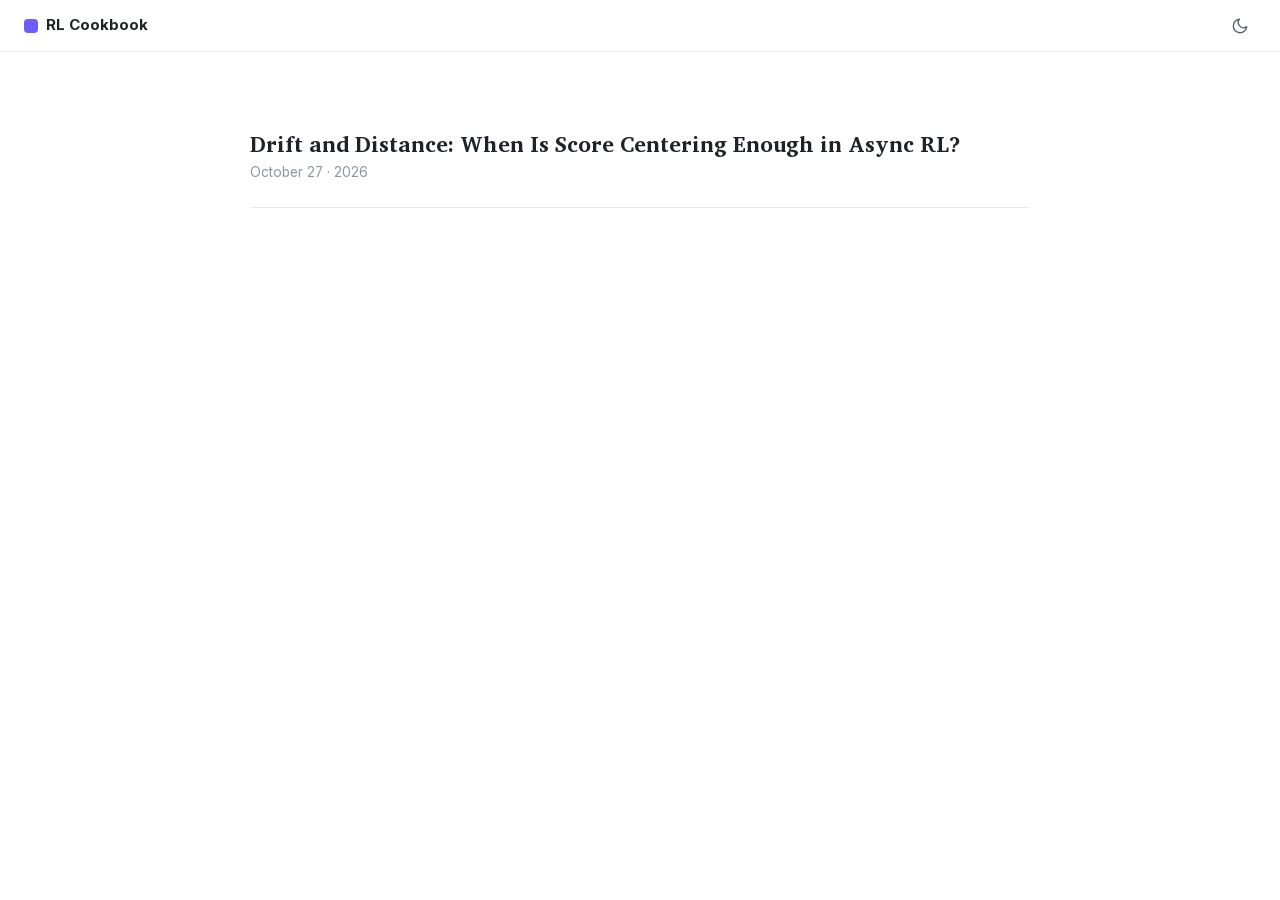
==== index.html @ 4eaaf707 "x" ====
<!doctype html><html lang="en"><head><meta charset="utf-8"><script>try{var t=localStorage.getItem("theme")||(matchMedia("(prefers-color-scheme: dark)").matches?"dark":"light");document.documentElement.dataset.theme=t}catch(e){}</script><meta name="viewport" content="width=device-width,initial-scale=1">
<title>RL Cookbook</title>
<link rel="stylesheet" href="assets/fonts.css">
<style>
:root{--ink:#1f2328;--ink2:#57606a;--ink3:#8c959f;--rule:#e6e8eb;--accent:#1f2328;
--serif:"Iowan Old Style","Iowan Old Style BT","Charis SIL",Charter,Georgia,serif;
--sans:Inter,-apple-system,BlinkMacSystemFont,"Segoe UI",Roboto,"Helvetica Neue",Arial,sans-serif;
--mono:SFMono-Regular,"SF Mono",ui-monospace,Menlo,Consolas,monospace}
html[lang=zh]{--serif:"Iowan Old Style","Charis SIL",Charter,"Noto Serif SC","Songti SC",serif;
--sans:Inter,"PingFang SC","Noto Sans SC","Hiragino Sans GB","Microsoft YaHei",sans-serif}
*{box-sizing:border-box}
html{scroll-padding-top:72px}
body{margin:0;background:#fff;color:var(--ink);font-family:var(--sans);font-size:16.5px;line-height:1.75;
-webkit-font-smoothing:antialiased}
.body{font-family:var(--serif);font-size:17.5px;line-height:1.65;font-kerning:normal}
html[lang=zh] body{line-height:1.85}
.top{position:sticky;top:0;z-index:5;background:#fff;border-bottom:1px solid var(--rule);display:flex;align-items:center;
justify-content:space-between;height:52px;padding:0 24px}
.top .mark{font-weight:650;font-size:15px;color:var(--ink);text-decoration:none;display:flex;align-items:center;gap:8px}
.top .mark i{width:14px;height:14px;border-radius:4px;background:#6d5efc;display:inline-block}
.top nav a{margin-left:22px;font-size:14px;color:var(--ink2);text-decoration:none}
.top nav a:hover{color:var(--ink)}
.top nav a.on{color:var(--ink);font-weight:600}
.page{max-width:828px;margin:0 auto;padding:0 24px 140px}
.toc{position:fixed;left:18px;top:50%;transform:translateY(-50%);z-index:20;max-height:80vh;overflow:hidden auto;padding:12px 14px;border-radius:10px;font-size:14px;line-height:1.45;transition:background .2s,box-shadow .2s}
.toc .lbl{font-size:12px;font-weight:600;letter-spacing:.06em;text-transform:uppercase;color:var(--ink3);margin:0;max-height:0;opacity:0;overflow:hidden;transition:opacity .2s,max-height .2s,margin .2s}
.toc a{display:flex;align-items:baseline;gap:10px;color:#3d444d;text-decoration:none;padding:4px 0}
.toc a::before{content:"";flex:none;align-self:center;width:14px;height:2px;border-radius:1px;background:#d3d7dc;transition:width .2s,background .2s}
.toc a.on::before{width:22px;background:var(--ink)}
.toc a span{display:block;max-width:0;opacity:0;overflow:hidden;white-space:nowrap;transition:opacity .2s,max-width .25s}
.toc:hover{background:rgba(255,255,255,.97);box-shadow:0 6px 28px rgba(15,20,25,.10)}
.toc:hover .lbl{max-height:2em;opacity:1;margin:0 0 8px}
.toc:hover a span{max-width:clamp(170px,calc(50vw - 500px),250px);opacity:1;white-space:normal}
.toc a:hover{color:var(--ink)}
.toc a.on span{color:var(--ink);font-weight:600}
.body{min-width:0}
.head{padding:56px 0 8px;margin-bottom:36px;border-bottom:1px solid var(--rule)}
.head h1{font-size:34px;line-height:1.28;font-weight:600;margin:0 0 12px;text-wrap:balance}
.head .sub{font-size:19.5px;line-height:1.5;color:var(--ink2);font-style:italic;margin:0 0 18px}
html[lang=zh] .head .sub{font-style:normal}
html[lang=zh] .head h1{word-break:keep-all}
.head .meta{font-family:var(--sans);font-size:13.5px;color:var(--ink3);margin:0 0 6px}
.head .note{font-family:var(--sans);font-size:14px;line-height:1.6;color:var(--ink2);margin:0 0 22px}
.body p{margin:0 0 1.15em}
.body h2{font-size:26px;line-height:1.35;font-weight:600;margin:2.2em 0 .7em}
.body h3{font-size:20px;line-height:1.4;font-weight:600;font-style:normal;margin:2em 0 .5em}
.body b,.body strong{font-weight:600}
.body a{color:inherit;text-decoration:underline;text-decoration-color:rgba(31,35,40,.3);text-underline-offset:2px}
.body a:hover{text-decoration-color:rgba(31,35,40,.7)}
.body ul,.body ol{padding-left:1.3em;margin:0 0 1.15em}
.body li{margin:0 0 .35em}
.body code{font-family:var(--mono);font-size:.85em;background:#f3f4f6;border-radius:4px;padding:1px 4px}
.body hr{border:0;border-top:1px solid var(--rule);margin:44px 0}
.body figure{margin:40px 0 44px}
.body figure img{display:block;width:100%;height:auto}
.body figcaption{font-family:var(--sans);font-size:14px;line-height:1.55;color:var(--ink2);margin-top:12px}
.body figcaption b{color:var(--ink);font-weight:600}
.body figcaption .setup{display:block;margin-top:5px;font-size:13px;color:var(--ink3)}
.body .callout{border-left:3px solid var(--ink);padding:2px 0 2px 18px;margin:28px 0 32px}
.body .callout p{margin:0}
.body .callout ul{margin:8px 0 0;padding-left:1.2em}
.body .callout li{margin:0 0 .35em}
.body .callout li:last-child{margin-bottom:0}
.body a.figref{color:inherit;text-decoration:underline;text-decoration-color:#c7cdd4;text-underline-offset:2px}
.body figure,.body h2,.body h3{scroll-margin-top:24px}
.body a.secref{color:inherit;text-decoration:underline;text-decoration-color:#c7cdd4;text-underline-offset:2px}
.body .callout.finding{background:#fffbea;border-left:3px solid #f0c64a;border-radius:8px;padding:16px 22px}
.body table{border-collapse:collapse;width:100%;font-family:var(--sans);font-size:14px;line-height:1.5;margin:20px 0 32px}
.body th{font-size:12.5px;font-weight:600;color:var(--ink2);text-align:left;border-bottom:1px solid #d0d7de;padding:8px 10px 8px 0}
.body td{border-bottom:1px solid #eef0f2;padding:8px 10px 8px 0;vertical-align:top}
.body table.narrow{width:auto;min-width:50%}
.body table.narrow th,.body table.narrow td{padding-right:40px}
.body details{margin:22px 0 26px}
.body summary{cursor:pointer;font-family:var(--sans);font-size:15px;line-height:1.5;font-weight:600;color:var(--ink2);list-style:none}
.body summary:hover{color:var(--ink)}
.body summary::-webkit-details-marker{display:none}
.body summary::before{content:"+";display:inline-block;width:1.1em;color:var(--ink3);font-weight:400}
.body details[open] summary::before{content:"\2212"}
.body details[open] summary{margin-bottom:12px}
.body details[open]{background:#f6f8fa;border-radius:8px;padding:14px 18px 6px}
.body a.cite{text-decoration:none;border-bottom:1px dotted rgba(31,35,40,.45)}
.body a.cite:hover{border-bottom-color:rgba(31,35,40,.85)}
.body .refs{font-size:15px;line-height:1.55;color:var(--ink2)}
.body .refs p{margin:0 0 .7em;padding-left:1.6em;text-indent:-1.6em}
.body .refs p:target{background:#fff8c5;box-shadow:-6px 0 0 #fff8c5,6px 0 0 #fff8c5}
.body .refs a{white-space:nowrap}
.katex{font-size:1.04em}
@media (max-width:760px){.toc{display:none}.page{padding:0 18px 100px}.head h1{font-size:28px}.top nav a{margin-left:14px}}
:root{--hover:#f3f4f6}
.top .theme{display:flex;align-items:center;justify-content:center;width:32px;height:32px;margin-left:16px;padding:0;border:0;border-radius:8px;background:none;color:var(--ink2);cursor:pointer}
.top .theme:hover{color:var(--ink);background:var(--hover)}
.top .theme .sun,html[data-theme=dark] .top .theme .moon{display:none}
html[data-theme=dark] .top .theme .sun{display:block}
html[data-theme=dark]{color-scheme:dark;--ink:#e6edf3;--ink2:#9da7b3;--ink3:#7d8590;--rule:#30363d;--accent:#e6edf3;--hover:#21262d}
html[data-theme=dark] body,html[data-theme=dark] .top{background:#0d1117}
html[data-theme=dark] .toc a{color:#adb5bd}
html[data-theme=dark] .toc a::before{background:#3d444d}
html[data-theme=dark] .toc:hover{background:rgba(22,27,34,.97);box-shadow:0 6px 28px rgba(0,0,0,.5)}
html[data-theme=dark] .body a{text-decoration-color:rgba(230,237,243,.3)}
html[data-theme=dark] .body a:hover{text-decoration-color:rgba(230,237,243,.7)}
html[data-theme=dark] .body a.figref,html[data-theme=dark] .body a.secref{text-decoration-color:#4d5560}
html[data-theme=dark] .body a.cite{border-bottom-color:rgba(230,237,243,.45)}
html[data-theme=dark] .body a.cite:hover{border-bottom-color:rgba(230,237,243,.85)}
html[data-theme=dark] .body code{background:#21262d}
html[data-theme=dark] .body details[open]{background:#161b22}
html[data-theme=dark] .body th{border-bottom-color:#3d444d}
html[data-theme=dark] .body td{border-bottom-color:#262c34}
html[data-theme=dark] .body .callout.finding{background:#2a2414;border-left-color:#b8902a}
html[data-theme=dark] .body .refs p:target{background:#3a3412;box-shadow:-6px 0 0 #3a3412,6px 0 0 #3a3412}
html[data-theme=dark] .body figure img{filter:invert(.92) hue-rotate(180deg)}
.posts{list-style:none;margin:56px 0 0;padding:0}
.posts li{padding:22px 0;border-bottom:1px solid var(--rule)}
.posts a{font-family:var(--serif);font-size:22px;line-height:1.35;font-weight:600;color:var(--ink);text-decoration:none}
.posts a:hover{text-decoration:underline;text-underline-offset:3px}
.posts .sub{font-family:var(--serif);font-size:16.5px;line-height:1.5;color:var(--ink2);font-style:italic;margin:6px 0 8px}
.posts .meta{font-size:13.5px;color:var(--ink3);margin:0}
</style></head><body>
<header class="top"><a class="mark" href="./"><i></i>RL Cookbook</a><nav><button class="theme" type="button" aria-label="Toggle dark mode" title="Toggle dark mode" onclick="var d=document.documentElement,t=d.dataset.theme==='dark'?'light':'dark';d.dataset.theme=t;try{localStorage.setItem('theme',t)}catch(e){}"><svg class="moon" viewBox="0 0 24 24" width="18" height="18" fill="none" stroke="currentColor" stroke-width="1.8" stroke-linecap="round" stroke-linejoin="round"><path d="M21 12.8A9 9 0 1 1 11.2 3a7 7 0 0 0 9.8 9.8z"/></svg><svg class="sun" viewBox="0 0 24 24" width="18" height="18" fill="none" stroke="currentColor" stroke-width="1.8" stroke-linecap="round"><circle cx="12" cy="12" r="4"/><path d="M12 2v2M12 20v2M4.9 4.9l1.4 1.4M17.7 17.7l1.4 1.4M2 12h2M20 12h2M4.9 19.1l1.4-1.4M17.7 6.3l1.4-1.4"/></svg></button></nav></header>
<div class="page"><ul class="posts"><li><a href="sc-drift-and-distance/">Drift and Distance: When Is Score Centering Enough in Async RL?</a><p class="meta">October 27 · 2026</p></li></ul></div>
</body></html>
---- assets/fonts.css ----
/* cyrillic-ext */
@font-face {
  font-family: 'Charis SIL';
  font-style: italic;
  font-weight: 400;
  font-display: swap;
  src: url(fonts/charissil_v2_oPWI_kV3l-s-Q8govXvKnPjcbB5ybH6eznPV.woff2) format('woff2');
  unicode-range: U+0460-052F, U+1C80-1C8A, U+20B4, U+2DE0-2DFF, U+A640-A69F, U+FE2E-FE2F;
}
/* cyrillic */
@font-face {
  font-family: 'Charis SIL';
  font-style: italic;
  font-weight: 400;
  font-display: swap;
  src: url(fonts/charissil_v2_oPWI_kV3l-s-Q8govXvKnPjcZR5ybH6eznPV.woff2) format('woff2');
  unicode-range: U+0301, U+0400-045F, U+0490-0491, U+04B0-04B1, U+2116;
}
/* vietnamese */
@font-face {
  font-family: 'Charis SIL';
  font-style: italic;
  font-weight: 400;
  font-display: swap;
  src: url(fonts/charissil_v2_oPWI_kV3l-s-Q8govXvKnPjcbh5ybH6eznPV.woff2) format('woff2');
  unicode-range: U+0102-0103, U+0110-0111, U+0128-0129, U+0168-0169, U+01A0-01A1, U+01AF-01B0, U+0300-0301, U+0303-0304, U+0308-0309, U+0323, U+0329, U+1EA0-1EF9, U+20AB;
}
/* latin-ext */
@font-face {
  font-family: 'Charis SIL';
  font-style: italic;
  font-weight: 400;
  font-display: swap;
  src: url(fonts/charissil_v2_oPWI_kV3l-s-Q8govXvKnPjcbx5ybH6eznPV.woff2) format('woff2');
  unicode-range: U+0100-02BA, U+02BD-02C5, U+02C7-02CC, U+02CE-02D7, U+02DD-02FF, U+0304, U+0308, U+0329, U+1D00-1DBF, U+1E00-1E9F, U+1EF2-1EFF, U+2020, U+20A0-20AB, U+20AD-20C4, U+2113, U+2C60-2C7F, U+A720-A7FF;
}
/* latin */
@font-face {
  font-family: 'Charis SIL';
  font-style: italic;
  font-weight: 400;
  font-display: swap;
  src: url(fonts/charissil_v2_oPWI_kV3l-s-Q8govXvKnPjcYR5ybH6ezg.woff2) format('woff2');
  unicode-range: U+0000-00FF, U+0131, U+0152-0153, U+02BB-02BC, U+02C6, U+02DA, U+02DC, U+0304, U+0308, U+0329, U+2000-206F, U+20AC, U+2122, U+2191, U+2193, U+2212, U+2215, U+FEFF, U+FFFD;
}
/* cyrillic-ext */
@font-face {
  font-family: 'Charis SIL';
  font-style: normal;
  font-weight: 400;
  font-display: swap;
  src: url(fonts/charissil_v2_oPWK_kV3l-s-Q8govXvKnPDsYxR1Tnyuzw.woff2) format('woff2');
  unicode-range: U+0460-052F, U+1C80-1C8A, U+20B4, U+2DE0-2DFF, U+A640-A69F, U+FE2E-FE2F;
}
/* cyrillic */
@font-face {
  font-family: 'Charis SIL';
  font-style: normal;
  font-weight: 400;
  font-display: swap;
  src: url(fonts/charissil_v2_oPWK_kV3l-s-Q8govXvKnPnsYxR1Tnyuzw.woff2) format('woff2');
  unicode-range: U+0301, U+0400-045F, U+0490-0491, U+04B0-04B1, U+2116;
}
/* vietnamese */
@font-face {
  font-family: 'Charis SIL';
  font-style: normal;
  font-weight: 400;
  font-display: swap;
  src: url(fonts/charissil_v2_oPWK_kV3l-s-Q8govXvKnPLsYxR1Tnyuzw.woff2) format('woff2');
  unicode-range: U+0102-0103, U+0110-0111, U+0128-0129, U+0168-0169, U+01A0-01A1, U+01AF-01B0, U+0300-0301, U+0303-0304, U+0308-0309, U+0323, U+0329, U+1EA0-1EF9, U+20AB;
}
/* latin-ext */
@font-face {
  font-family: 'Charis SIL';
  font-style: normal;
  font-weight: 400;
  font-display: swap;
  src: url(fonts/charissil_v2_oPWK_kV3l-s-Q8govXvKnPPsYxR1Tnyuzw.woff2) format('woff2');
  unicode-range: U+0100-02BA, U+02BD-02C5, U+02C7-02CC, U+02CE-02D7, U+02DD-02FF, U+0304, U+0308, U+0329, U+1D00-1DBF, U+1E00-1E9F, U+1EF2-1EFF, U+2020, U+20A0-20AB, U+20AD-20C4, U+2113, U+2C60-2C7F, U+A720-A7FF;
}
/* latin */
@font-face {
  font-family: 'Charis SIL';
  font-style: normal;
  font-weight: 400;
  font-display: swap;
  src: url(fonts/charissil_v2_oPWK_kV3l-s-Q8govXvKnP3sYxR1Tnw.woff2) format('woff2');
  unicode-range: U+0000-00FF, U+0131, U+0152-0153, U+02BB-02BC, U+02C6, U+02DA, U+02DC, U+0304, U+0308, U+0329, U+2000-206F, U+20AC, U+2122, U+2191, U+2193, U+2212, U+2215, U+FEFF, U+FFFD;
}
/* cyrillic-ext */
@font-face {
  font-family: 'Charis SIL';
  font-style: normal;
  font-weight: 700;
  font-display: swap;
  src: url(fonts/charissil_v2_oPWJ_kV3l-s-Q8govXvKlEbJdjRXQ1aUxkvsCQ.woff2) format('woff2');
  unicode-range: U+0460-052F, U+1C80-1C8A, U+20B4, U+2DE0-2DFF, U+A640-A69F, U+FE2E-FE2F;
}
/* cyrillic */
@font-face {
  font-family: 'Charis SIL';
  font-style: normal;
  font-weight: 700;
  font-display: swap;
  src: url(fonts/charissil_v2_oPWJ_kV3l-s-Q8govXvKlEbJdj1XQ1aUxkvsCQ.woff2) format('woff2');
  unicode-range: U+0301, U+0400-045F, U+0490-0491, U+04B0-04B1, U+2116;
}
/* vietnamese */
@font-face {
  font-family: 'Charis SIL';
  font-style: normal;
  font-weight: 700;
  font-display: swap;
  src: url(fonts/charissil_v2_oPWJ_kV3l-s-Q8govXvKlEbJdjZXQ1aUxkvsCQ.woff2) format('woff2');
  unicode-range: U+0102-0103, U+0110-0111, U+0128-0129, U+0168-0169, U+01A0-01A1, U+01AF-01B0, U+0300-0301, U+0303-0304, U+0308-0309, U+0323, U+0329, U+1EA0-1EF9, U+20AB;
}
/* latin-ext */
@font-face {
  font-family: 'Charis SIL';
  font-style: normal;
  font-weight: 700;
  font-display: swap;
  src: url(fonts/charissil_v2_oPWJ_kV3l-s-Q8govXvKlEbJdjdXQ1aUxkvsCQ.woff2) format('woff2');
  unicode-range: U+0100-02BA, U+02BD-02C5, U+02C7-02CC, U+02CE-02D7, U+02DD-02FF, U+0304, U+0308, U+0329, U+1D00-1DBF, U+1E00-1E9F, U+1EF2-1EFF, U+2020, U+20A0-20AB, U+20AD-20C4, U+2113, U+2C60-2C7F, U+A720-A7FF;
}
/* latin */
@font-face {
  font-family: 'Charis SIL';
  font-style: normal;
  font-weight: 700;
  font-display: swap;
  src: url(fonts/charissil_v2_oPWJ_kV3l-s-Q8govXvKlEbJdjlXQ1aUxks.woff2) format('woff2');
  unicode-range: U+0000-00FF, U+0131, U+0152-0153, U+02BB-02BC, U+02C6, U+02DA, U+02DC, U+0304, U+0308, U+0329, U+2000-206F, U+20AC, U+2122, U+2191, U+2193, U+2212, U+2215, U+FEFF, U+FFFD;
}
/* cyrillic-ext */
@font-face {
  font-family: 'Inter';
  font-style: normal;
  font-weight: 400;
  font-display: swap;
  src: url(fonts/inter_v20_UcC73FwrK3iLTeHuS_nVMrMxCp50SjIa2JL7W0Q5n-wU.woff2) format('woff2');
  unicode-range: U+0460-052F, U+1C80-1C8A, U+20B4, U+2DE0-2DFF, U+A640-A69F, U+FE2E-FE2F;
}
/* cyrillic */
@font-face {
  font-family: 'Inter';
  font-style: normal;
  font-weight: 400;
  font-display: swap;
  src: url(fonts/inter_v20_UcC73FwrK3iLTeHuS_nVMrMxCp50SjIa0ZL7W0Q5n-wU.woff2) format('woff2');
  unicode-range: U+0301, U+0400-045F, U+0490-0491, U+04B0-04B1, U+2116;
}
/* greek-ext */
@font-face {
  font-family: 'Inter';
  font-style: normal;
  font-weight: 400;
  font-display: swap;
  src: url(fonts/inter_v20_UcC73FwrK3iLTeHuS_nVMrMxCp50SjIa2ZL7W0Q5n-wU.woff2) format('woff2');
  unicode-range: U+1F00-1FFF;
}
/* greek */
@font-face {
  font-family: 'Inter';
  font-style: normal;
  font-weight: 400;
  font-display: swap;
  src: url(fonts/inter_v20_UcC73FwrK3iLTeHuS_nVMrMxCp50SjIa1pL7W0Q5n-wU.woff2) format('woff2');
  unicode-range: U+0370-0377, U+037A-037F, U+0384-038A, U+038C, U+038E-03A1, U+03A3-03FF;
}
/* vietnamese */
@font-face {
  font-family: 'Inter';
  font-style: normal;
  font-weight: 400;
  font-display: swap;
  src: url(fonts/inter_v20_UcC73FwrK3iLTeHuS_nVMrMxCp50SjIa2pL7W0Q5n-wU.woff2) format('woff2');
  unicode-range: U+0102-0103, U+0110-0111, U+0128-0129, U+0168-0169, U+01A0-01A1, U+01AF-01B0, U+0300-0301, U+0303-0304, U+0308-0309, U+0323, U+0329, U+1EA0-1EF9, U+20AB;
}
/* latin-ext */
@font-face {
  font-family: 'Inter';
  font-style: normal;
  font-weight: 400;
  font-display: swap;
  src: url(fonts/inter_v20_UcC73FwrK3iLTeHuS_nVMrMxCp50SjIa25L7W0Q5n-wU.woff2) format('woff2');
  unicode-range: U+0100-02BA, U+02BD-02C5, U+02C7-02CC, U+02CE-02D7, U+02DD-02FF, U+0304, U+0308, U+0329, U+1D00-1DBF, U+1E00-1E9F, U+1EF2-1EFF, U+2020, U+20A0-20AB, U+20AD-20C4, U+2113, U+2C60-2C7F, U+A720-A7FF;
}
/* latin */
@font-face {
  font-family: 'Inter';
  font-style: normal;
  font-weight: 400;
  font-display: swap;
  src: url(fonts/inter_v20_UcC73FwrK3iLTeHuS_nVMrMxCp50SjIa1ZL7W0Q5nw.woff2) format('woff2');
  unicode-range: U+0000-00FF, U+0131, U+0152-0153, U+02BB-02BC, U+02C6, U+02DA, U+02DC, U+0304, U+0308, U+0329, U+2000-206F, U+20AC, U+2122, U+2191, U+2193, U+2212, U+2215, U+FEFF, U+FFFD;
}
/* cyrillic-ext */
@font-face {
  font-family: 'Inter';
  font-style: normal;
  font-weight: 500;
  font-display: swap;
  src: url(fonts/inter_v20_UcC73FwrK3iLTeHuS_nVMrMxCp50SjIa2JL7W0Q5n-wU.woff2) format('woff2');
  unicode-range: U+0460-052F, U+1C80-1C8A, U+20B4, U+2DE0-2DFF, U+A640-A69F, U+FE2E-FE2F;
}
/* cyrillic */
@font-face {
  font-family: 'Inter';
  font-style: normal;
  font-weight: 500;
  font-display: swap;
  src: url(fonts/inter_v20_UcC73FwrK3iLTeHuS_nVMrMxCp50SjIa0ZL7W0Q5n-wU.woff2) format('woff2');
  unicode-range: U+0301, U+0400-045F, U+0490-0491, U+04B0-04B1, U+2116;
}
/* greek-ext */
@font-face {
  font-family: 'Inter';
  font-style: normal;
  font-weight: 500;
  font-display: swap;
  src: url(fonts/inter_v20_UcC73FwrK3iLTeHuS_nVMrMxCp50SjIa2ZL7W0Q5n-wU.woff2) format('woff2');
  unicode-range: U+1F00-1FFF;
}
/* greek */
@font-face {
  font-family: 'Inter';
  font-style: normal;
  font-weight: 500;
  font-display: swap;
  src: url(fonts/inter_v20_UcC73FwrK3iLTeHuS_nVMrMxCp50SjIa1pL7W0Q5n-wU.woff2) format('woff2');
  unicode-range: U+0370-0377, U+037A-037F, U+0384-038A, U+038C, U+038E-03A1, U+03A3-03FF;
}
/* vietnamese */
@font-face {
  font-family: 'Inter';
  font-style: normal;
  font-weight: 500;
  font-display: swap;
  src: url(fonts/inter_v20_UcC73FwrK3iLTeHuS_nVMrMxCp50SjIa2pL7W0Q5n-wU.woff2) format('woff2');
  unicode-range: U+0102-0103, U+0110-0111, U+0128-0129, U+0168-0169, U+01A0-01A1, U+01AF-01B0, U+0300-0301, U+0303-0304, U+0308-0309, U+0323, U+0329, U+1EA0-1EF9, U+20AB;
}
/* latin-ext */
@font-face {
  font-family: 'Inter';
  font-style: normal;
  font-weight: 500;
  font-display: swap;
  src: url(fonts/inter_v20_UcC73FwrK3iLTeHuS_nVMrMxCp50SjIa25L7W0Q5n-wU.woff2) format('woff2');
  unicode-range: U+0100-02BA, U+02BD-02C5, U+02C7-02CC, U+02CE-02D7, U+02DD-02FF, U+0304, U+0308, U+0329, U+1D00-1DBF, U+1E00-1E9F, U+1EF2-1EFF, U+2020, U+20A0-20AB, U+20AD-20C4, U+2113, U+2C60-2C7F, U+A720-A7FF;
}
/* latin */
@font-face {
  font-family: 'Inter';
  font-style: normal;
  font-weight: 500;
  font-display: swap;
  src: url(fonts/inter_v20_UcC73FwrK3iLTeHuS_nVMrMxCp50SjIa1ZL7W0Q5nw.woff2) format('woff2');
  unicode-range: U+0000-00FF, U+0131, U+0152-0153, U+02BB-02BC, U+02C6, U+02DA, U+02DC, U+0304, U+0308, U+0329, U+2000-206F, U+20AC, U+2122, U+2191, U+2193, U+2212, U+2215, U+FEFF, U+FFFD;
}
/* cyrillic-ext */
@font-face {
  font-family: 'Inter';
  font-style: normal;
  font-weight: 600;
  font-display: swap;
  src: url(fonts/inter_v20_UcC73FwrK3iLTeHuS_nVMrMxCp50SjIa2JL7W0Q5n-wU.woff2) format('woff2');
  unicode-range: U+0460-052F, U+1C80-1C8A, U+20B4, U+2DE0-2DFF, U+A640-A69F, U+FE2E-FE2F;
}
/* cyrillic */
@font-face {
  font-family: 'Inter';
  font-style: normal;
  font-weight: 600;
  font-display: swap;
  src: url(fonts/inter_v20_UcC73FwrK3iLTeHuS_nVMrMxCp50SjIa0ZL7W0Q5n-wU.woff2) format('woff2');
  unicode-range: U+0301, U+0400-045F, U+0490-0491, U+04B0-04B1, U+2116;
}
/* greek-ext */
@font-face {
  font-family: 'Inter';
  font-style: normal;
  font-weight: 600;
  font-display: swap;
  src: url(fonts/inter_v20_UcC73FwrK3iLTeHuS_nVMrMxCp50SjIa2ZL7W0Q5n-wU.woff2) format('woff2');
  unicode-range: U+1F00-1FFF;
}
/* greek */
@font-face {
  font-family: 'Inter';
  font-style: normal;
  font-weight: 600;
  font-display: swap;
  src: url(fonts/inter_v20_UcC73FwrK3iLTeHuS_nVMrMxCp50SjIa1pL7W0Q5n-wU.woff2) format('woff2');
  unicode-range: U+0370-0377, U+037A-037F, U+0384-038A, U+038C, U+038E-03A1, U+03A3-03FF;
}
/* vietnamese */
@font-face {
  font-family: 'Inter';
  font-style: normal;
  font-weight: 600;
  font-display: swap;
  src: url(fonts/inter_v20_UcC73FwrK3iLTeHuS_nVMrMxCp50SjIa2pL7W0Q5n-wU.woff2) format('woff2');
  unicode-range: U+0102-0103, U+0110-0111, U+0128-0129, U+0168-0169, U+01A0-01A1, U+01AF-01B0, U+0300-0301, U+0303-0304, U+0308-0309, U+0323, U+0329, U+1EA0-1EF9, U+20AB;
}
/* latin-ext */
@font-face {
  font-family: 'Inter';
  font-style: normal;
  font-weight: 600;
  font-display: swap;
  src: url(fonts/inter_v20_UcC73FwrK3iLTeHuS_nVMrMxCp50SjIa25L7W0Q5n-wU.woff2) format('woff2');
  unicode-range: U+0100-02BA, U+02BD-02C5, U+02C7-02CC, U+02CE-02D7, U+02DD-02FF, U+0304, U+0308, U+0329, U+1D00-1DBF, U+1E00-1E9F, U+1EF2-1EFF, U+2020, U+20A0-20AB, U+20AD-20C4, U+2113, U+2C60-2C7F, U+A720-A7FF;
}
/* latin */
@font-face {
  font-family: 'Inter';
  font-style: normal;
  font-weight: 600;
  font-display: swap;
  src: url(fonts/inter_v20_UcC73FwrK3iLTeHuS_nVMrMxCp50SjIa1ZL7W0Q5nw.woff2) format('woff2');
  unicode-range: U+0000-00FF, U+0131, U+0152-0153, U+02BB-02BC, U+02C6, U+02DA, U+02DC, U+0304, U+0308, U+0329, U+2000-206F, U+20AC, U+2122, U+2191, U+2193, U+2212, U+2215, U+FEFF, U+FFFD;
}
/* cyrillic-ext */
@font-face {
  font-family: 'Inter';
  font-style: normal;
  font-weight: 700;
  font-display: swap;
  src: url(fonts/inter_v20_UcC73FwrK3iLTeHuS_nVMrMxCp50SjIa2JL7W0Q5n-wU.woff2) format('woff2');
  unicode-range: U+0460-052F, U+1C80-1C8A, U+20B4, U+2DE0-2DFF, U+A640-A69F, U+FE2E-FE2F;
}
/* cyrillic */
@font-face {
  font-family: 'Inter';
  font-style: normal;
  font-weight: 700;
  font-display: swap;
  src: url(fonts/inter_v20_UcC73FwrK3iLTeHuS_nVMrMxCp50SjIa0ZL7W0Q5n-wU.woff2) format('woff2');
  unicode-range: U+0301, U+0400-045F, U+0490-0491, U+04B0-04B1, U+2116;
}
/* greek-ext */
@font-face {
  font-family: 'Inter';
  font-style: normal;
  font-weight: 700;
  font-display: swap;
  src: url(fonts/inter_v20_UcC73FwrK3iLTeHuS_nVMrMxCp50SjIa2ZL7W0Q5n-wU.woff2) format('woff2');
  unicode-range: U+1F00-1FFF;
}
/* greek */
@font-face {
  font-family: 'Inter';
  font-style: normal;
  font-weight: 700;
  font-display: swap;
  src: url(fonts/inter_v20_UcC73FwrK3iLTeHuS_nVMrMxCp50SjIa1pL7W0Q5n-wU.woff2) format('woff2');
  unicode-range: U+0370-0377, U+037A-037F, U+0384-038A, U+038C, U+038E-03A1, U+03A3-03FF;
}
/* vietnamese */
@font-face {
  font-family: 'Inter';
  font-style: normal;
  font-weight: 700;
  font-display: swap;
  src: url(fonts/inter_v20_UcC73FwrK3iLTeHuS_nVMrMxCp50SjIa2pL7W0Q5n-wU.woff2) format('woff2');
  unicode-range: U+0102-0103, U+0110-0111, U+0128-0129, U+0168-0169, U+01A0-01A1, U+01AF-01B0, U+0300-0301, U+0303-0304, U+0308-0309, U+0323, U+0329, U+1EA0-1EF9, U+20AB;
}
/* latin-ext */
@font-face {
  font-family: 'Inter';
  font-style: normal;
  font-weight: 700;
  font-display: swap;
  src: url(fonts/inter_v20_UcC73FwrK3iLTeHuS_nVMrMxCp50SjIa25L7W0Q5n-wU.woff2) format('woff2');
  unicode-range: U+0100-02BA, U+02BD-02C5, U+02C7-02CC, U+02CE-02D7, U+02DD-02FF, U+0304, U+0308, U+0329, U+1D00-1DBF, U+1E00-1E9F, U+1EF2-1EFF, U+2020, U+20A0-20AB, U+20AD-20C4, U+2113, U+2C60-2C7F, U+A720-A7FF;
}
/* latin */
@font-face {
  font-family: 'Inter';
  font-style: normal;
  font-weight: 700;
  font-display: swap;
  src: url(fonts/inter_v20_UcC73FwrK3iLTeHuS_nVMrMxCp50SjIa1ZL7W0Q5nw.woff2) format('woff2');
  unicode-range: U+0000-00FF, U+0131, U+0152-0153, U+02BB-02BC, U+02C6, U+02DA, U+02DC, U+0304, U+0308, U+0329, U+2000-206F, U+20AC, U+2122, U+2191, U+2193, U+2212, U+2215, U+FEFF, U+FFFD;
}
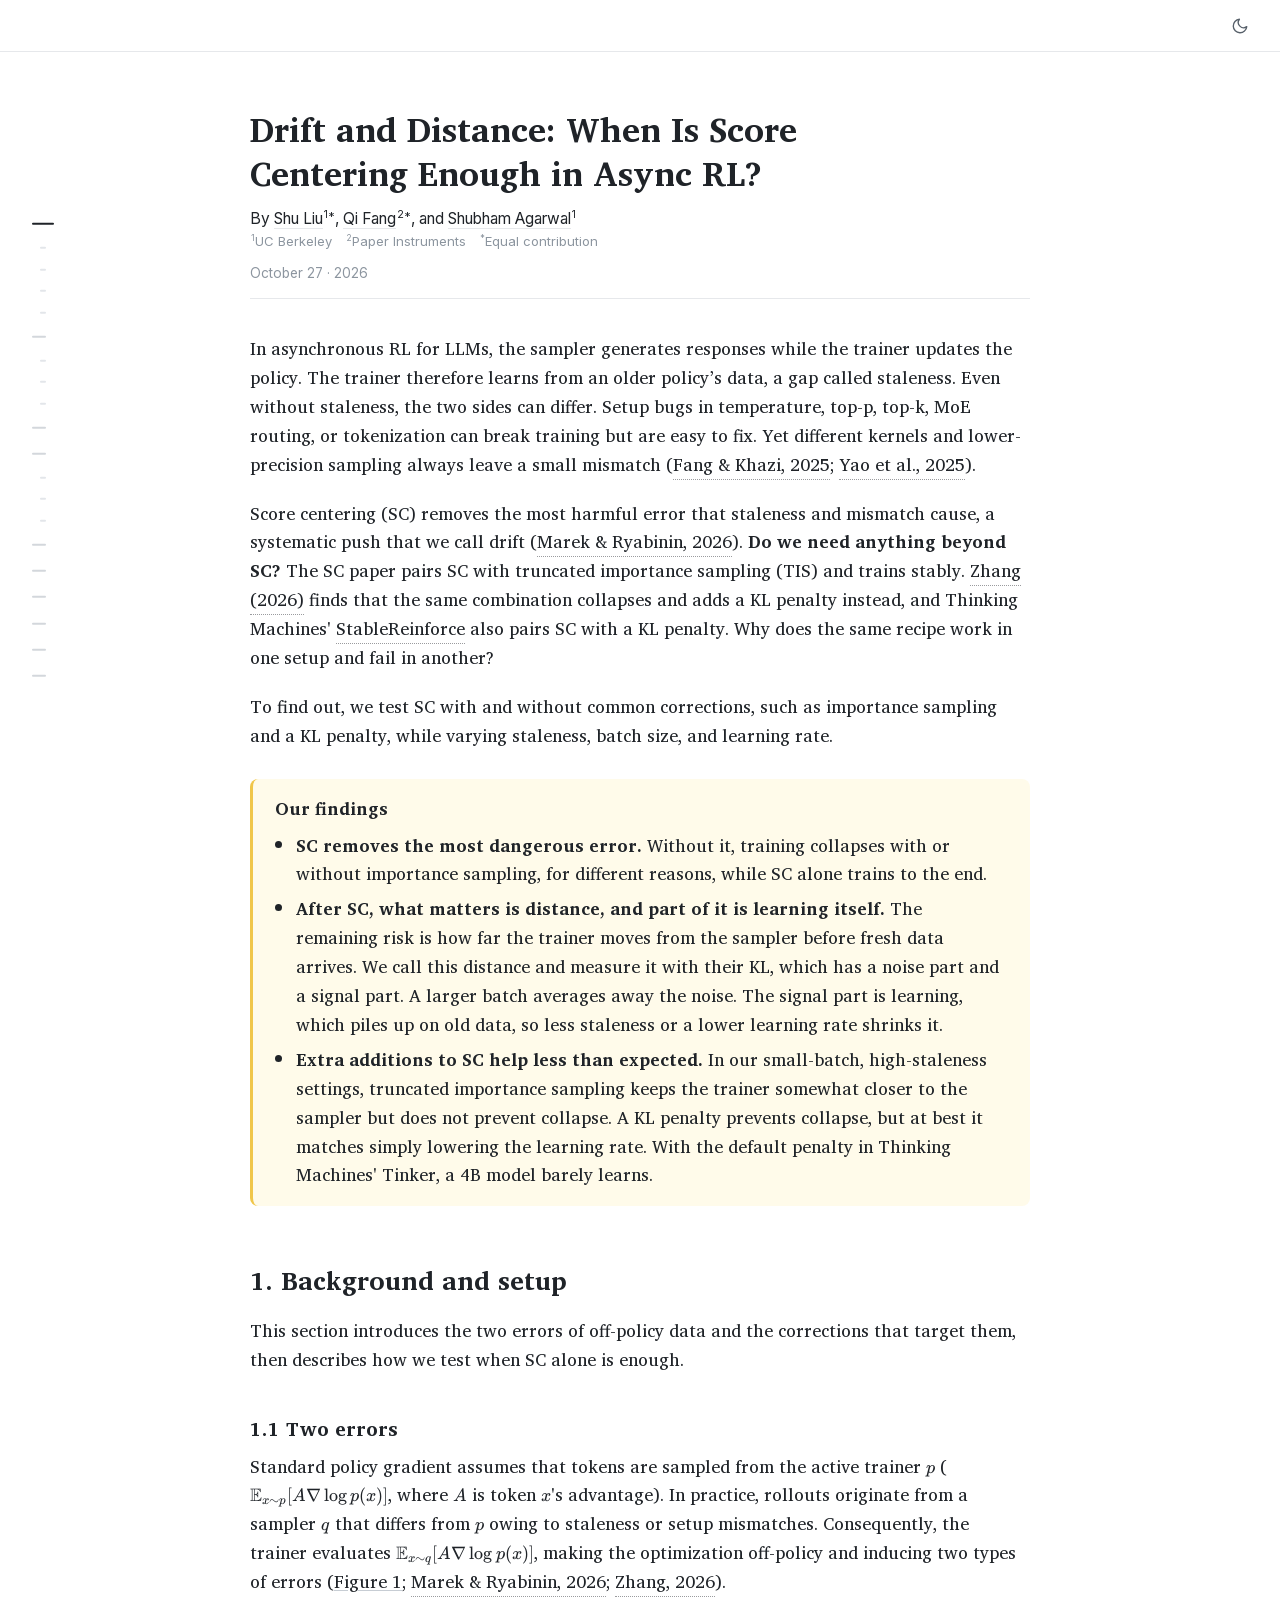
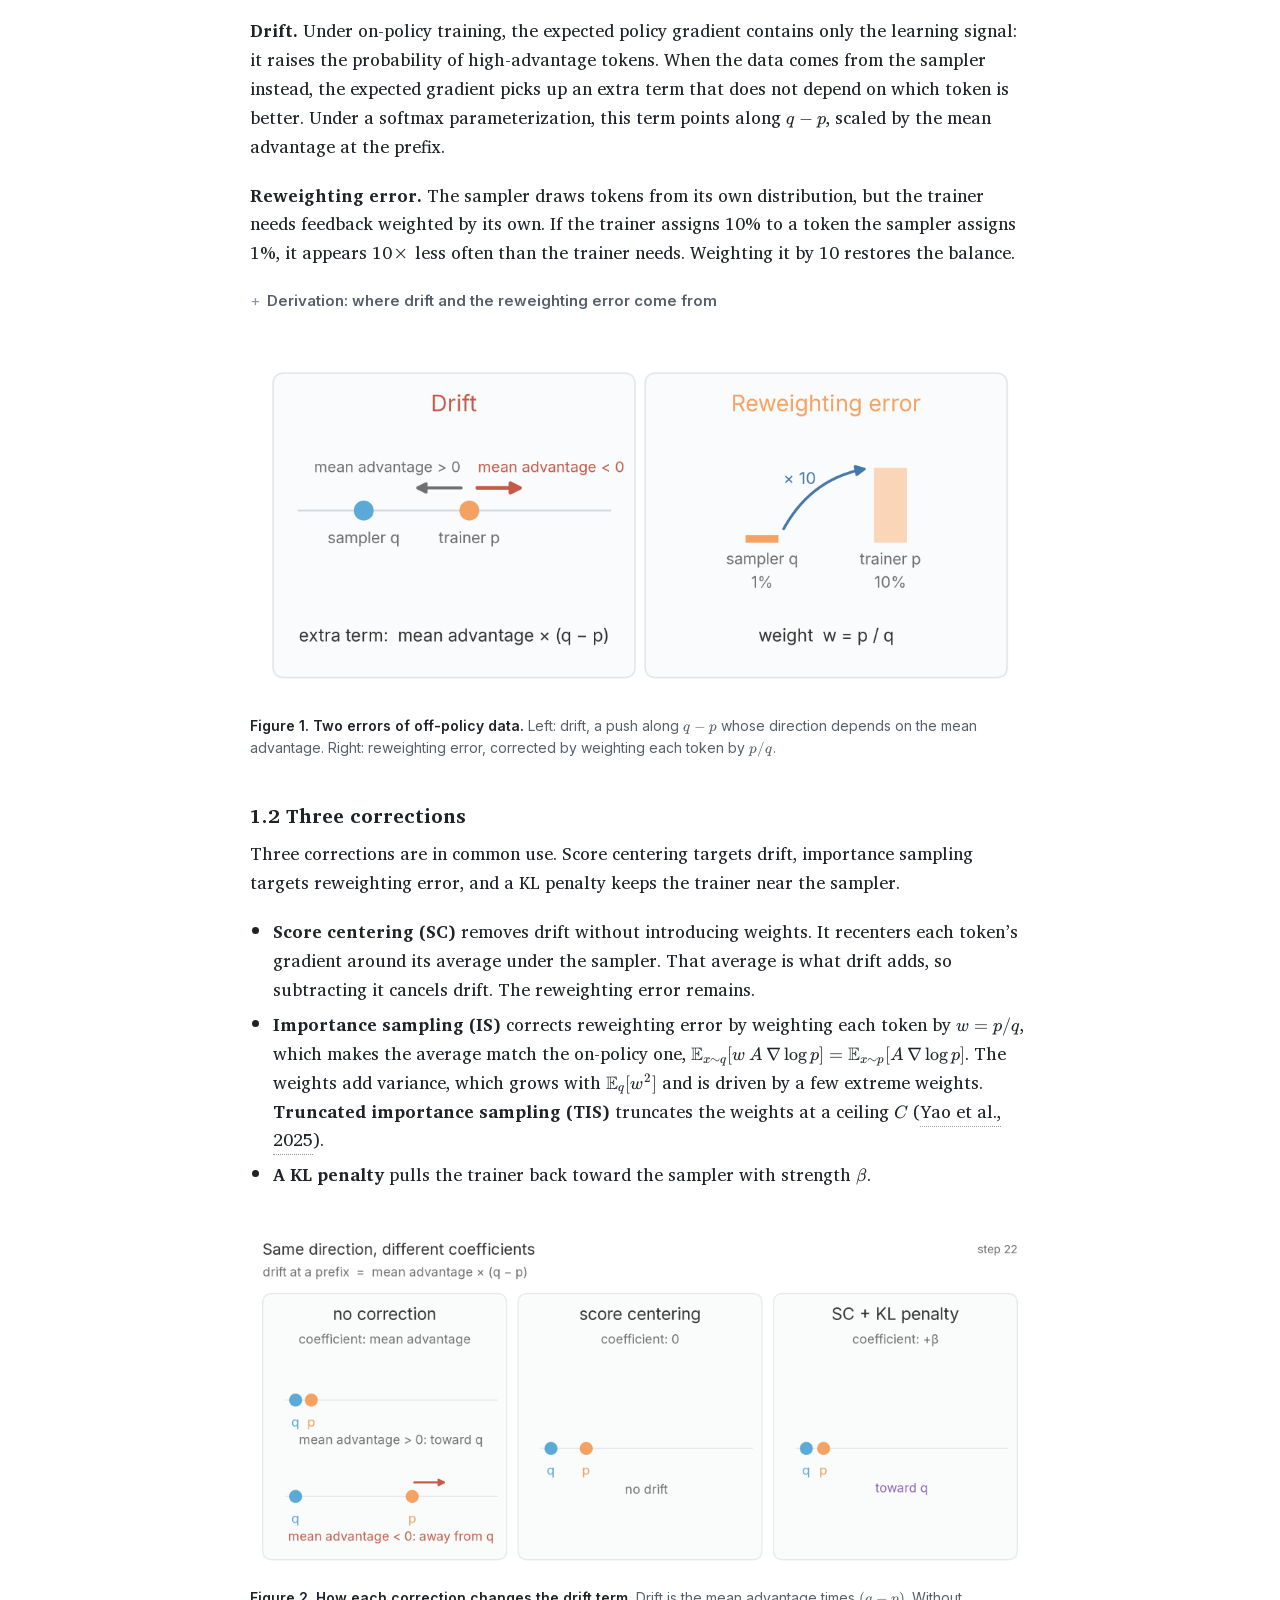
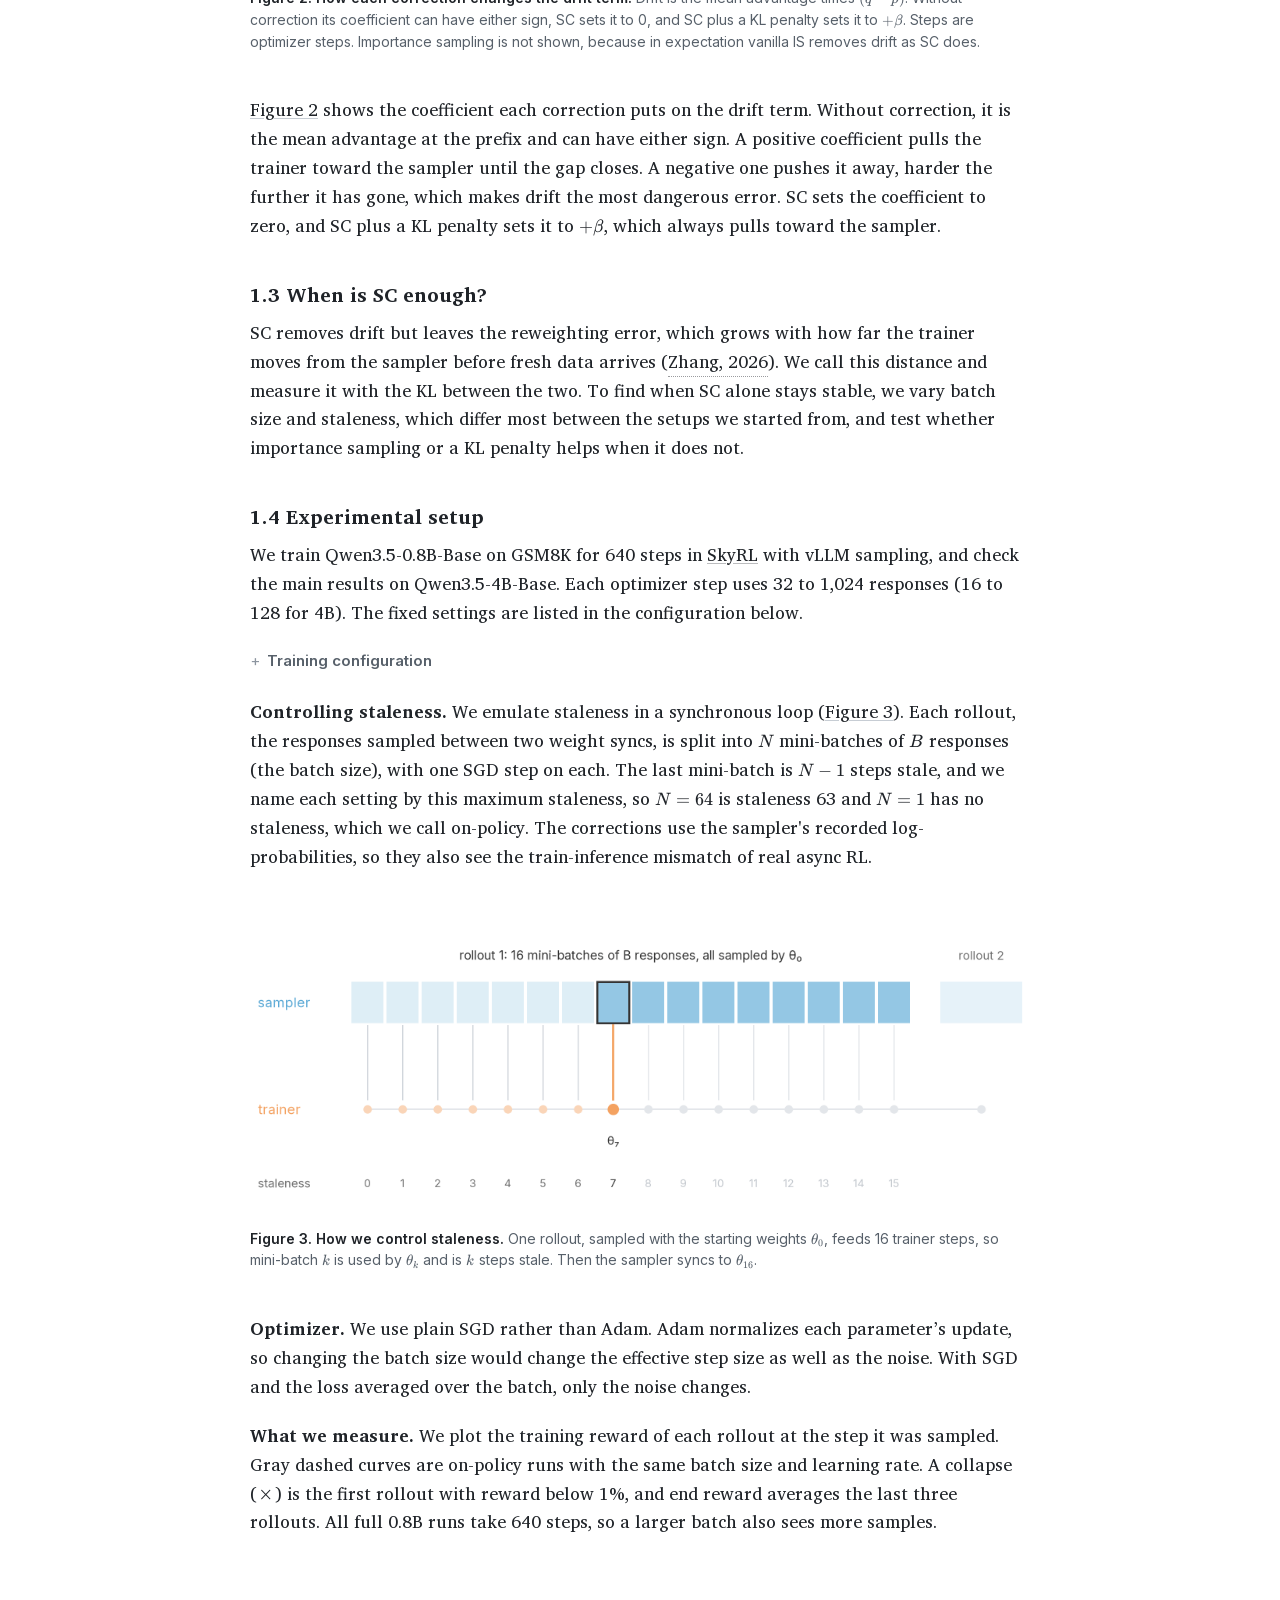
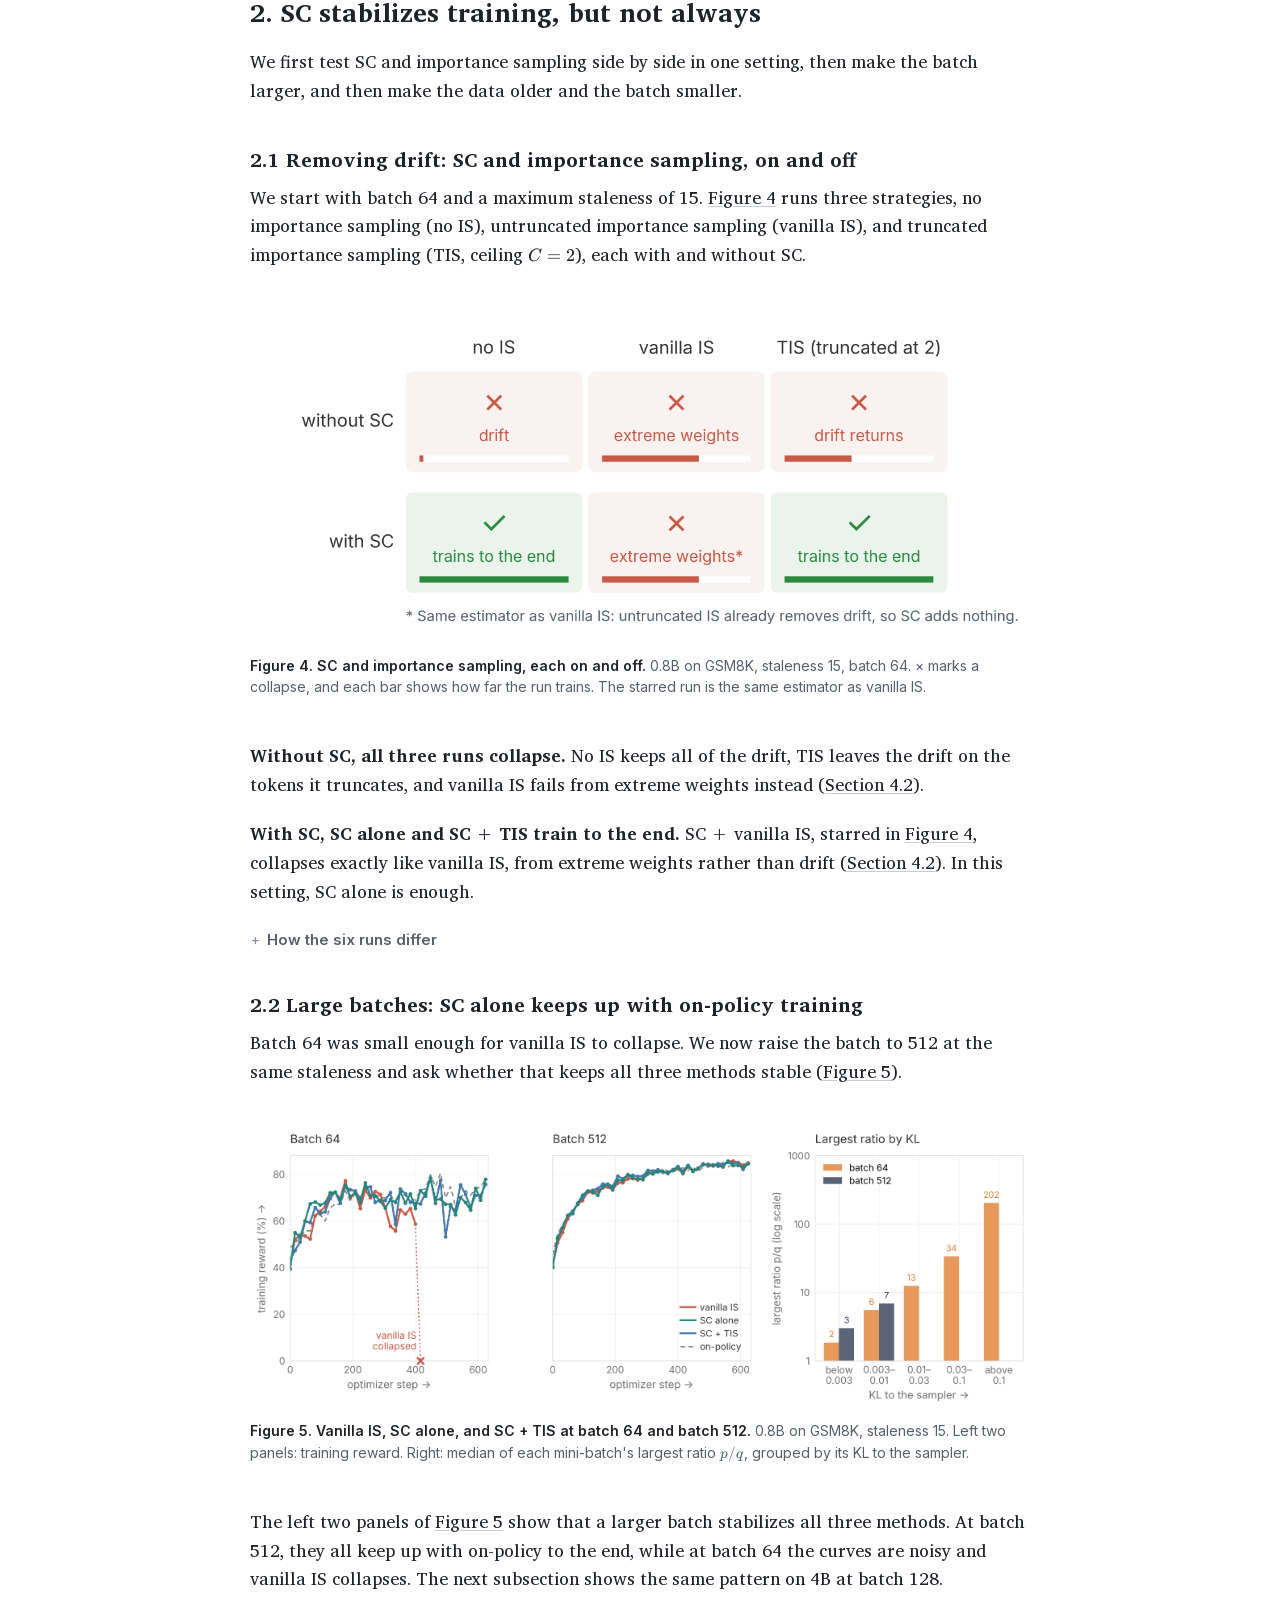
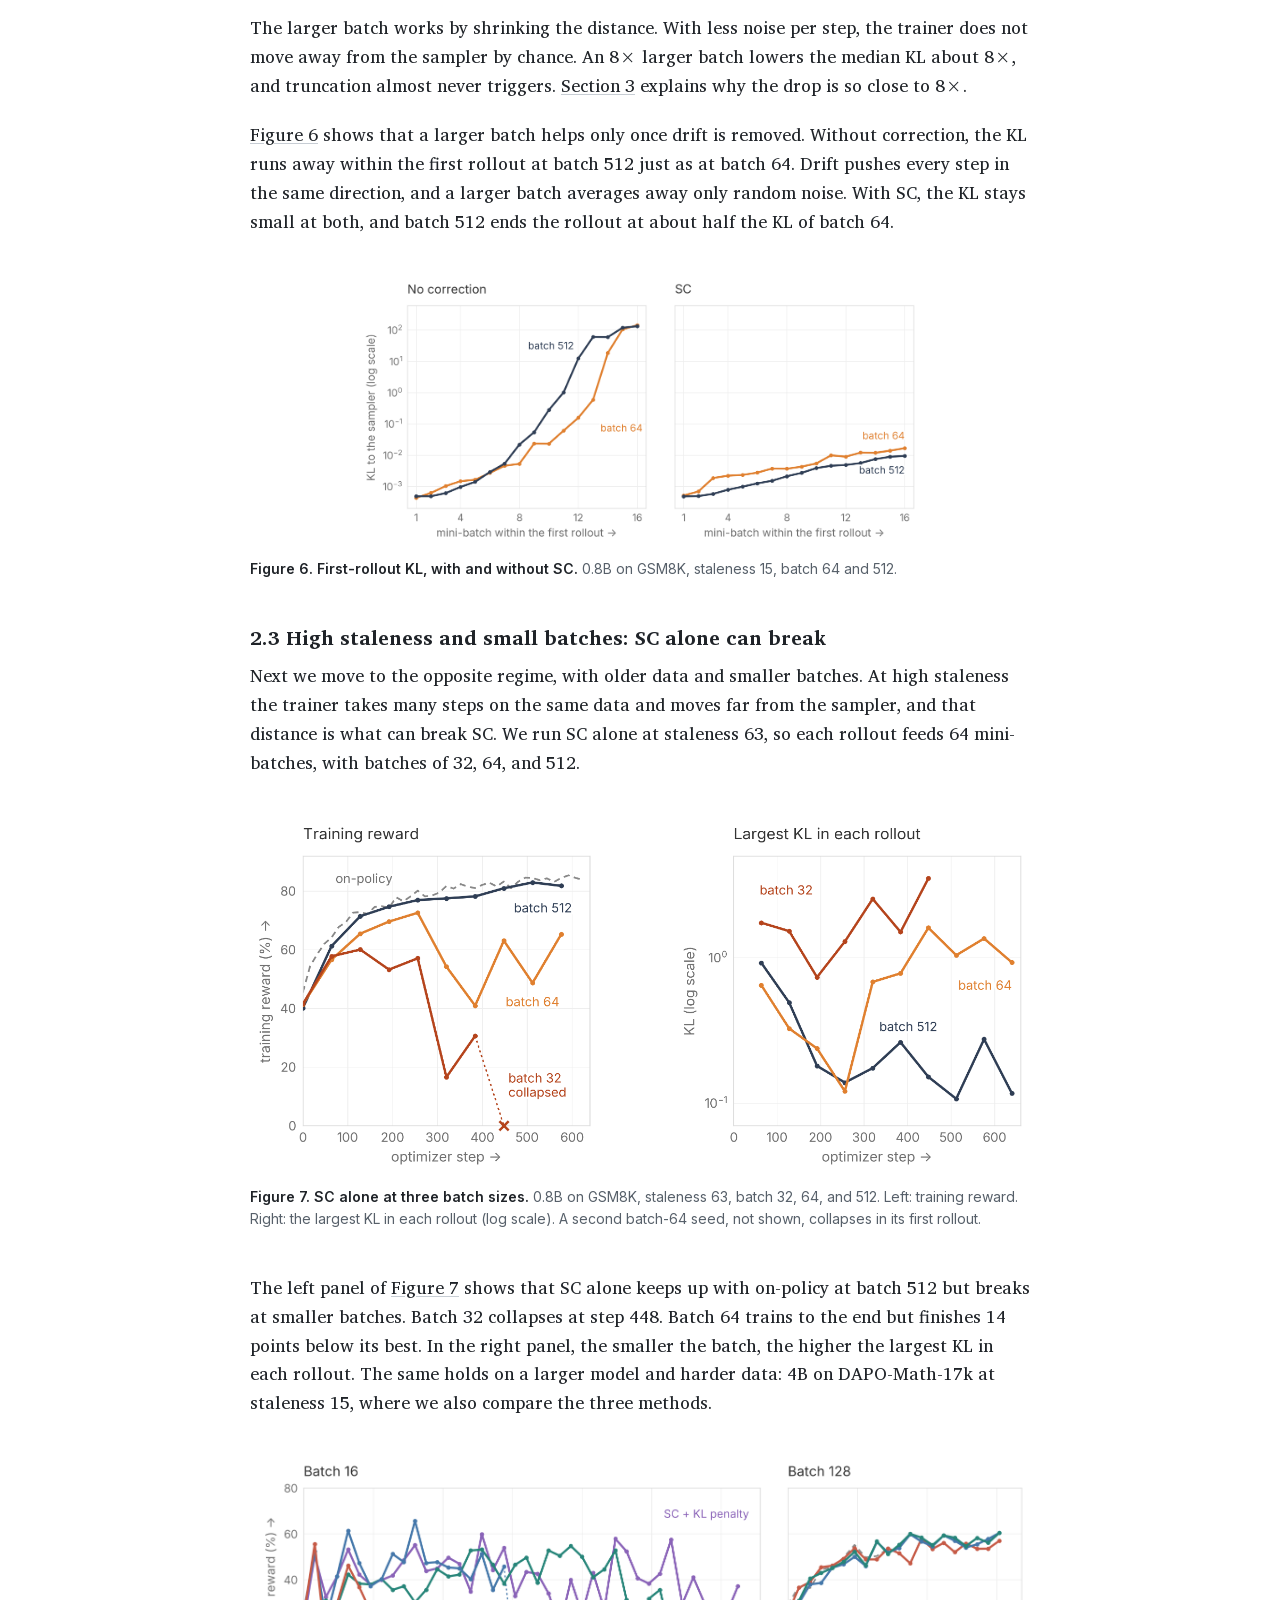
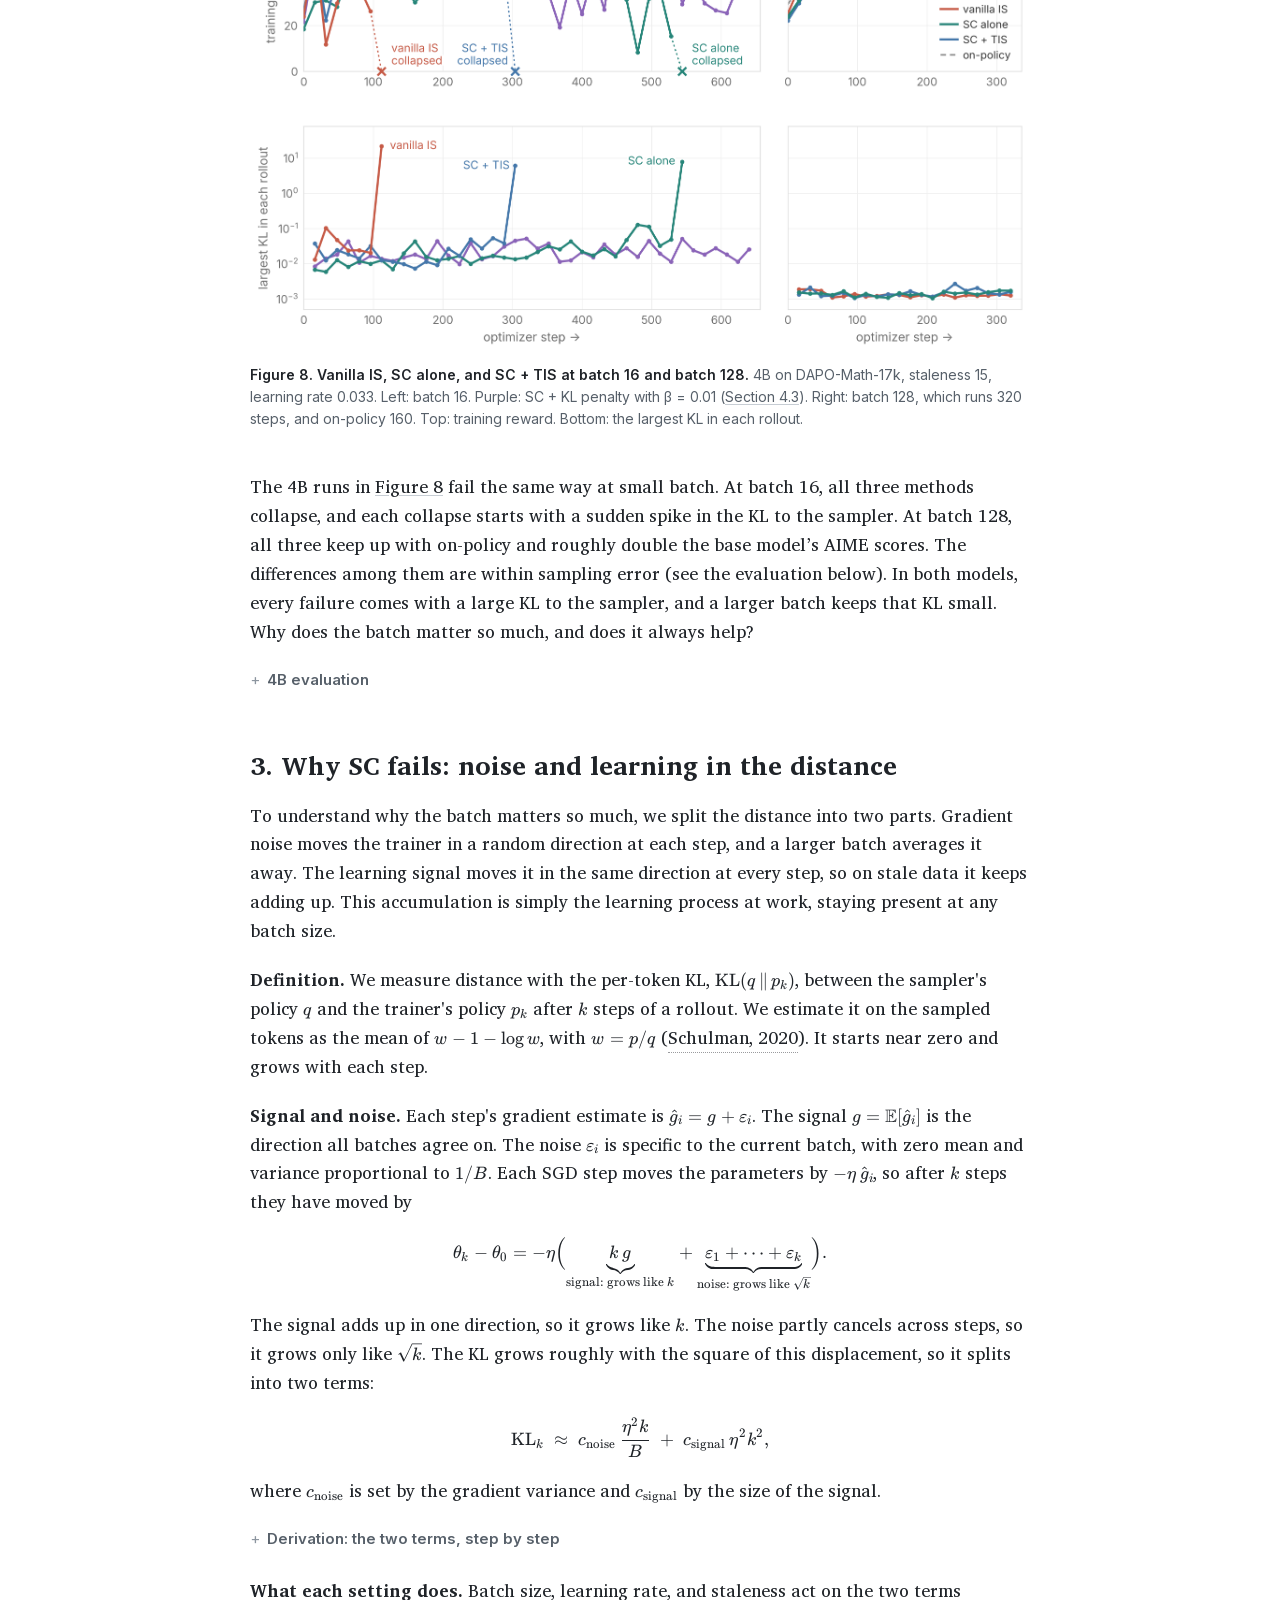
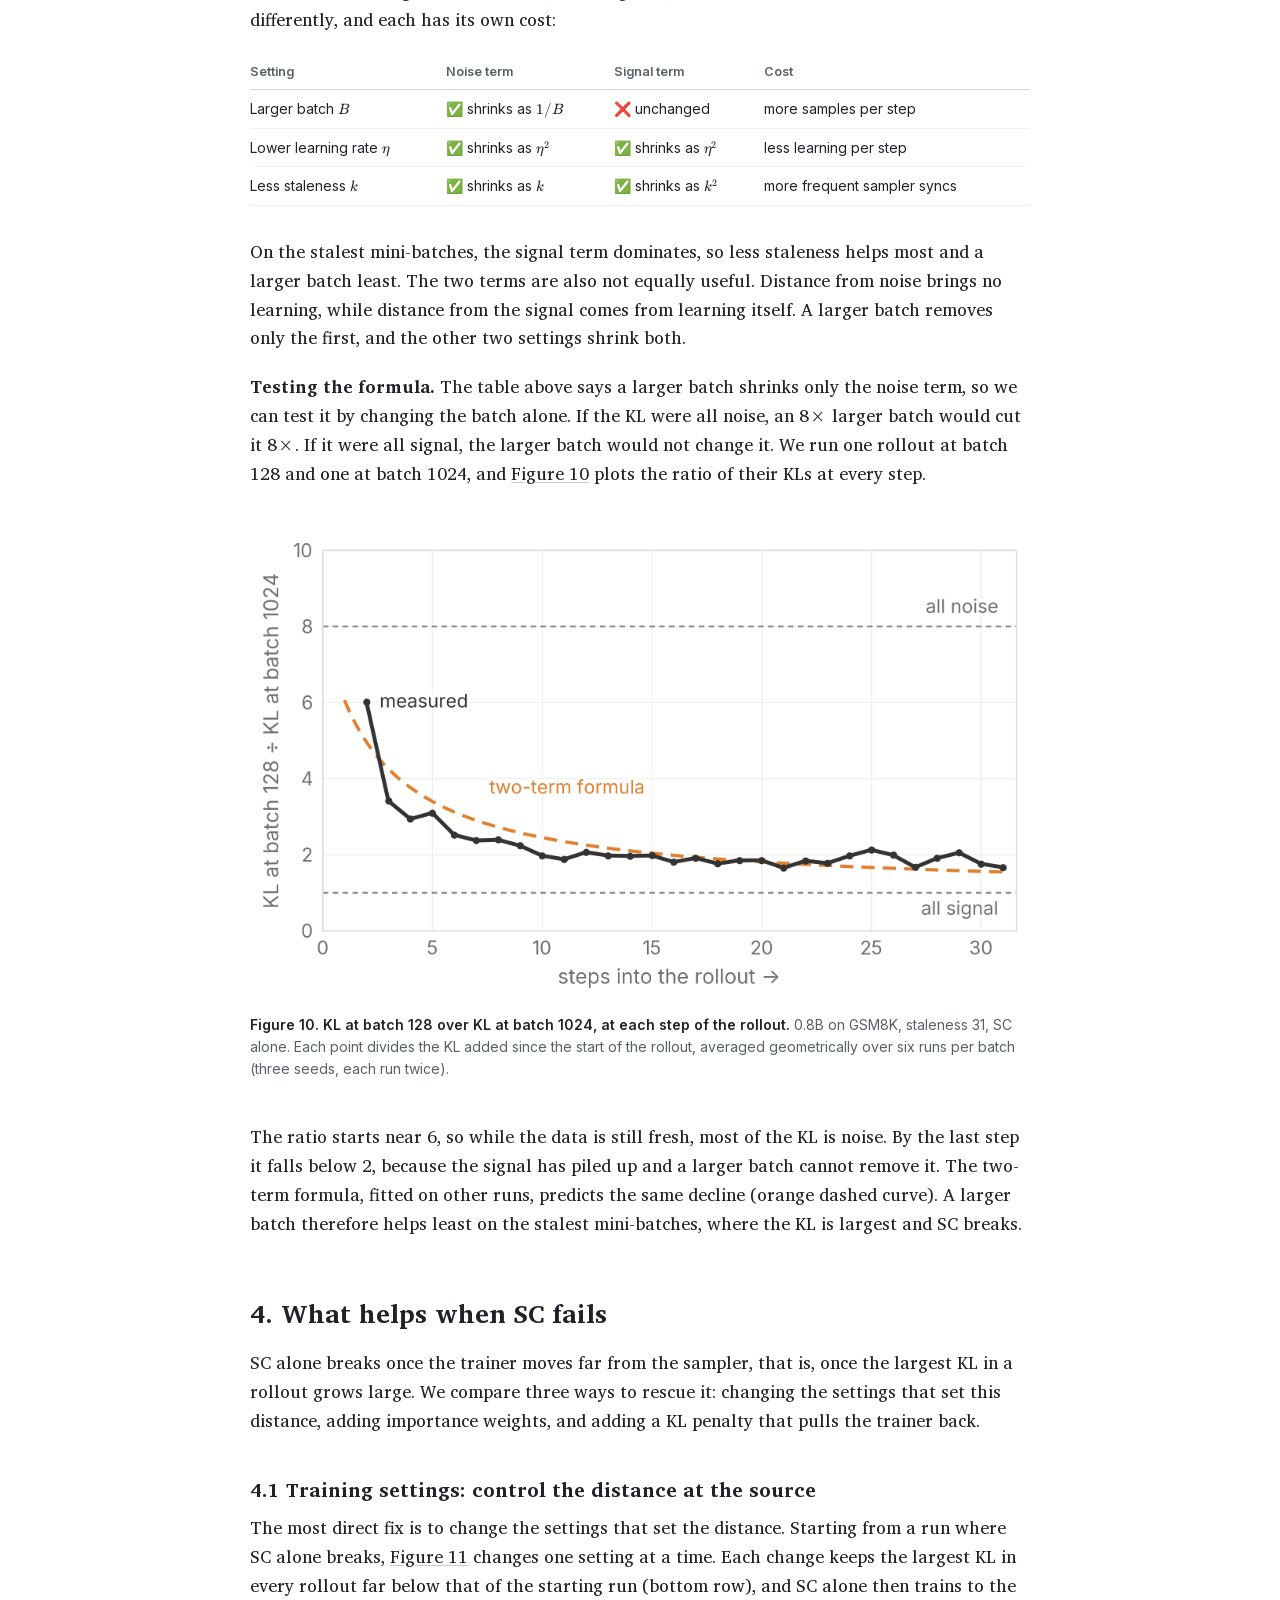
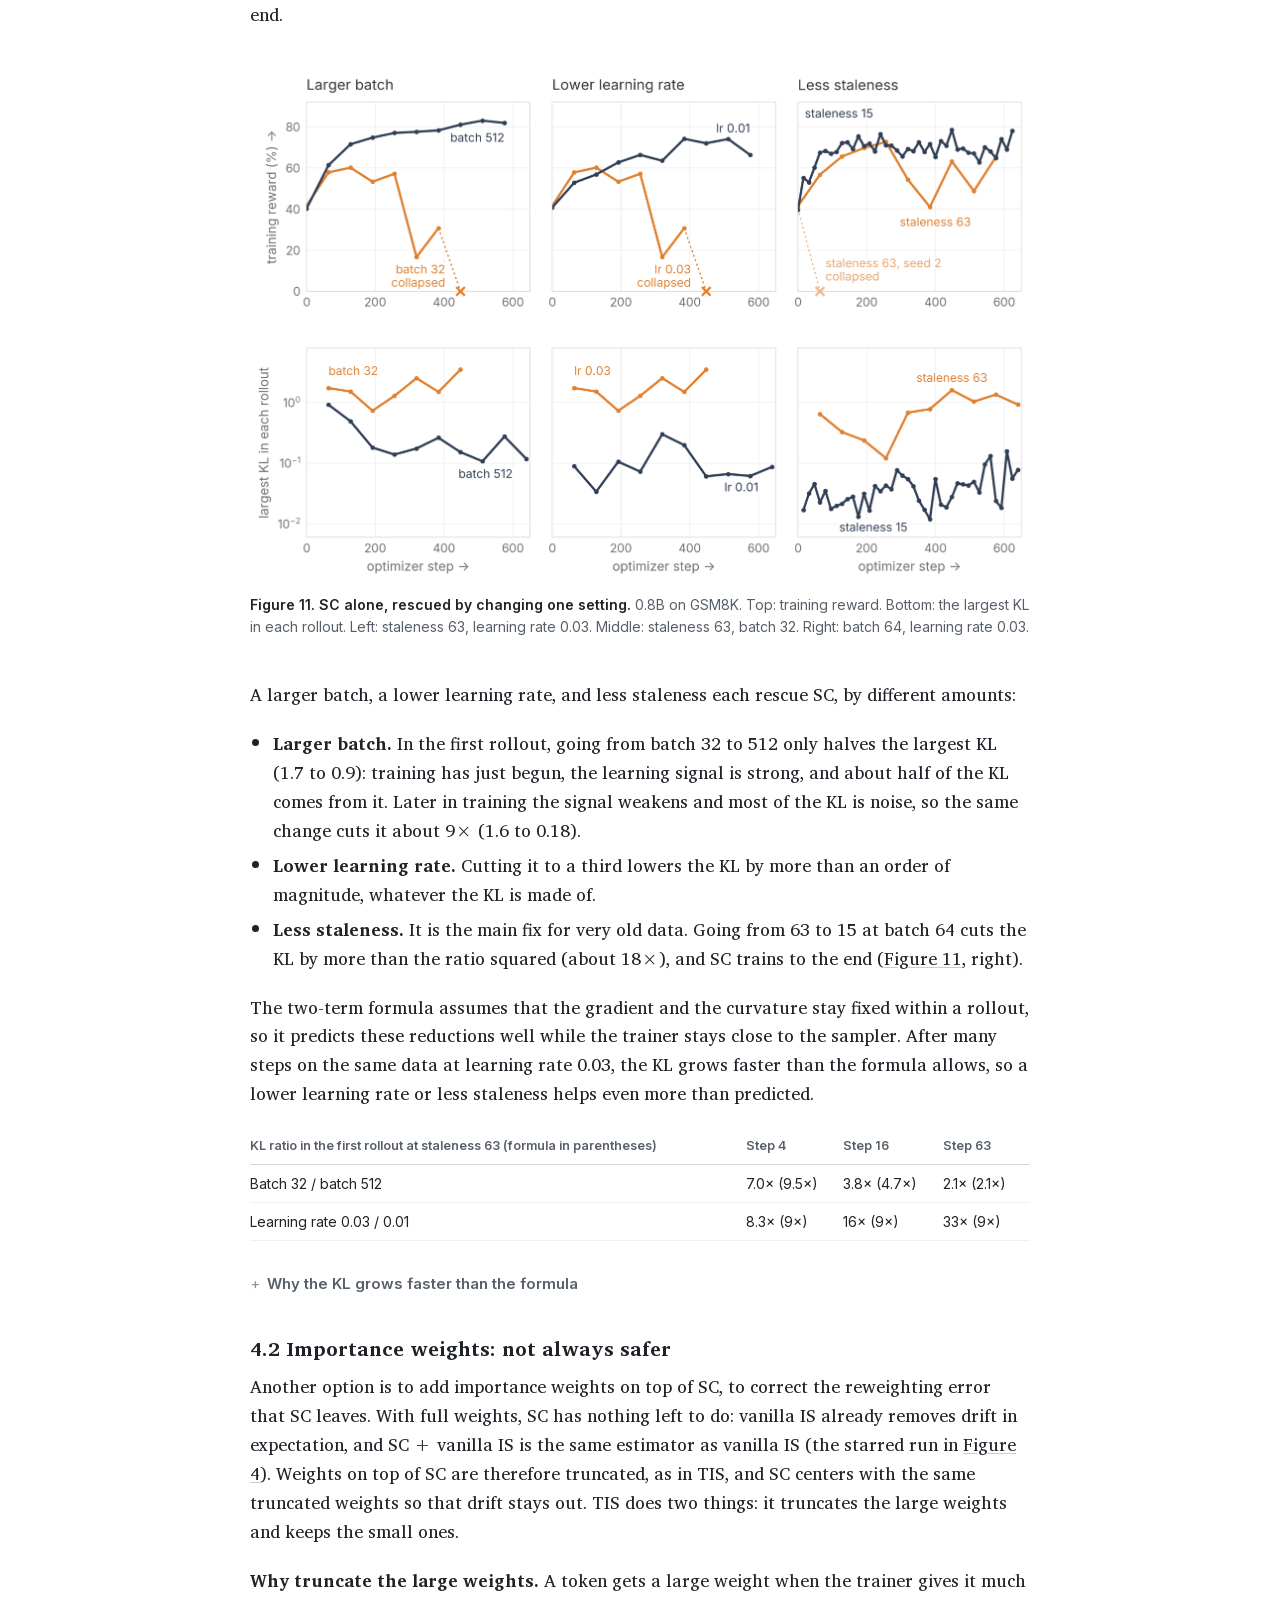
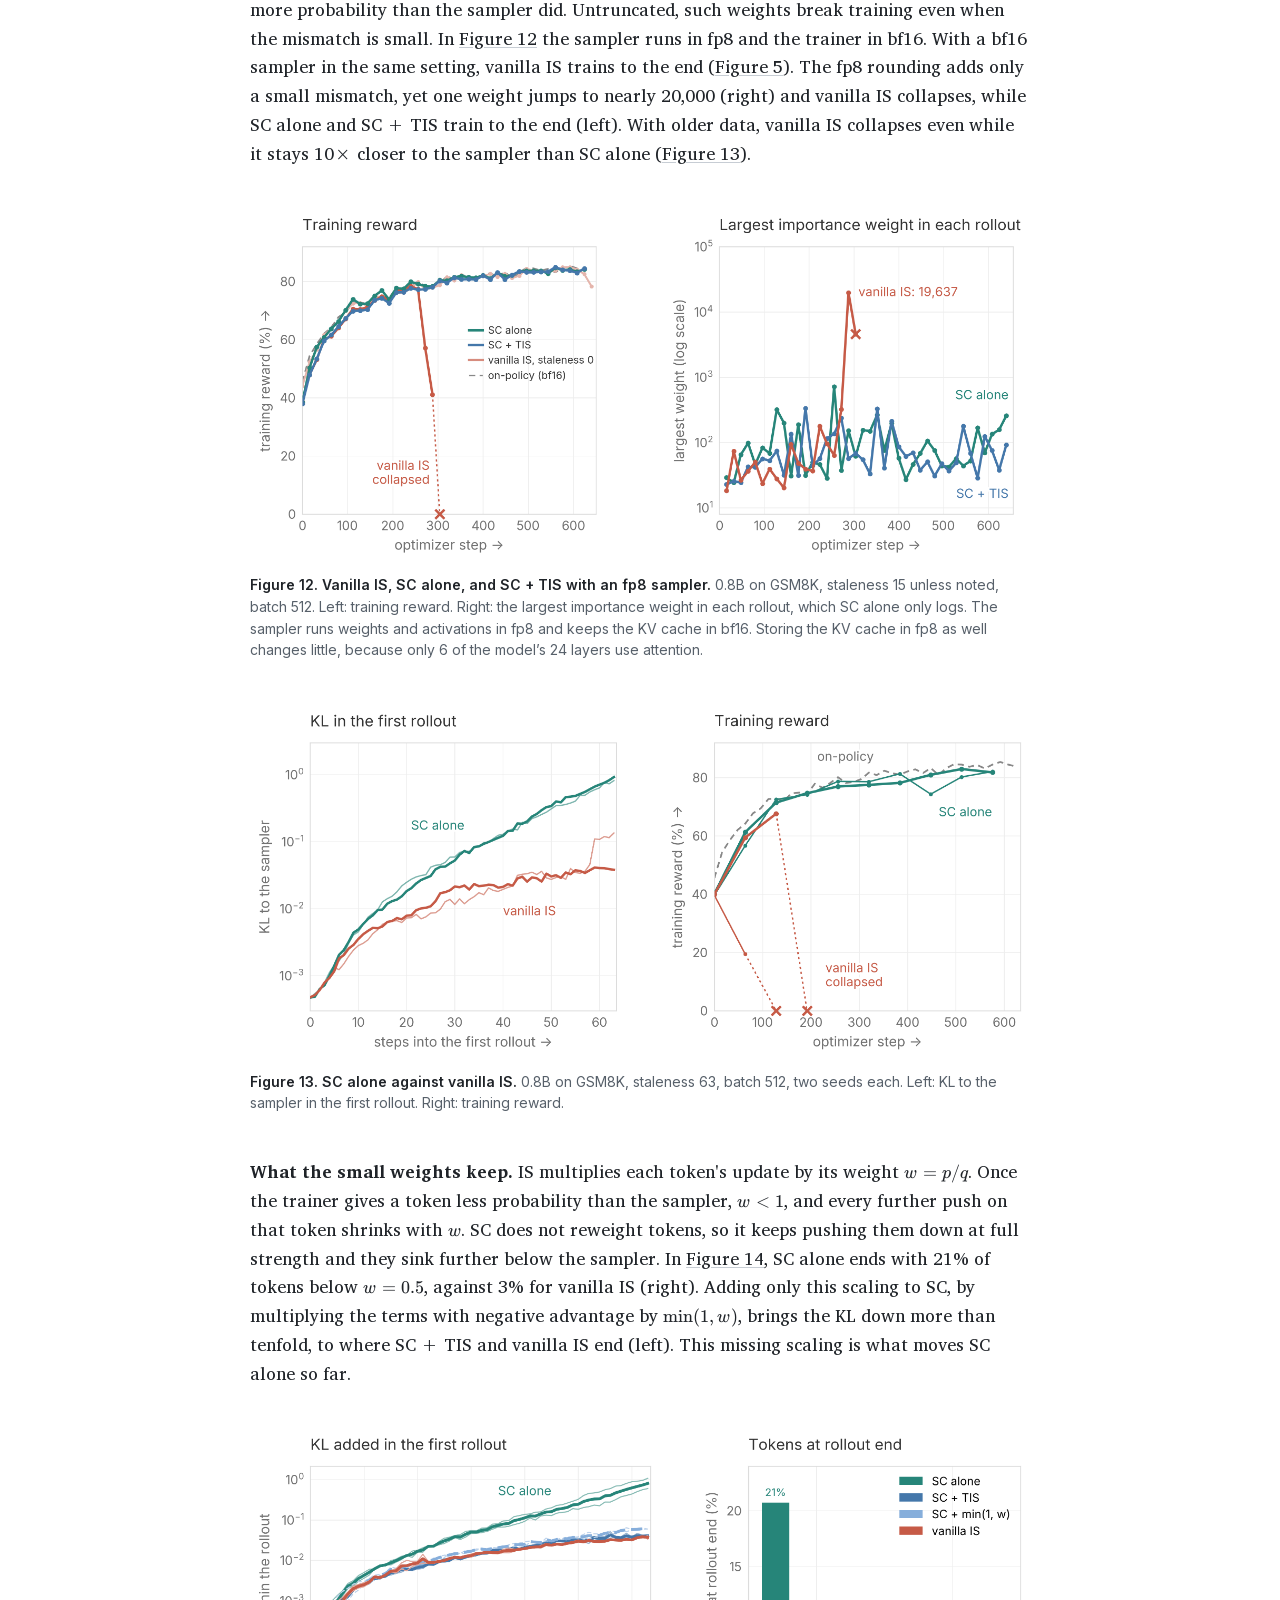
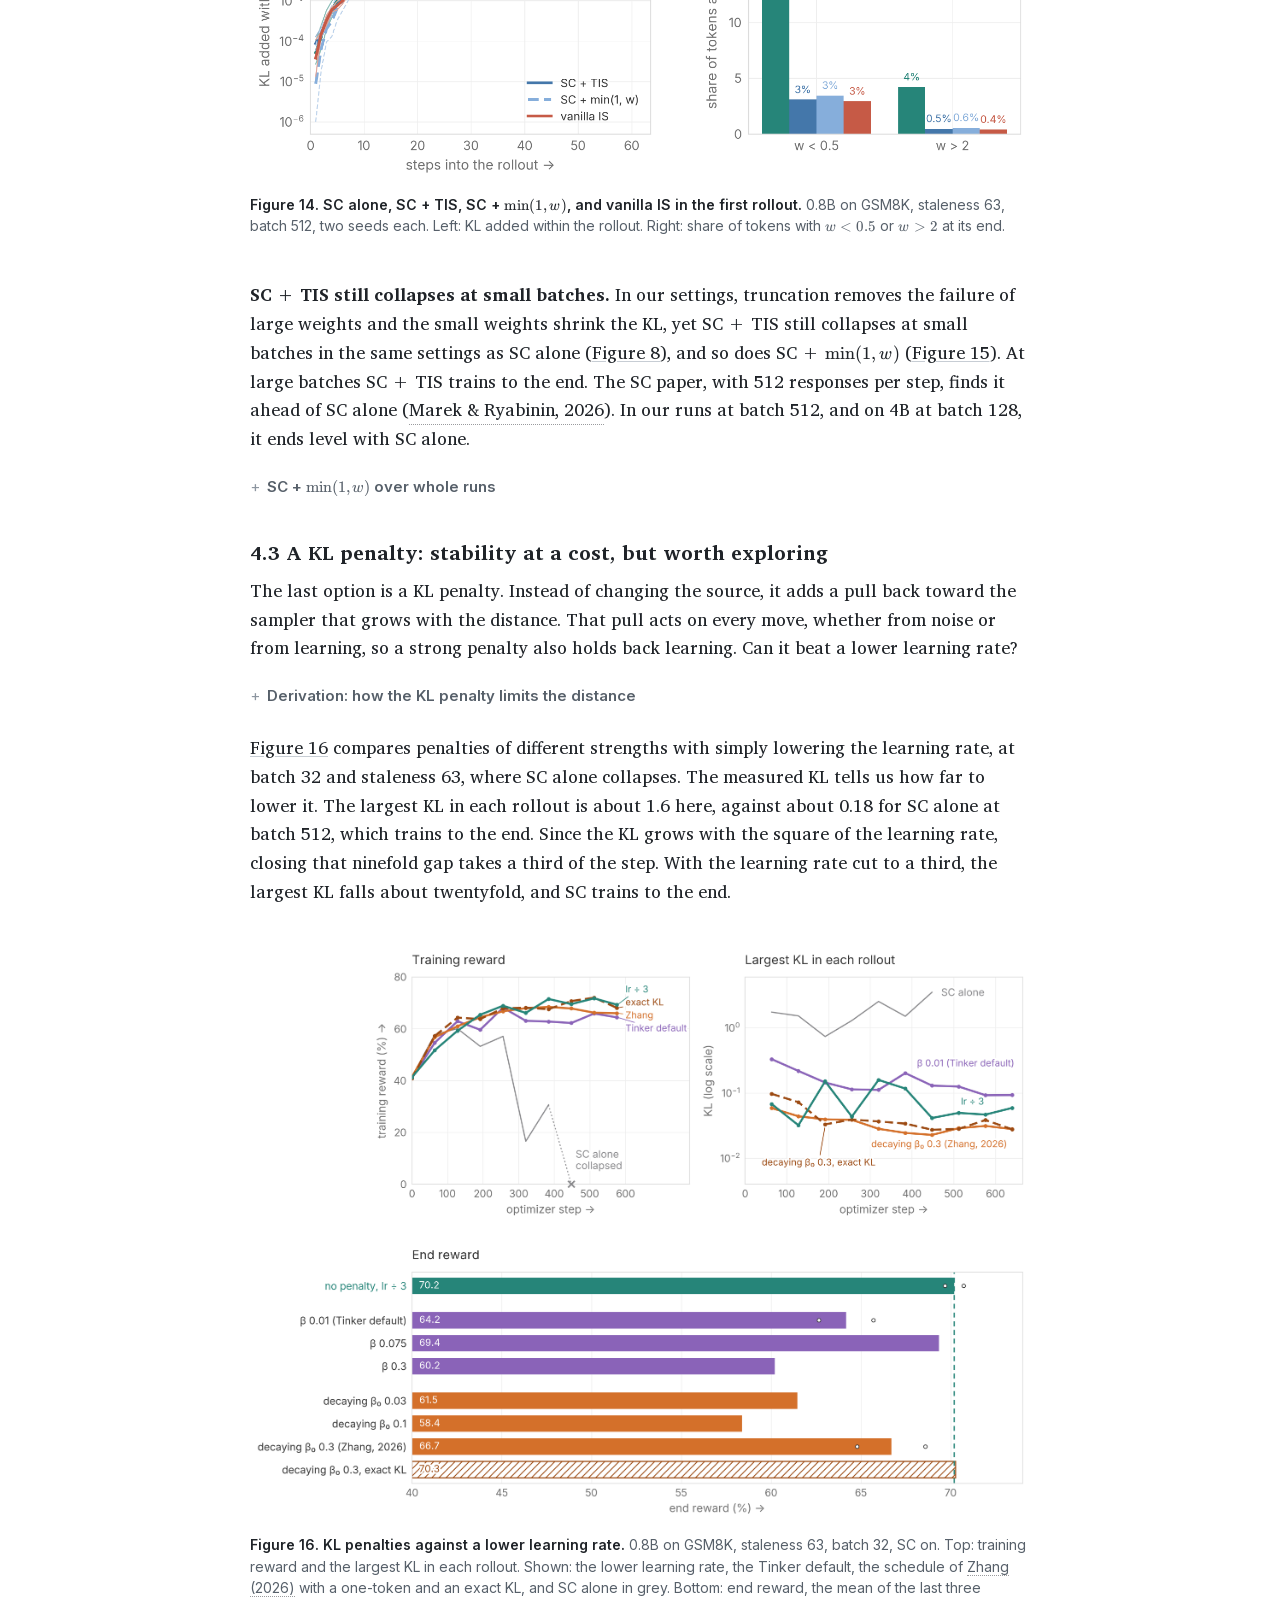
==== commit 0ad51525: "x" ====
--- a/index.html
+++ b/index.html
@@ -1,120 +1,6 @@
-<!doctype html><html lang="en"><head><meta charset="utf-8"><script>try{var t=localStorage.getItem("theme")||(matchMedia("(prefers-color-scheme: dark)").matches?"dark":"light");document.documentElement.dataset.theme=t}catch(e){}</script><meta name="viewport" content="width=device-width,initial-scale=1">
-<title>RL Cookbook</title>
-<link rel="stylesheet" href="assets/fonts.css">
-<style>
-:root{--ink:#1f2328;--ink2:#57606a;--ink3:#8c959f;--rule:#e6e8eb;--accent:#1f2328;
---serif:"Iowan Old Style","Iowan Old Style BT","Charis SIL",Charter,Georgia,serif;
---sans:Inter,-apple-system,BlinkMacSystemFont,"Segoe UI",Roboto,"Helvetica Neue",Arial,sans-serif;
---mono:SFMono-Regular,"SF Mono",ui-monospace,Menlo,Consolas,monospace}
-html[lang=zh]{--serif:"Iowan Old Style","Charis SIL",Charter,"Noto Serif SC","Songti SC",serif;
---sans:Inter,"PingFang SC","Noto Sans SC","Hiragino Sans GB","Microsoft YaHei",sans-serif}
-*{box-sizing:border-box}
-html{scroll-padding-top:72px}
-body{margin:0;background:#fff;color:var(--ink);font-family:var(--sans);font-size:16.5px;line-height:1.75;
--webkit-font-smoothing:antialiased}
-.body{font-family:var(--serif);font-size:17.5px;line-height:1.65;font-kerning:normal}
-html[lang=zh] body{line-height:1.85}
-.top{position:sticky;top:0;z-index:5;background:#fff;border-bottom:1px solid var(--rule);display:flex;align-items:center;
-justify-content:space-between;height:52px;padding:0 24px}
-.top .mark{font-weight:650;font-size:15px;color:var(--ink);text-decoration:none;display:flex;align-items:center;gap:8px}
-.top .mark i{width:14px;height:14px;border-radius:4px;background:#6d5efc;display:inline-block}
-.top nav a{margin-left:22px;font-size:14px;color:var(--ink2);text-decoration:none}
-.top nav a:hover{color:var(--ink)}
-.top nav a.on{color:var(--ink);font-weight:600}
-.page{max-width:828px;margin:0 auto;padding:0 24px 140px}
-.toc{position:fixed;left:18px;top:50%;transform:translateY(-50%);z-index:20;max-height:80vh;overflow:hidden auto;padding:12px 14px;border-radius:10px;font-size:14px;line-height:1.45;transition:background .2s,box-shadow .2s}
-.toc .lbl{font-size:12px;font-weight:600;letter-spacing:.06em;text-transform:uppercase;color:var(--ink3);margin:0;max-height:0;opacity:0;overflow:hidden;transition:opacity .2s,max-height .2s,margin .2s}
-.toc a{display:flex;align-items:baseline;gap:10px;color:#3d444d;text-decoration:none;padding:4px 0}
-.toc a::before{content:"";flex:none;align-self:center;width:14px;height:2px;border-radius:1px;background:#d3d7dc;transition:width .2s,background .2s}
-.toc a.on::before{width:22px;background:var(--ink)}
-.toc a span{display:block;max-width:0;opacity:0;overflow:hidden;white-space:nowrap;transition:opacity .2s,max-width .25s}
-.toc:hover{background:rgba(255,255,255,.97);box-shadow:0 6px 28px rgba(15,20,25,.10)}
-.toc:hover .lbl{max-height:2em;opacity:1;margin:0 0 8px}
-.toc:hover a span{max-width:clamp(170px,calc(50vw - 500px),250px);opacity:1;white-space:normal}
-.toc a:hover{color:var(--ink)}
-.toc a.on span{color:var(--ink);font-weight:600}
-.body{min-width:0}
-.head{padding:56px 0 8px;margin-bottom:36px;border-bottom:1px solid var(--rule)}
-.head h1{font-size:34px;line-height:1.28;font-weight:600;margin:0 0 12px;text-wrap:balance}
-.head .sub{font-size:19.5px;line-height:1.5;color:var(--ink2);font-style:italic;margin:0 0 18px}
-html[lang=zh] .head .sub{font-style:normal}
-html[lang=zh] .head h1{word-break:keep-all}
-.head .meta{font-family:var(--sans);font-size:13.5px;color:var(--ink3);margin:0 0 6px}
-.head .note{font-family:var(--sans);font-size:14px;line-height:1.6;color:var(--ink2);margin:0 0 22px}
-.body p{margin:0 0 1.15em}
-.body h2{font-size:26px;line-height:1.35;font-weight:600;margin:2.2em 0 .7em}
-.body h3{font-size:20px;line-height:1.4;font-weight:600;font-style:normal;margin:2em 0 .5em}
-.body b,.body strong{font-weight:600}
-.body a{color:inherit;text-decoration:underline;text-decoration-color:rgba(31,35,40,.3);text-underline-offset:2px}
-.body a:hover{text-decoration-color:rgba(31,35,40,.7)}
-.body ul,.body ol{padding-left:1.3em;margin:0 0 1.15em}
-.body li{margin:0 0 .35em}
-.body code{font-family:var(--mono);font-size:.85em;background:#f3f4f6;border-radius:4px;padding:1px 4px}
-.body hr{border:0;border-top:1px solid var(--rule);margin:44px 0}
-.body figure{margin:40px 0 44px}
-.body figure img{display:block;width:100%;height:auto}
-.body figcaption{font-family:var(--sans);font-size:14px;line-height:1.55;color:var(--ink2);margin-top:12px}
-.body figcaption b{color:var(--ink);font-weight:600}
-.body figcaption .setup{display:block;margin-top:5px;font-size:13px;color:var(--ink3)}
-.body .callout{border-left:3px solid var(--ink);padding:2px 0 2px 18px;margin:28px 0 32px}
-.body .callout p{margin:0}
-.body .callout ul{margin:8px 0 0;padding-left:1.2em}
-.body .callout li{margin:0 0 .35em}
-.body .callout li:last-child{margin-bottom:0}
-.body a.figref{color:inherit;text-decoration:underline;text-decoration-color:#c7cdd4;text-underline-offset:2px}
-.body figure,.body h2,.body h3{scroll-margin-top:24px}
-.body a.secref{color:inherit;text-decoration:underline;text-decoration-color:#c7cdd4;text-underline-offset:2px}
-.body .callout.finding{background:#fffbea;border-left:3px solid #f0c64a;border-radius:8px;padding:16px 22px}
-.body table{border-collapse:collapse;width:100%;font-family:var(--sans);font-size:14px;line-height:1.5;margin:20px 0 32px}
-.body th{font-size:12.5px;font-weight:600;color:var(--ink2);text-align:left;border-bottom:1px solid #d0d7de;padding:8px 10px 8px 0}
-.body td{border-bottom:1px solid #eef0f2;padding:8px 10px 8px 0;vertical-align:top}
-.body table.narrow{width:auto;min-width:50%}
-.body table.narrow th,.body table.narrow td{padding-right:40px}
-.body details{margin:22px 0 26px}
-.body summary{cursor:pointer;font-family:var(--sans);font-size:15px;line-height:1.5;font-weight:600;color:var(--ink2);list-style:none}
-.body summary:hover{color:var(--ink)}
-.body summary::-webkit-details-marker{display:none}
-.body summary::before{content:"+";display:inline-block;width:1.1em;color:var(--ink3);font-weight:400}
-.body details[open] summary::before{content:"\2212"}
-.body details[open] summary{margin-bottom:12px}
-.body details[open]{background:#f6f8fa;border-radius:8px;padding:14px 18px 6px}
-.body a.cite{text-decoration:none;border-bottom:1px dotted rgba(31,35,40,.45)}
-.body a.cite:hover{border-bottom-color:rgba(31,35,40,.85)}
-.body .refs{font-size:15px;line-height:1.55;color:var(--ink2)}
-.body .refs p{margin:0 0 .7em;padding-left:1.6em;text-indent:-1.6em}
-.body .refs p:target{background:#fff8c5;box-shadow:-6px 0 0 #fff8c5,6px 0 0 #fff8c5}
-.body .refs a{white-space:nowrap}
-.katex{font-size:1.04em}
-@media (max-width:760px){.toc{display:none}.page{padding:0 18px 100px}.head h1{font-size:28px}.top nav a{margin-left:14px}}
-:root{--hover:#f3f4f6}
-.top .theme{display:flex;align-items:center;justify-content:center;width:32px;height:32px;margin-left:16px;padding:0;border:0;border-radius:8px;background:none;color:var(--ink2);cursor:pointer}
-.top .theme:hover{color:var(--ink);background:var(--hover)}
-.top .theme .sun,html[data-theme=dark] .top .theme .moon{display:none}
-html[data-theme=dark] .top .theme .sun{display:block}
-html[data-theme=dark]{color-scheme:dark;--ink:#e6edf3;--ink2:#9da7b3;--ink3:#7d8590;--rule:#30363d;--accent:#e6edf3;--hover:#21262d}
-html[data-theme=dark] body,html[data-theme=dark] .top{background:#0d1117}
-html[data-theme=dark] .toc a{color:#adb5bd}
-html[data-theme=dark] .toc a::before{background:#3d444d}
-html[data-theme=dark] .toc:hover{background:rgba(22,27,34,.97);box-shadow:0 6px 28px rgba(0,0,0,.5)}
-html[data-theme=dark] .body a{text-decoration-color:rgba(230,237,243,.3)}
-html[data-theme=dark] .body a:hover{text-decoration-color:rgba(230,237,243,.7)}
-html[data-theme=dark] .body a.figref,html[data-theme=dark] .body a.secref{text-decoration-color:#4d5560}
-html[data-theme=dark] .body a.cite{border-bottom-color:rgba(230,237,243,.45)}
-html[data-theme=dark] .body a.cite:hover{border-bottom-color:rgba(230,237,243,.85)}
-html[data-theme=dark] .body code{background:#21262d}
-html[data-theme=dark] .body details[open]{background:#161b22}
-html[data-theme=dark] .body th{border-bottom-color:#3d444d}
-html[data-theme=dark] .body td{border-bottom-color:#262c34}
-html[data-theme=dark] .body .callout.finding{background:#2a2414;border-left-color:#b8902a}
-html[data-theme=dark] .body .refs p:target{background:#3a3412;box-shadow:-6px 0 0 #3a3412,6px 0 0 #3a3412}
-html[data-theme=dark] .body figure img{filter:invert(.92) hue-rotate(180deg)}
-.posts{list-style:none;margin:56px 0 0;padding:0}
-.posts li{padding:22px 0;border-bottom:1px solid var(--rule)}
-.posts a{font-family:var(--serif);font-size:22px;line-height:1.35;font-weight:600;color:var(--ink);text-decoration:none}
-.posts a:hover{text-decoration:underline;text-underline-offset:3px}
-.posts .sub{font-family:var(--serif);font-size:16.5px;line-height:1.5;color:var(--ink2);font-style:italic;margin:6px 0 8px}
-.posts .meta{font-size:13.5px;color:var(--ink3);margin:0}
-</style></head><body>
-<header class="top"><a class="mark" href="./"><i></i>RL Cookbook</a><nav><button class="theme" type="button" aria-label="Toggle dark mode" title="Toggle dark mode" onclick="var d=document.documentElement,t=d.dataset.theme==='dark'?'light':'dark';d.dataset.theme=t;try{localStorage.setItem('theme',t)}catch(e){}"><svg class="moon" viewBox="0 0 24 24" width="18" height="18" fill="none" stroke="currentColor" stroke-width="1.8" stroke-linecap="round" stroke-linejoin="round"><path d="M21 12.8A9 9 0 1 1 11.2 3a7 7 0 0 0 9.8 9.8z"/></svg><svg class="sun" viewBox="0 0 24 24" width="18" height="18" fill="none" stroke="currentColor" stroke-width="1.8" stroke-linecap="round"><circle cx="12" cy="12" r="4"/><path d="M12 2v2M12 20v2M4.9 4.9l1.4 1.4M17.7 17.7l1.4 1.4M2 12h2M20 12h2M4.9 19.1l1.4-1.4M17.7 6.3l1.4-1.4"/></svg></button></nav></header>
-<div class="page"><ul class="posts"><li><a href="sc-drift-and-distance/">Drift and Distance: When Is Score Centering Enough in Async RL?</a><p class="meta">October 27 · 2026</p></li></ul></div>
-</body></html>
+<!doctype html><html lang="en"><head><meta charset="utf-8">
+<title>Drift and Distance: When Is Score Centering Enough in Async RL?</title>
+<meta http-equiv="refresh" content="0; url=sc-drift-and-distance/">
+<link rel="canonical" href="https://rl-cookbook.github.io/sc-drift-and-distance/">
+<script>location.replace("sc-drift-and-distance/" + location.search + location.hash)</script>
+</head><body><p><a href="sc-drift-and-distance/">Drift and Distance: When Is Score Centering Enough in Async RL?</a></p></body></html>
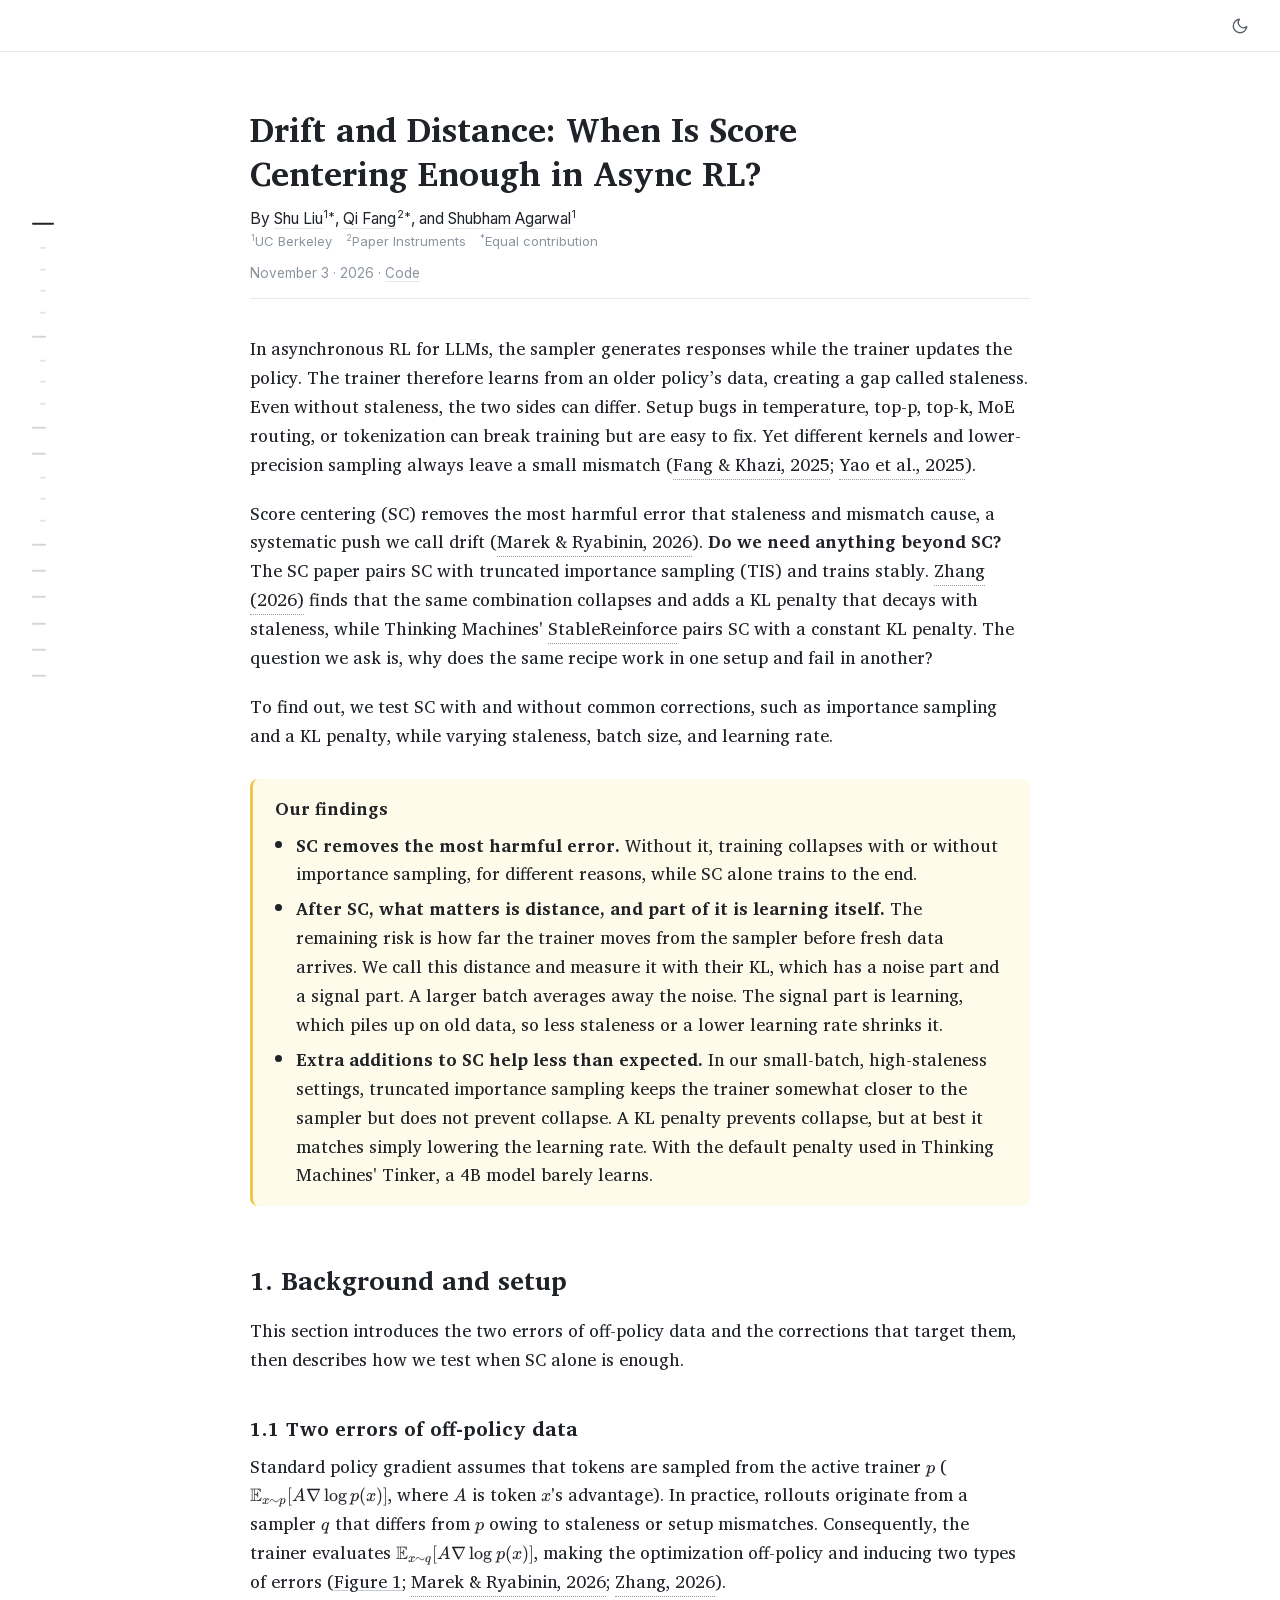
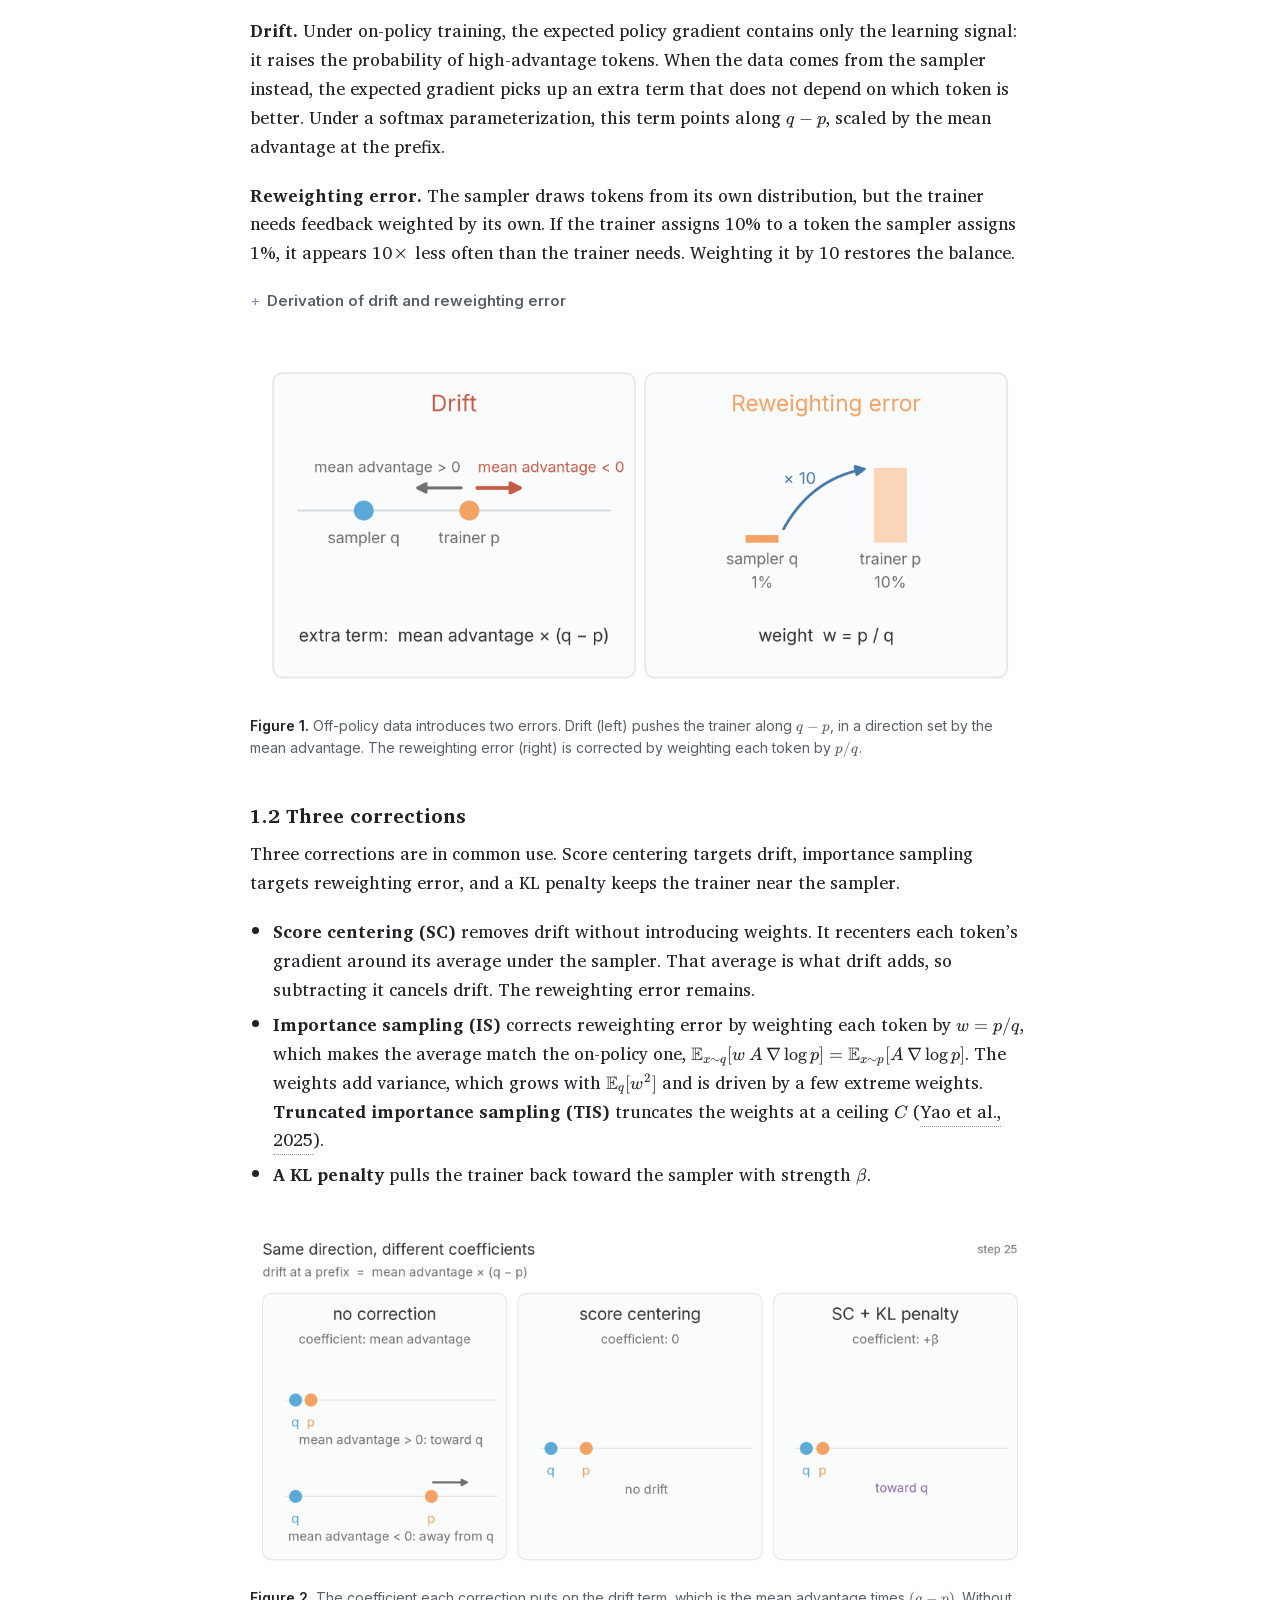
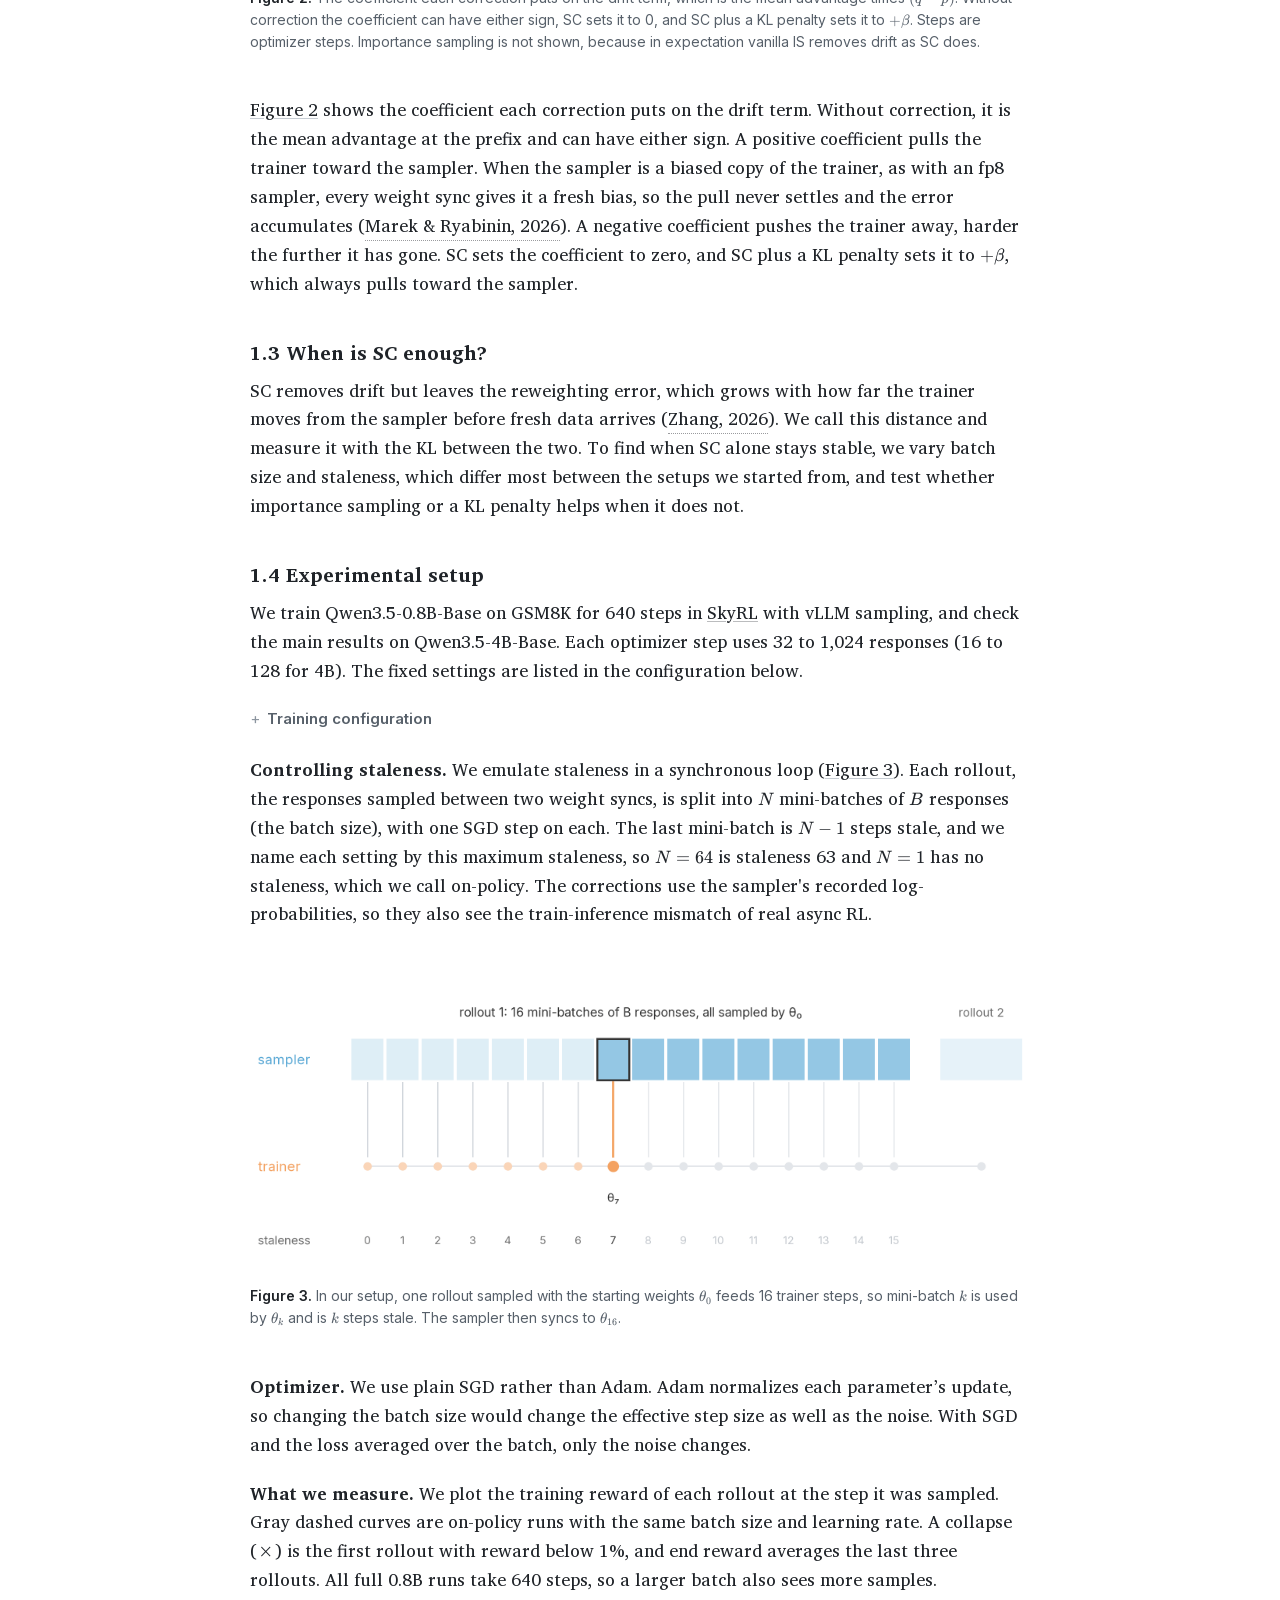
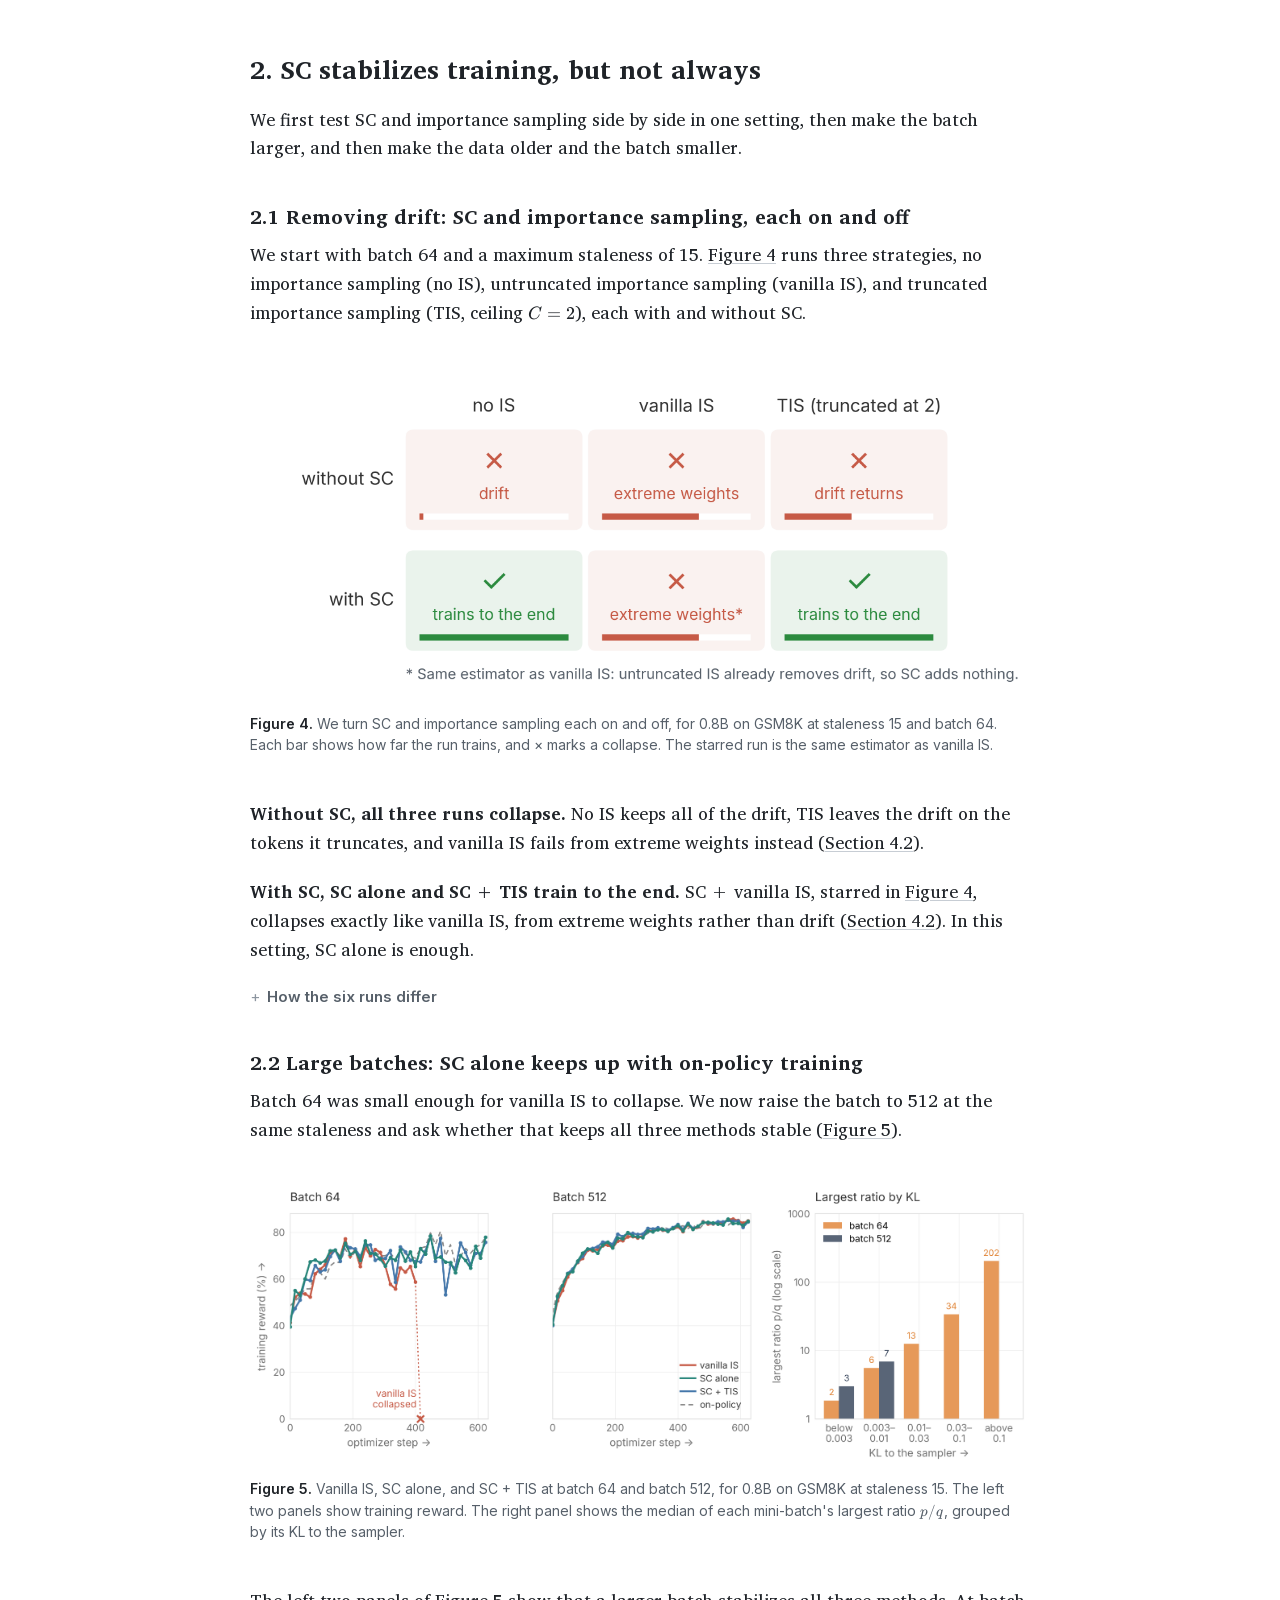
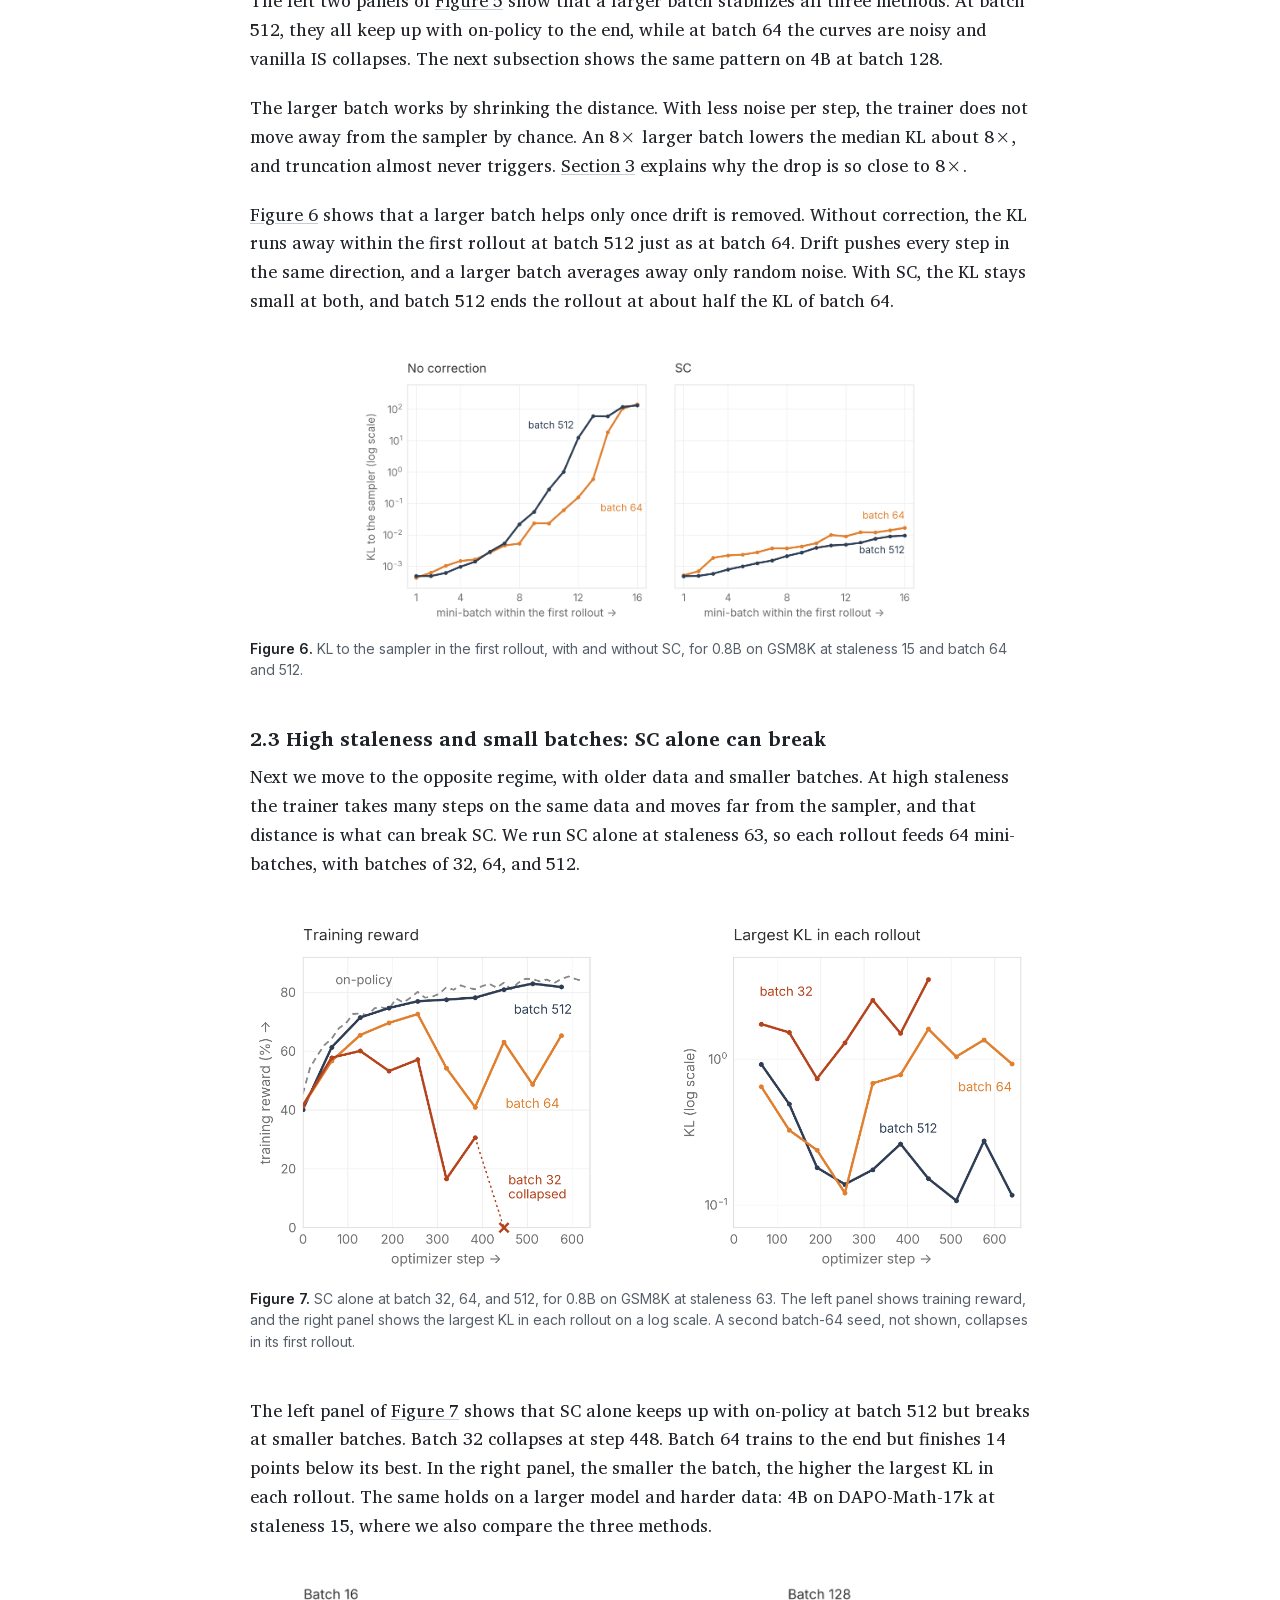
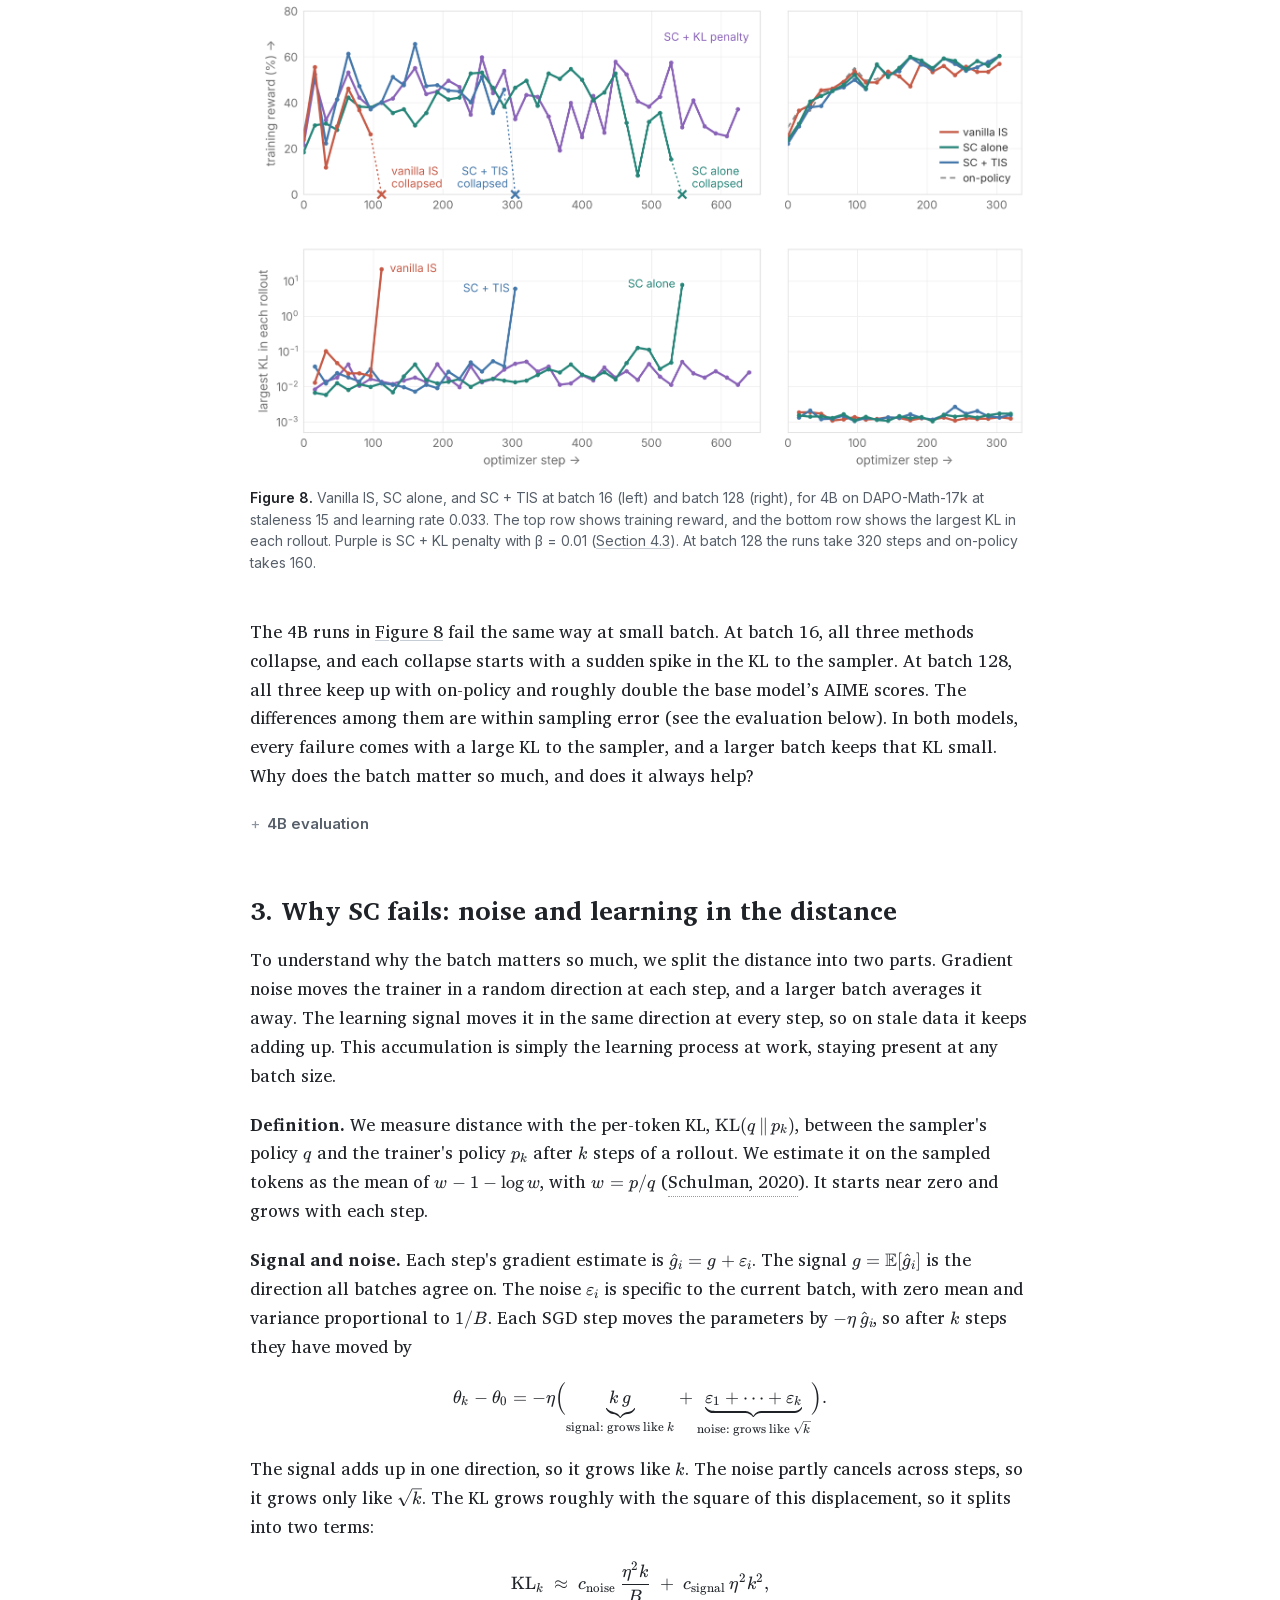
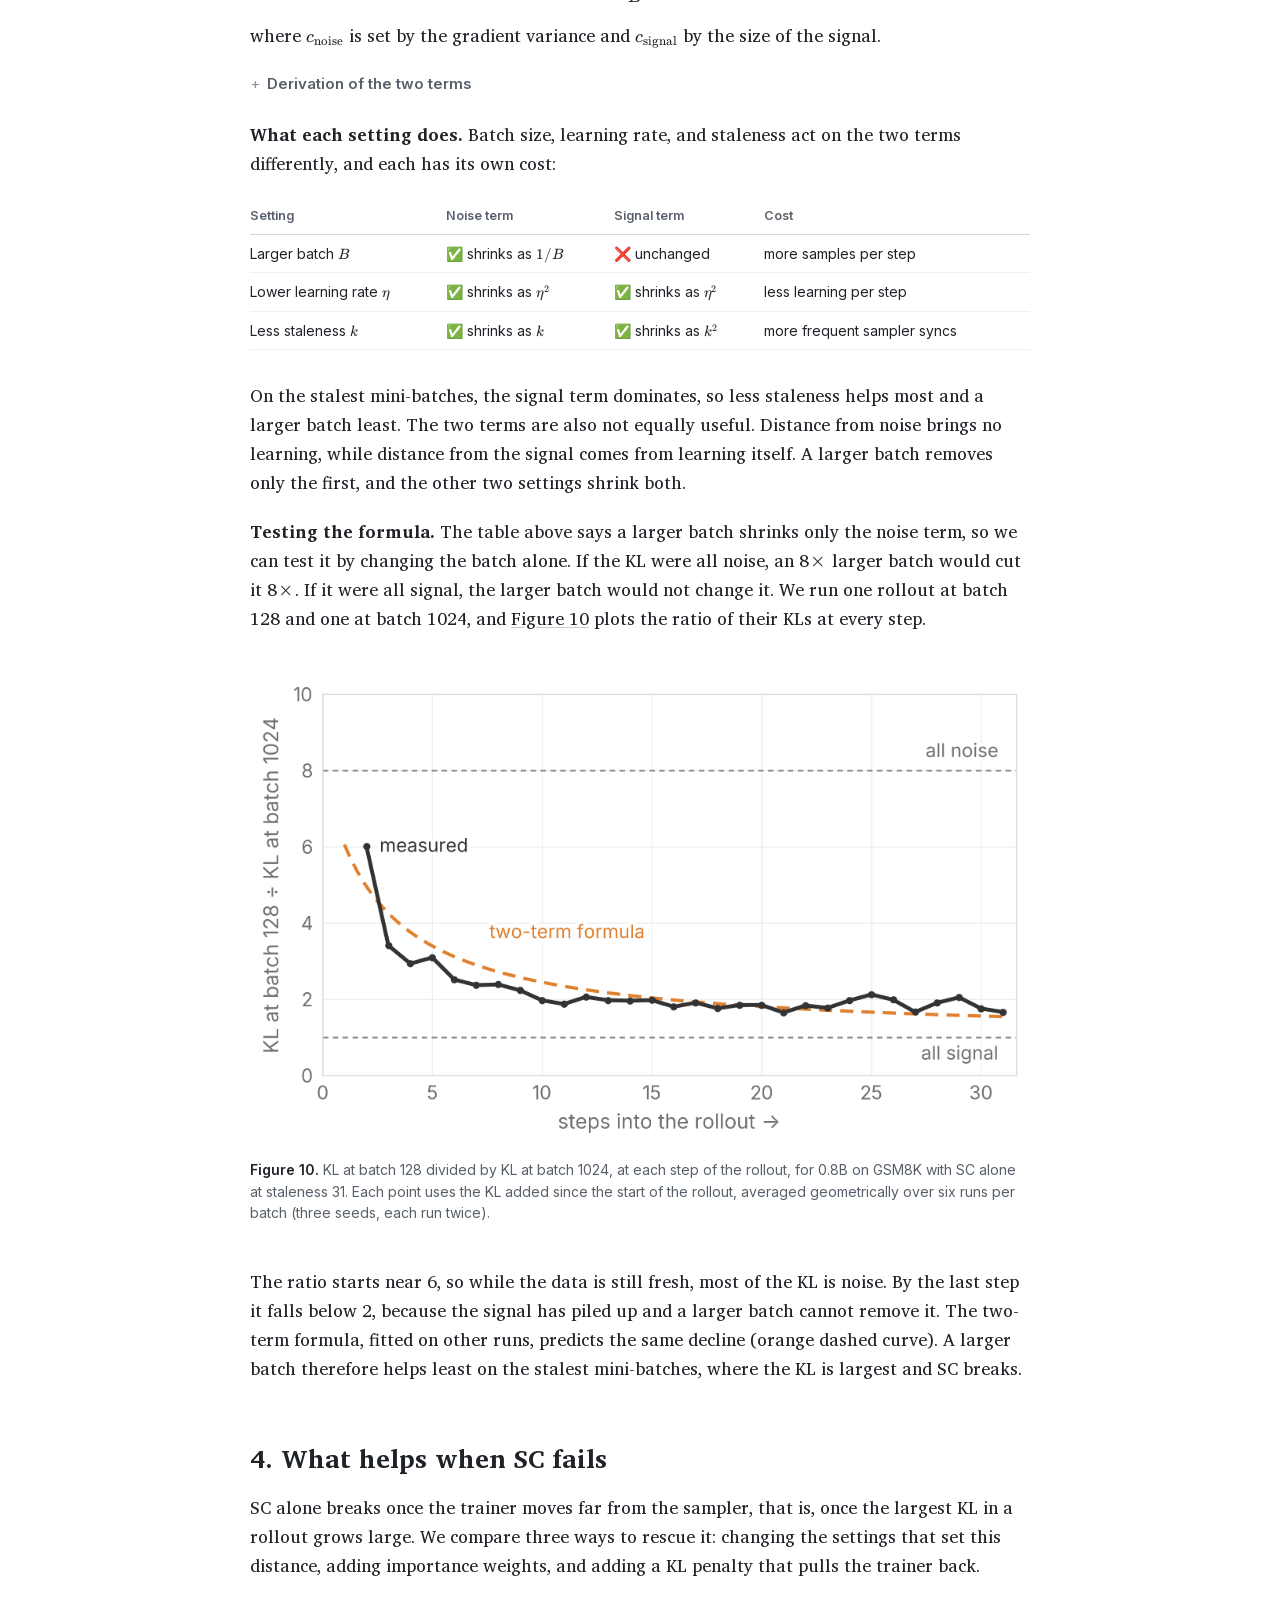
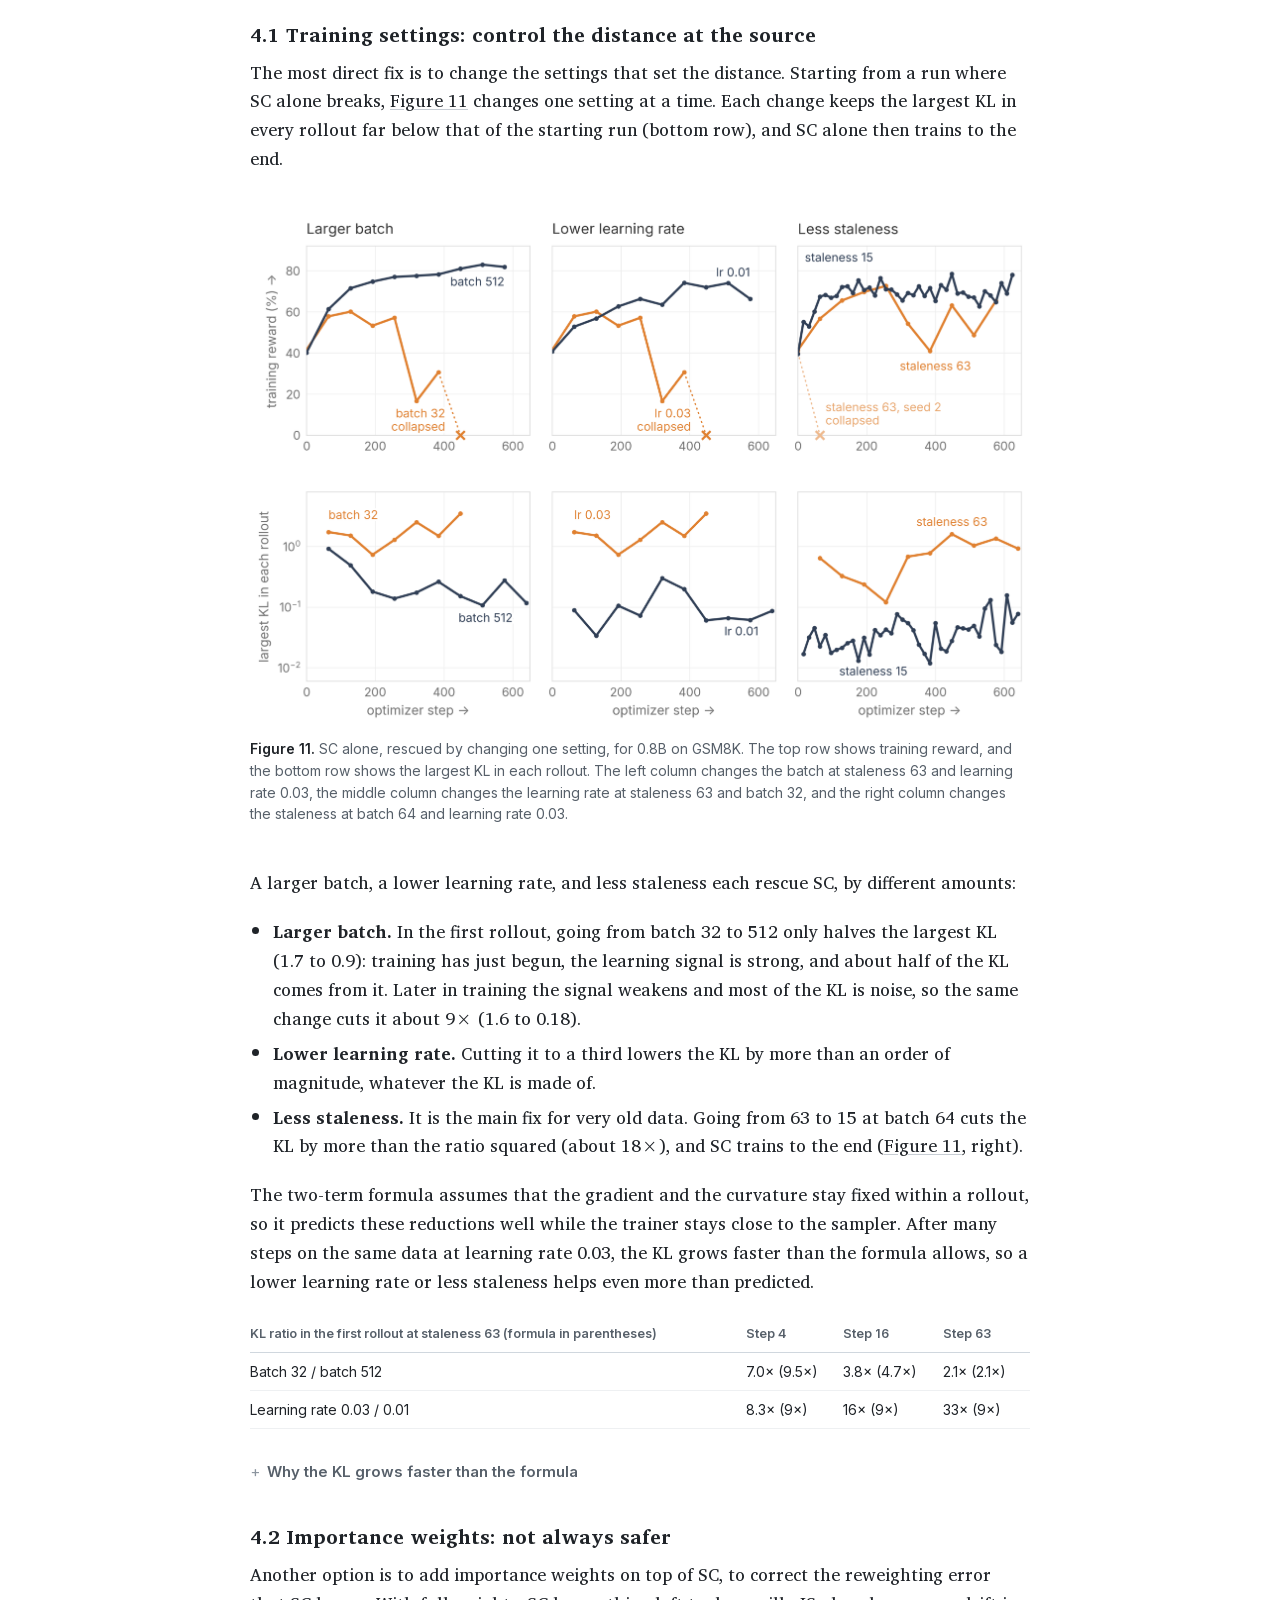
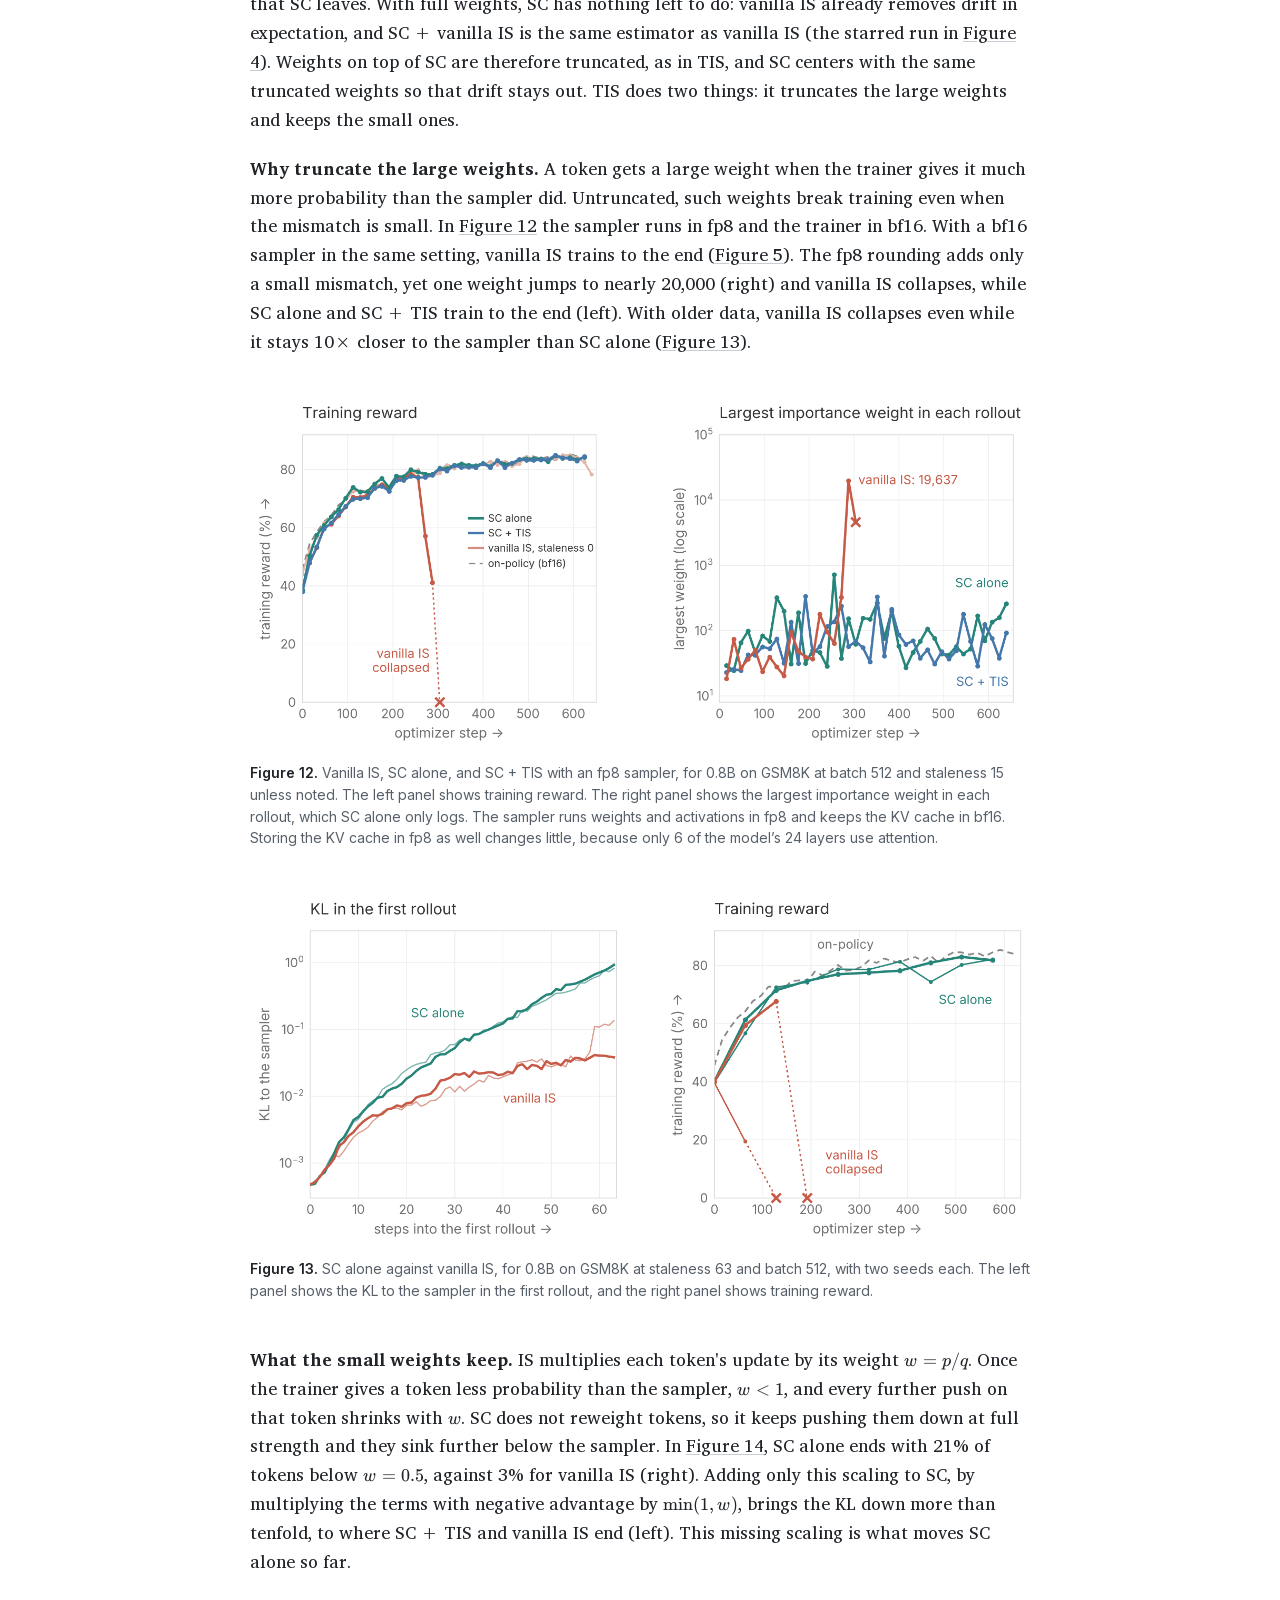
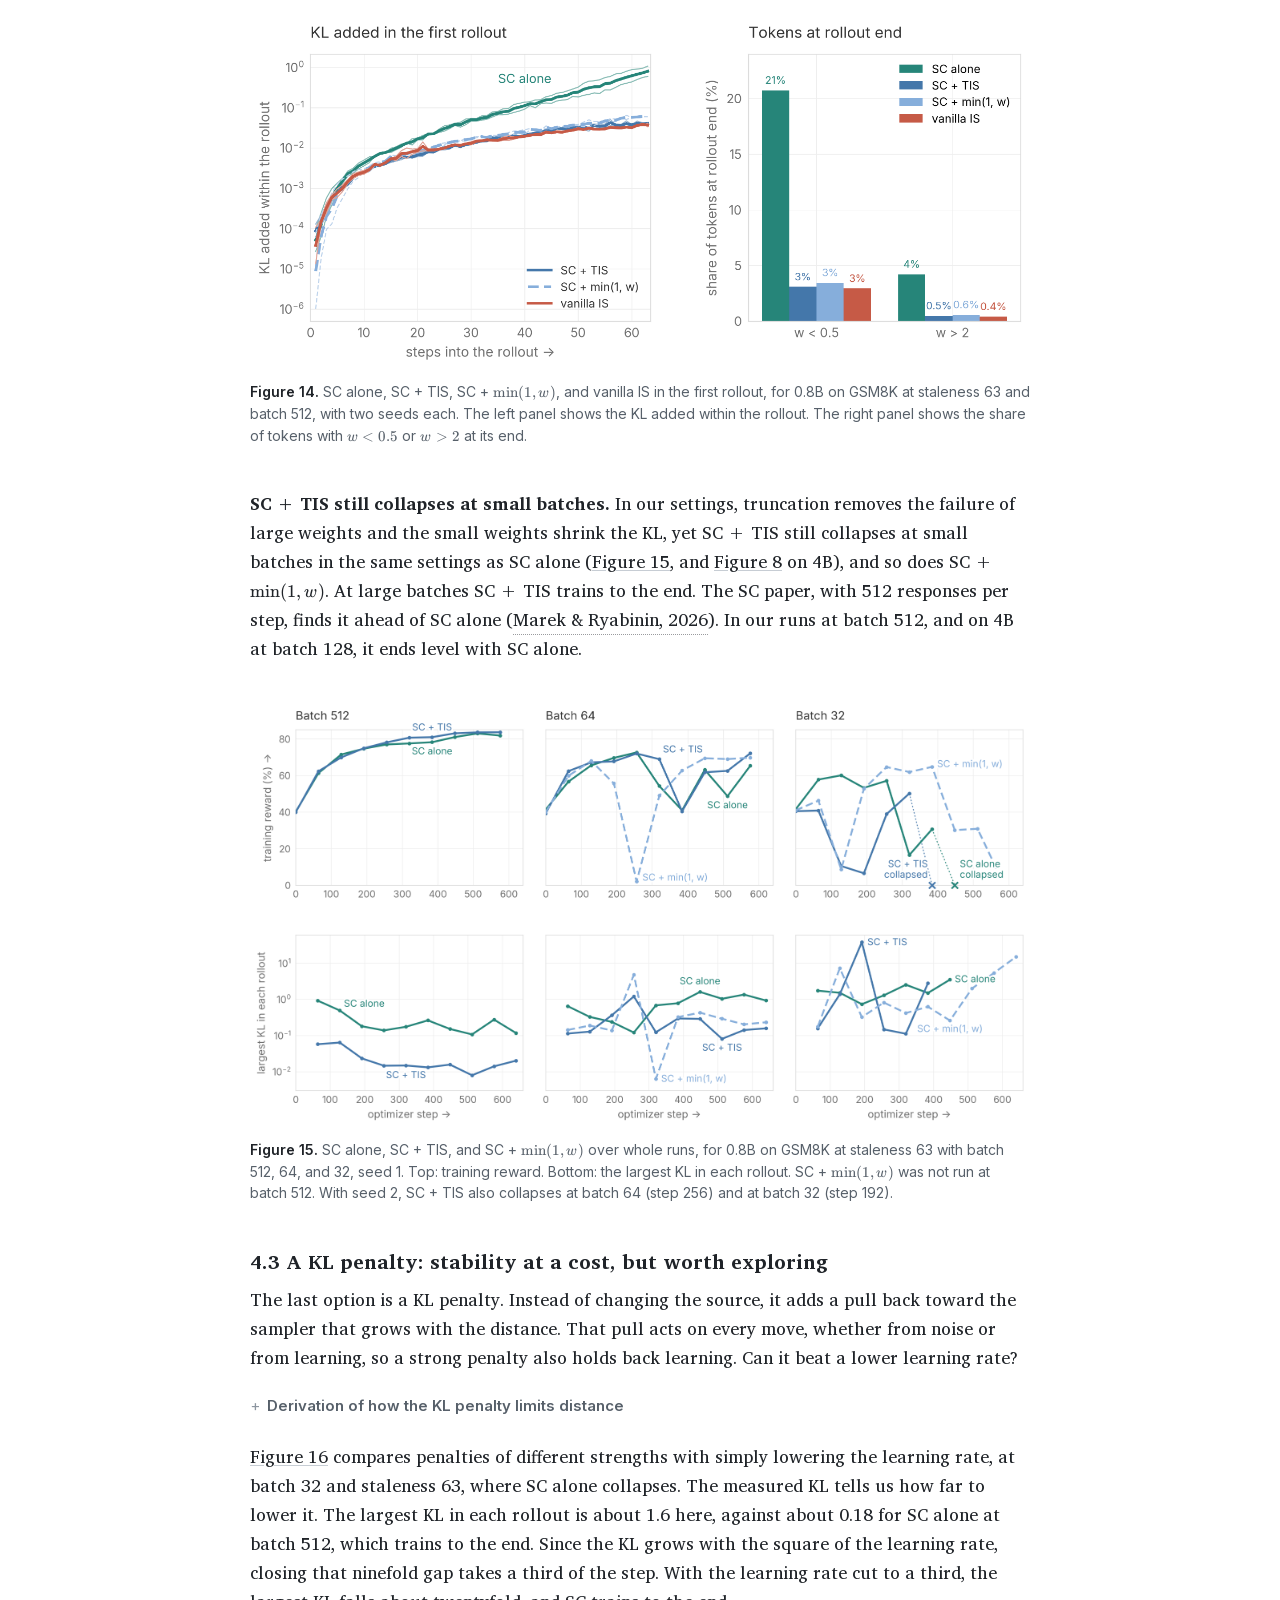
==== commit 92d23cfd: "x" ====
--- a/index.html
+++ b/index.html
@@ -1,5 +1,5 @@
 <!doctype html><html lang="en"><head><meta charset="utf-8">
-<title>Drift and Distance: When Is Score Centering Enough in Async RL?</title>
+<title>Drift and Distance: When Is Score Centering Enough in Async RL?</title><link rel="icon" href="/favicon.ico" sizes="32x32"><link rel="icon" href="/favicon.svg" type="image/svg+xml"><link rel="apple-touch-icon" href="/apple-touch-icon.png">
 <meta http-equiv="refresh" content="0; url=sc-drift-and-distance/">
 <link rel="canonical" href="https://rl-cookbook.github.io/sc-drift-and-distance/">
 <script>location.replace("sc-drift-and-distance/" + location.search + location.hash)</script>
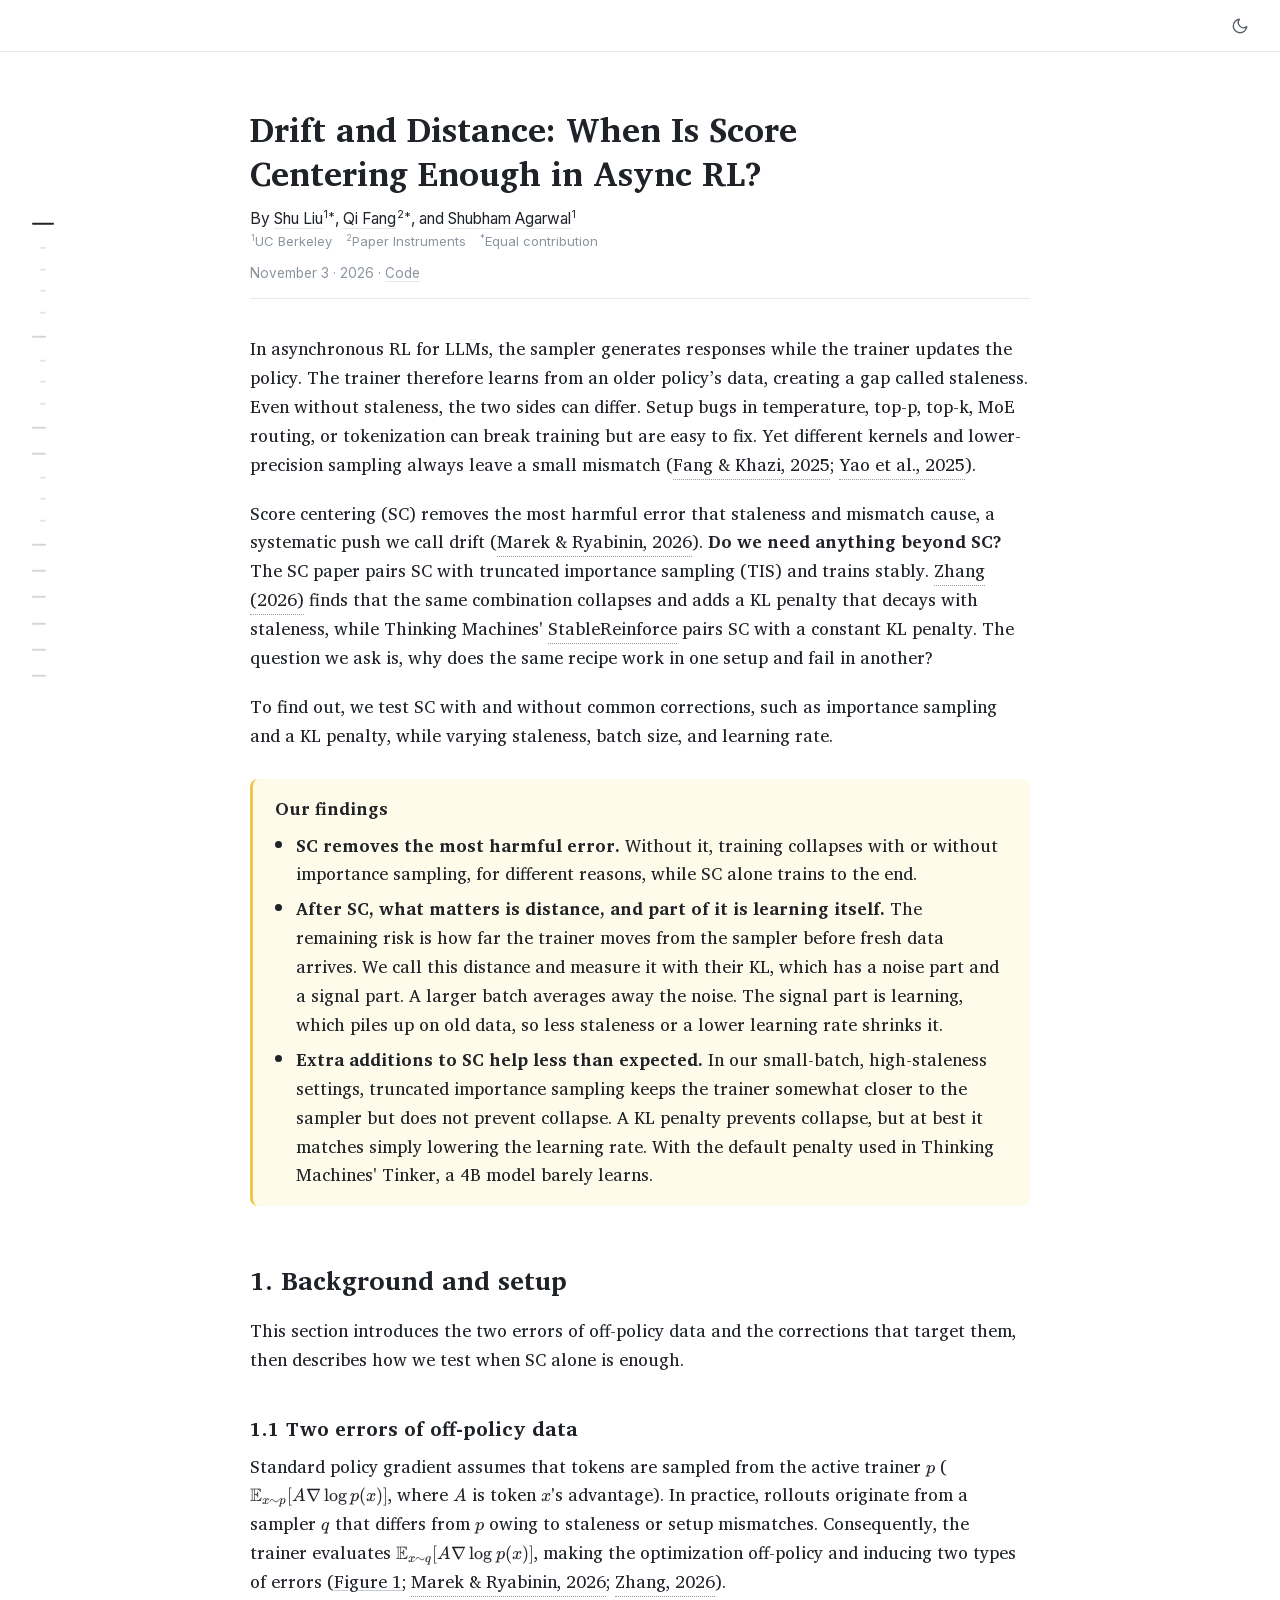
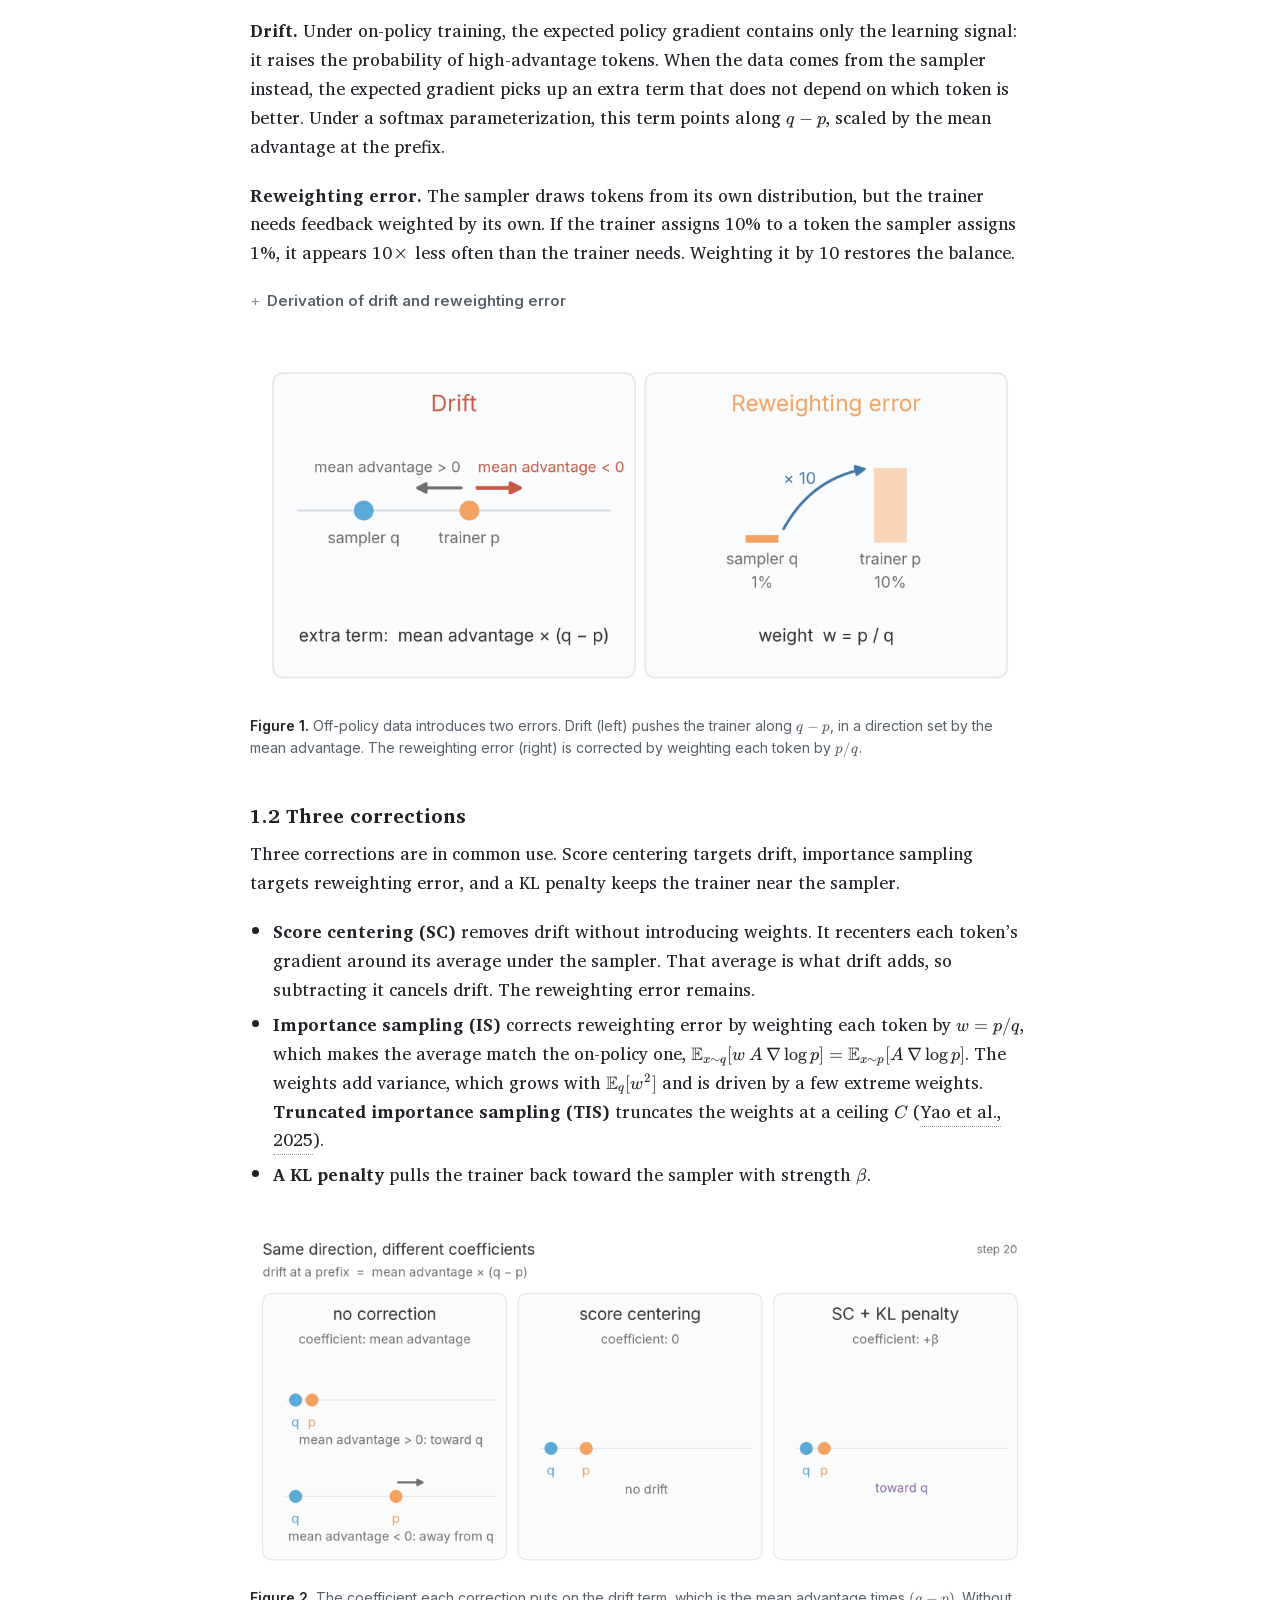
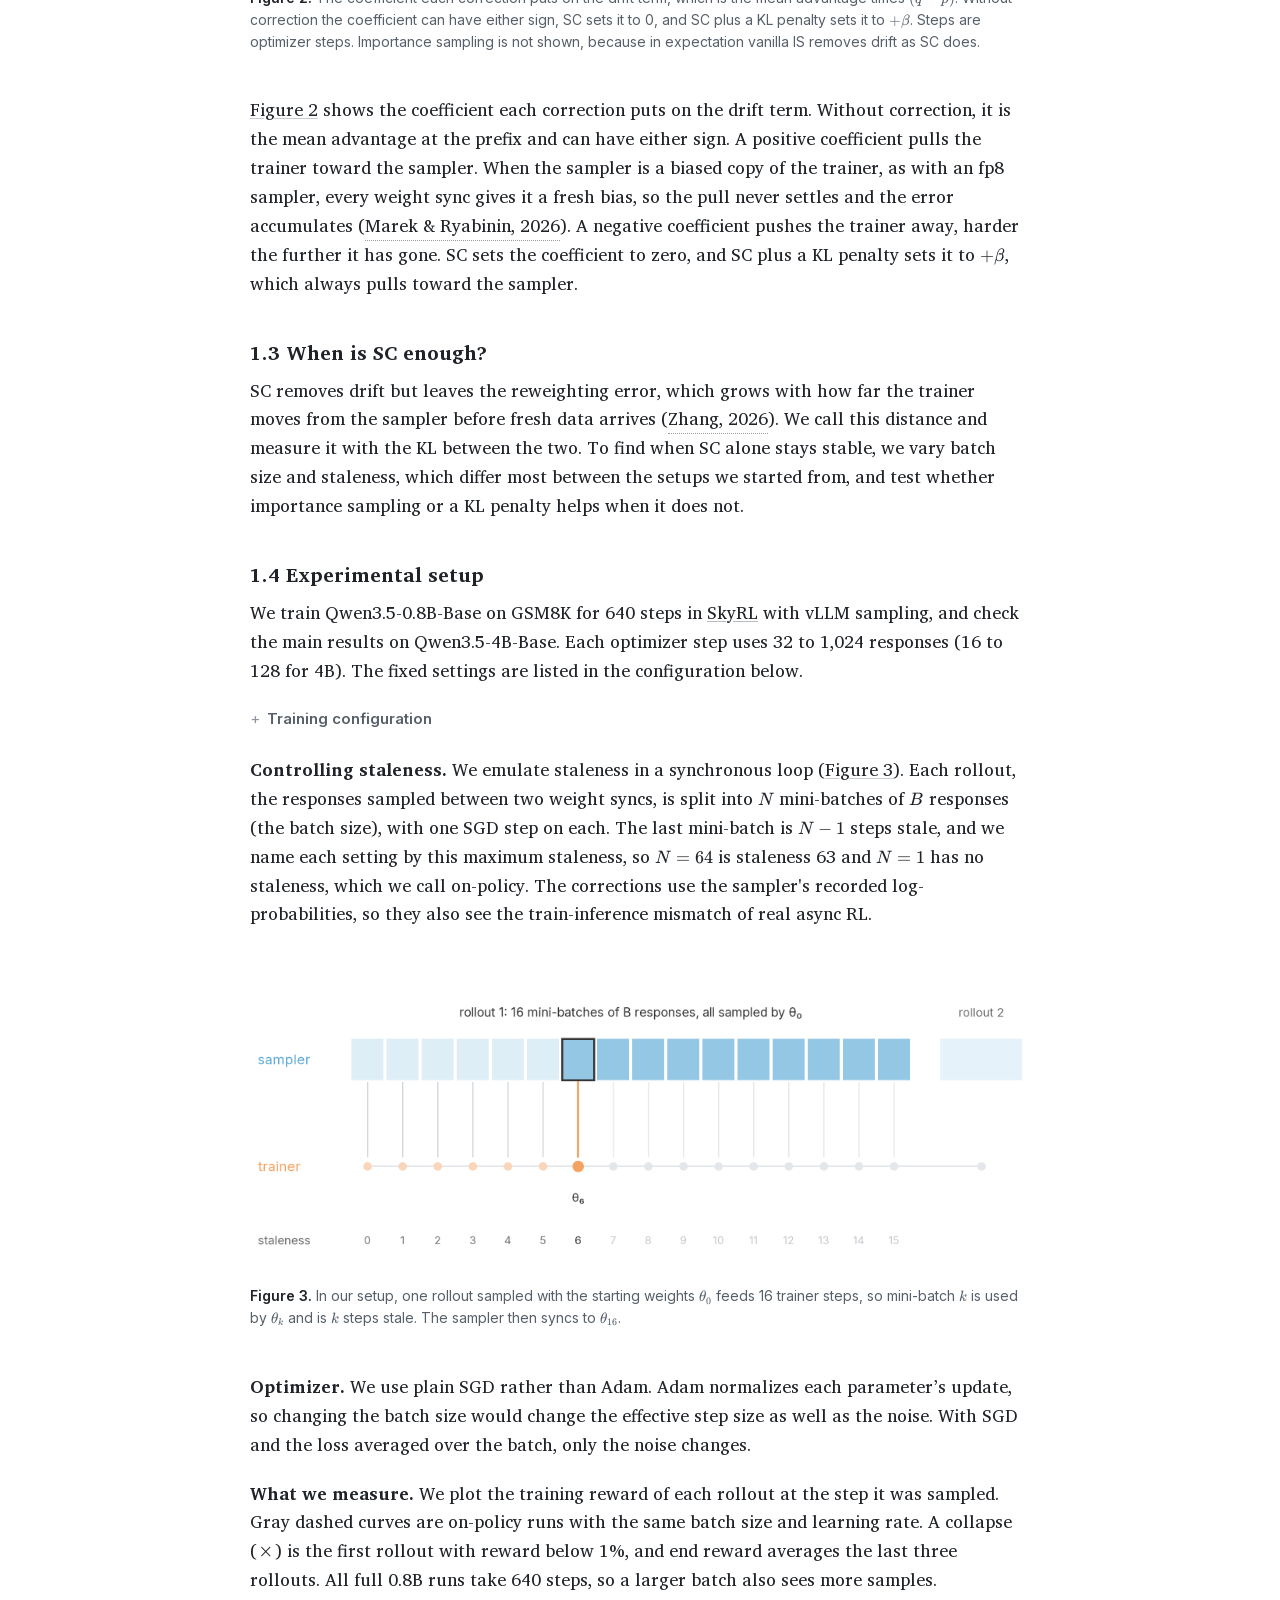
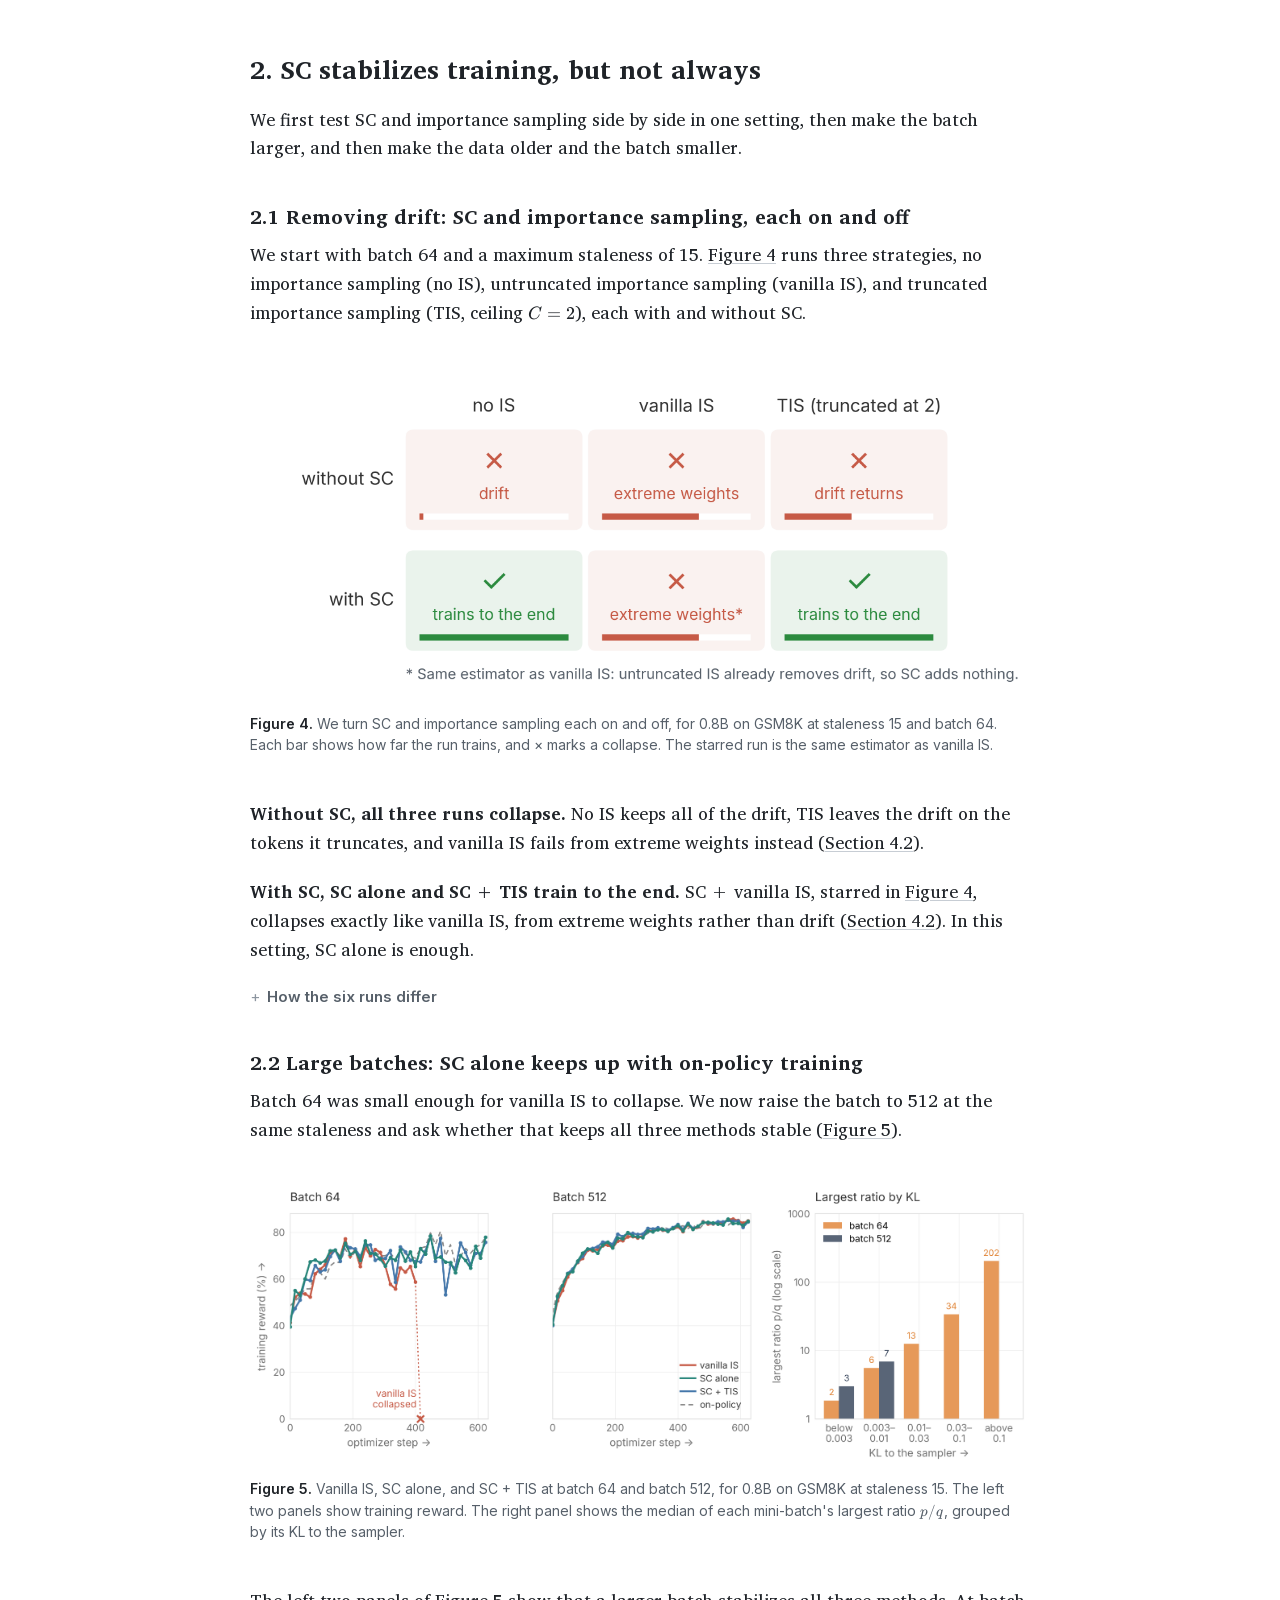
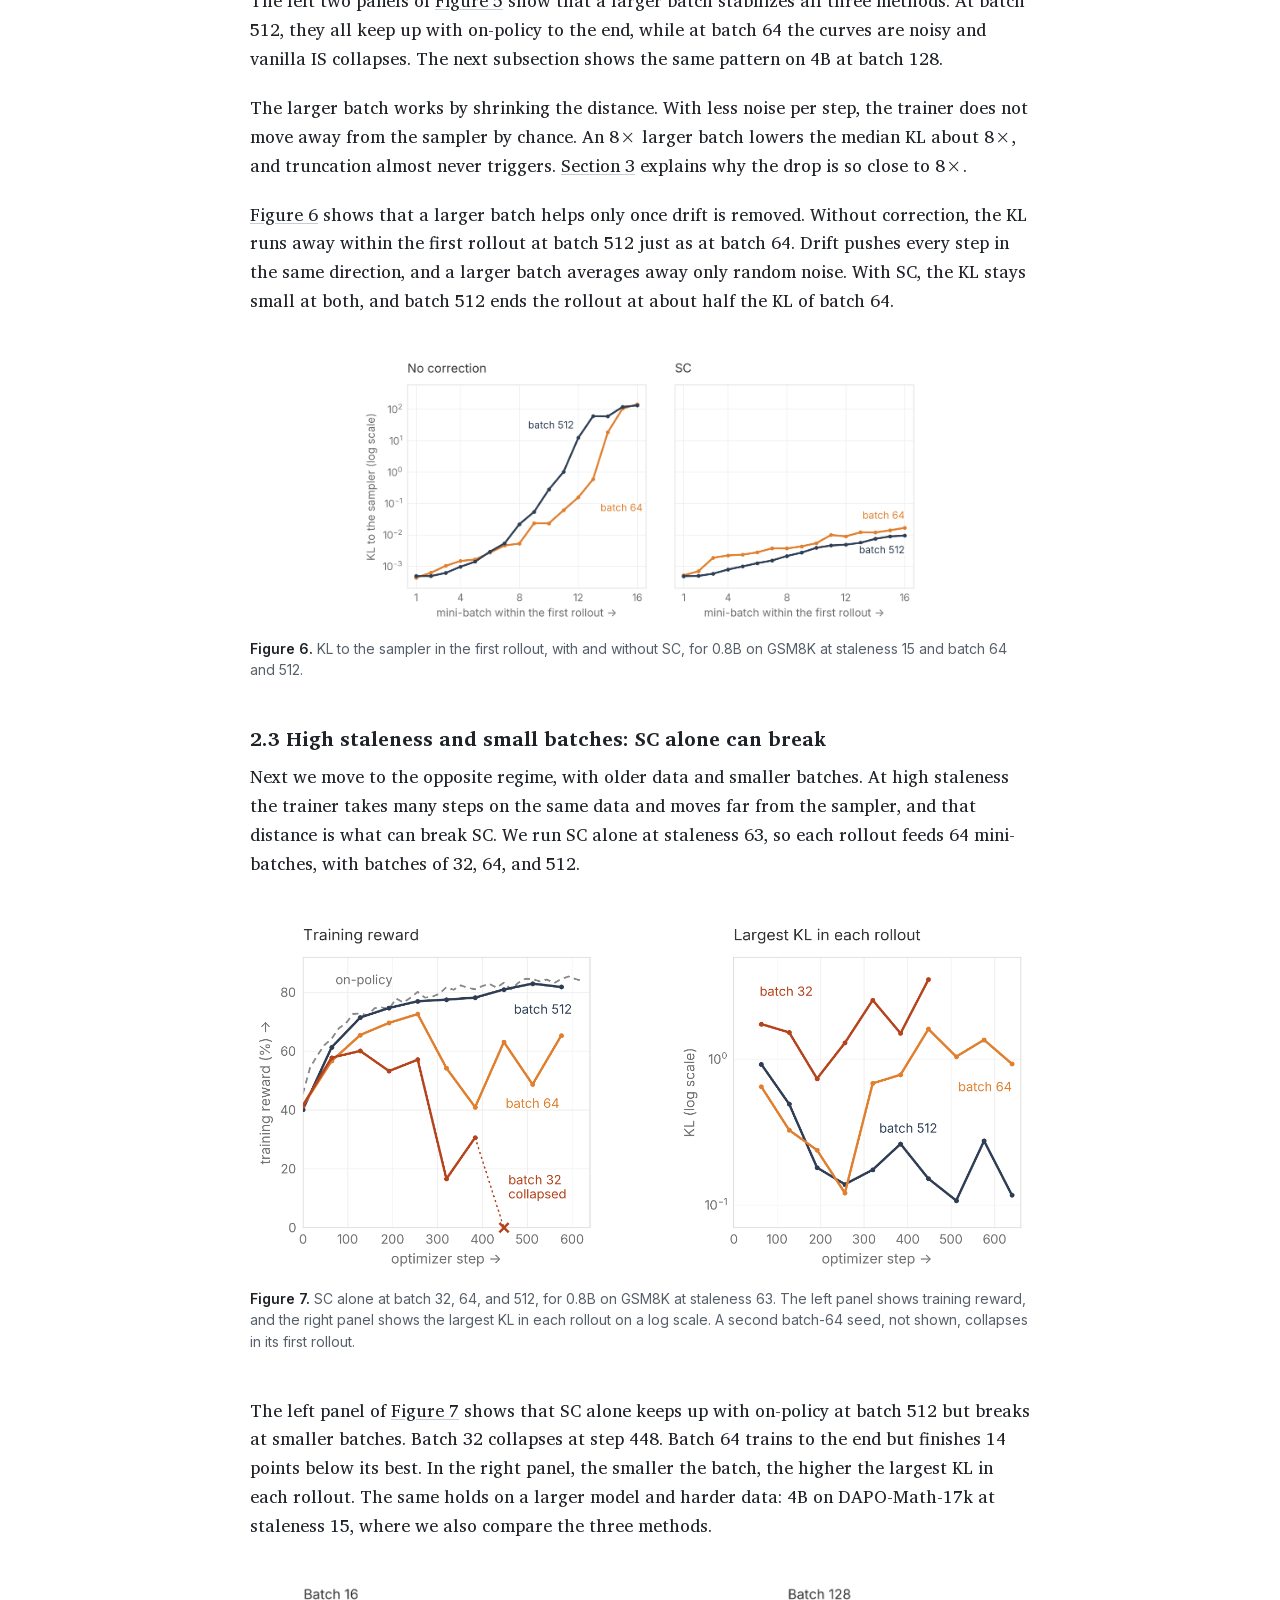
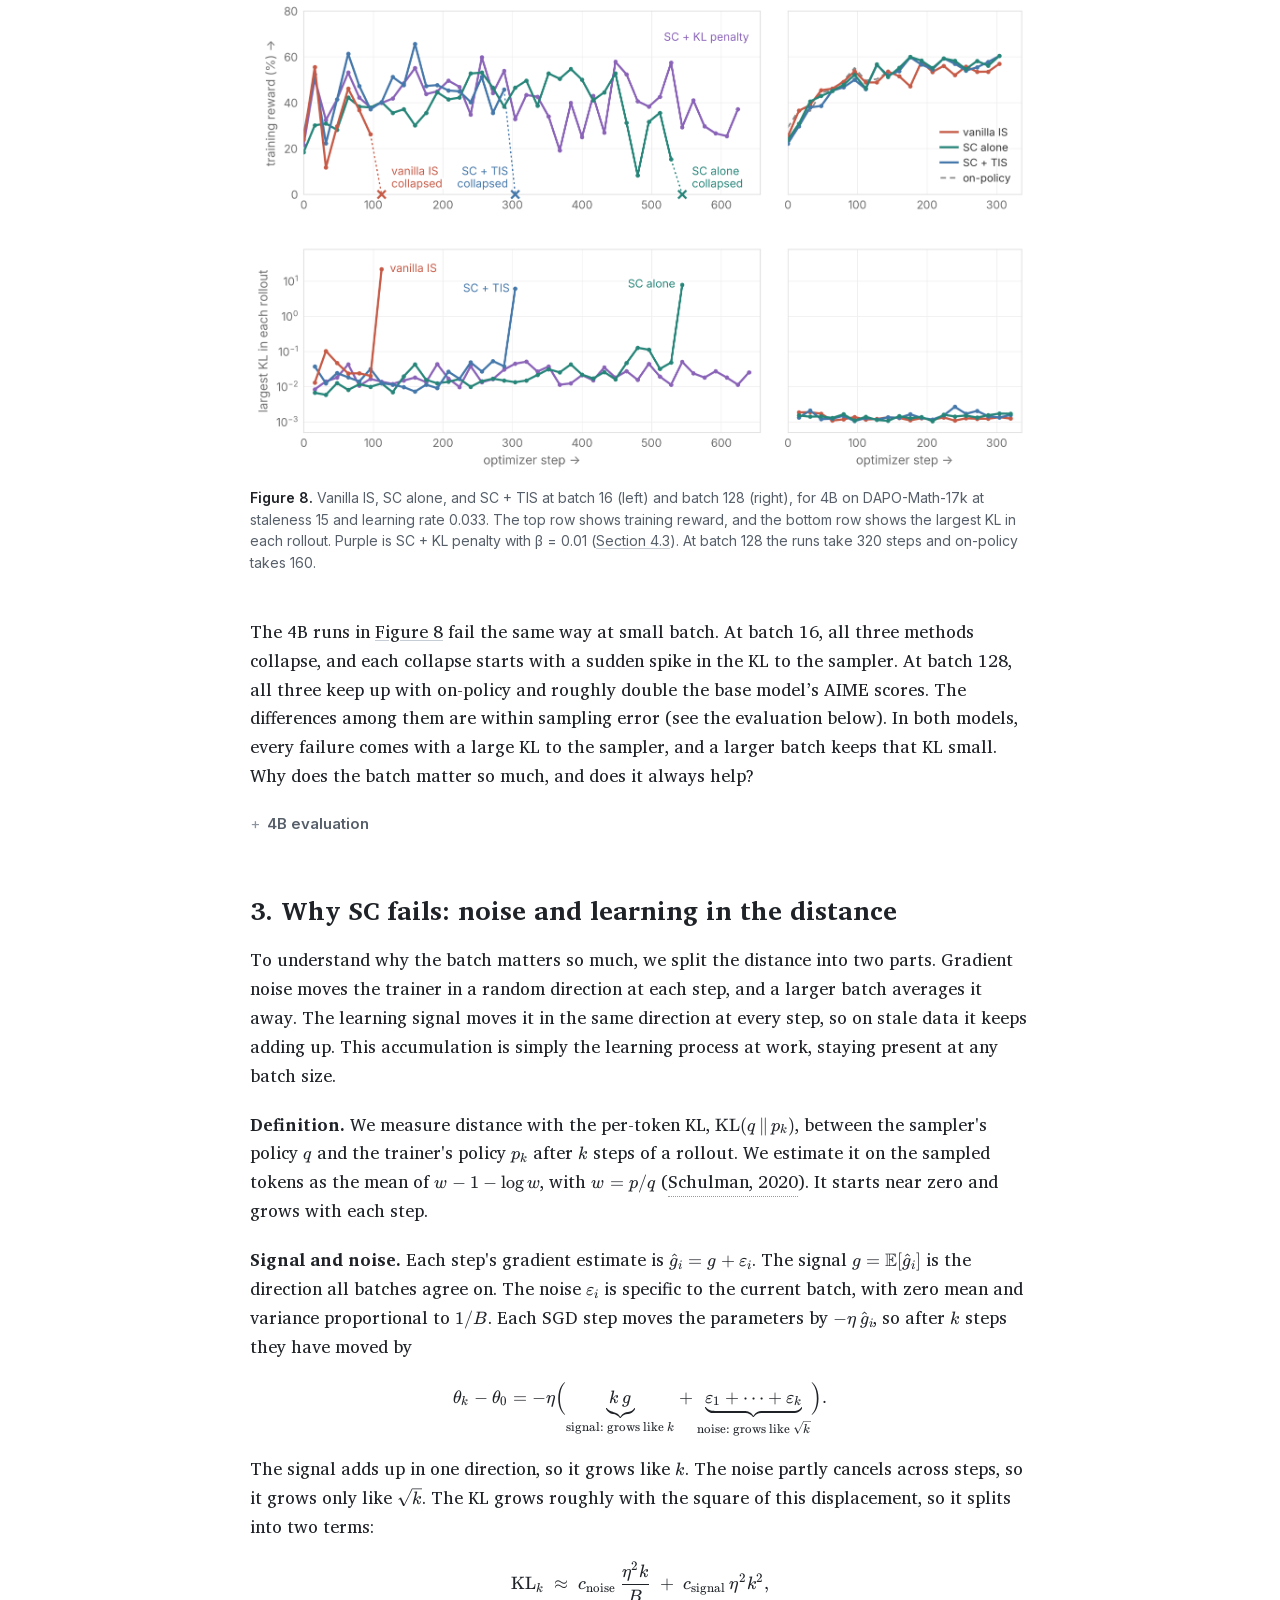
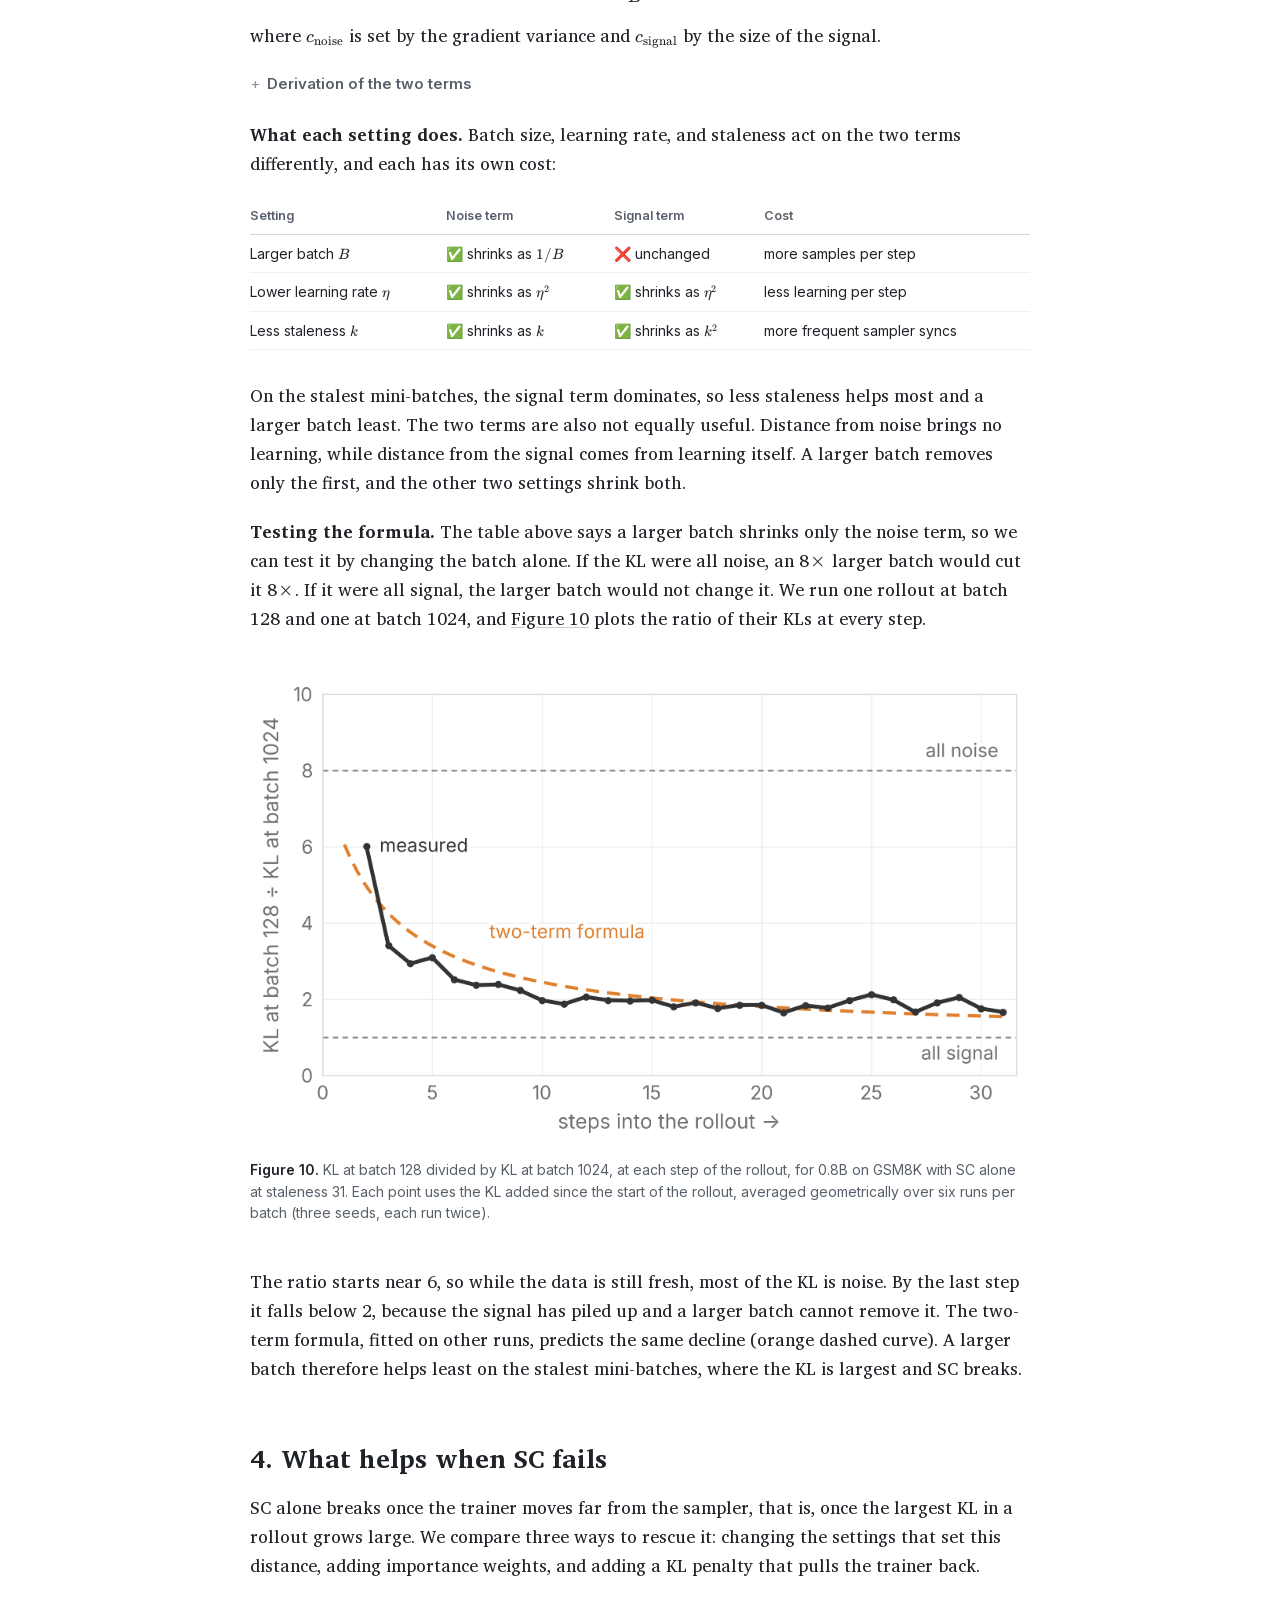
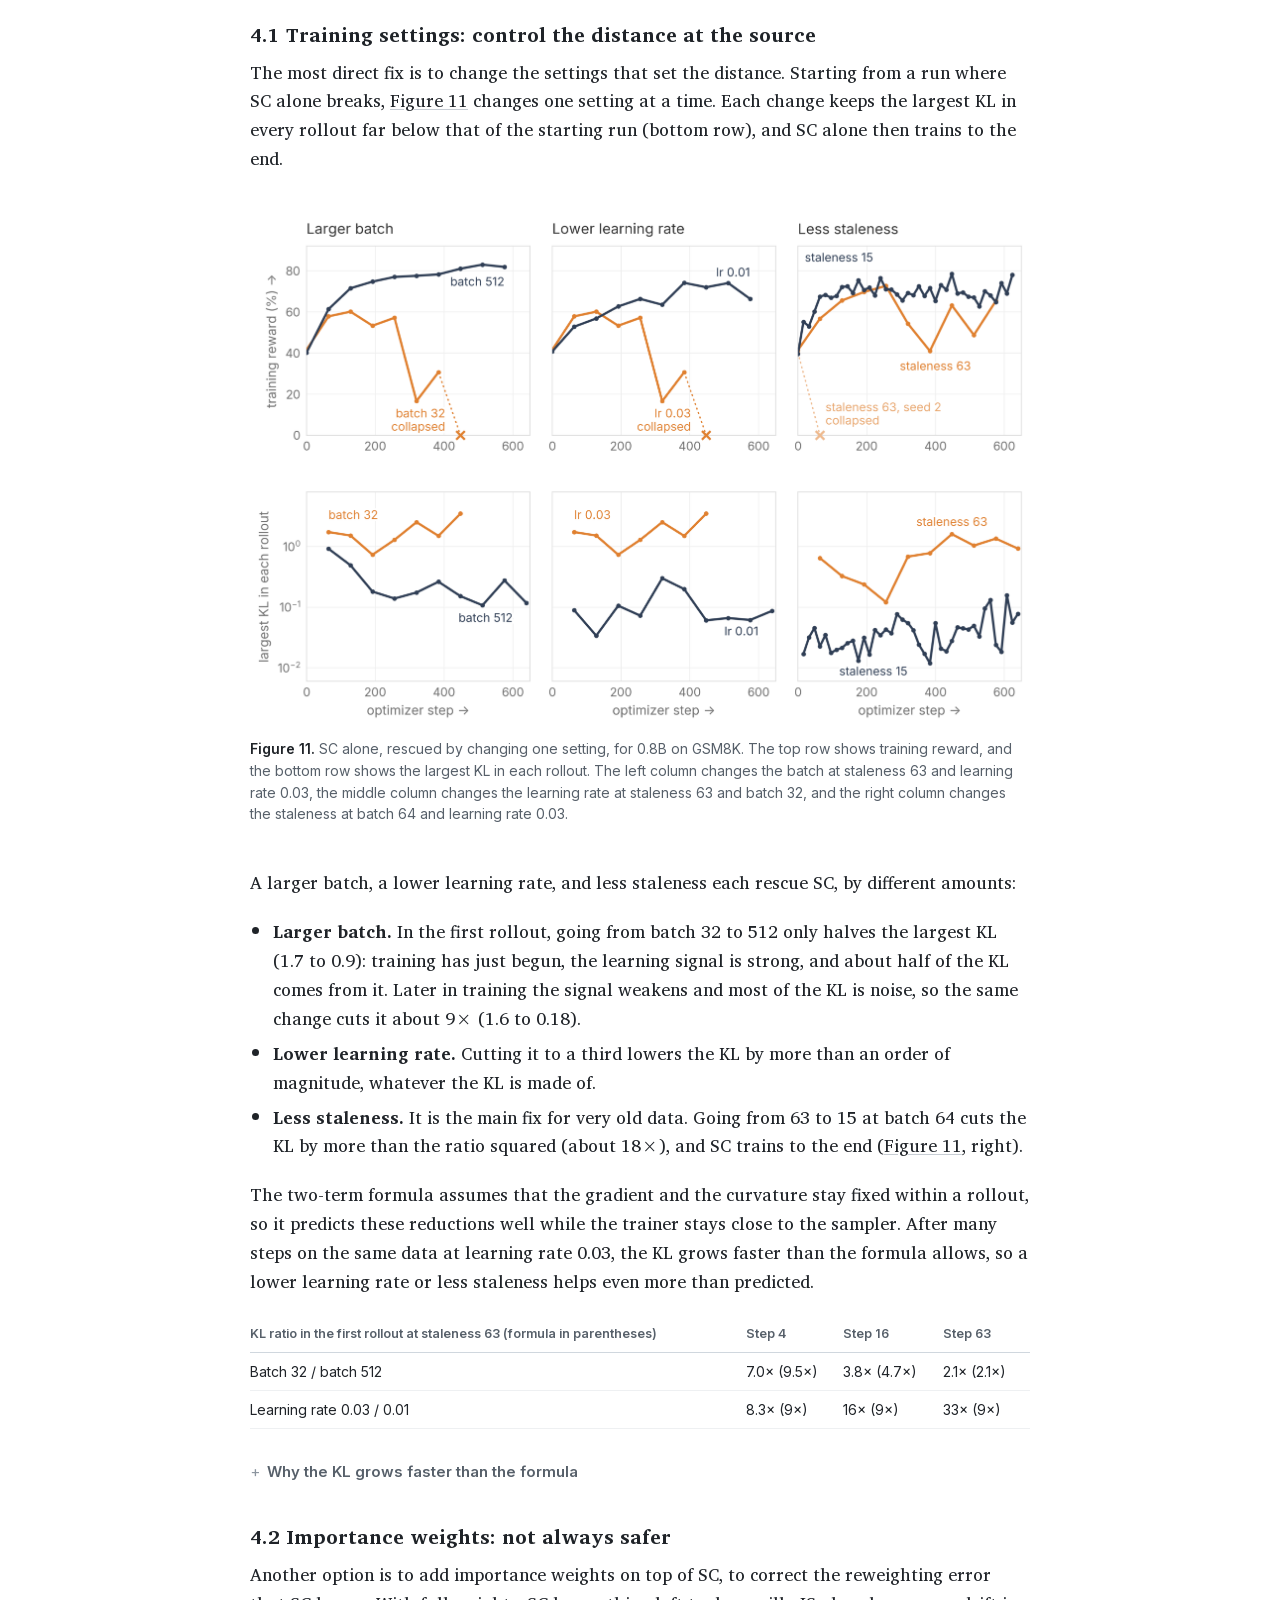
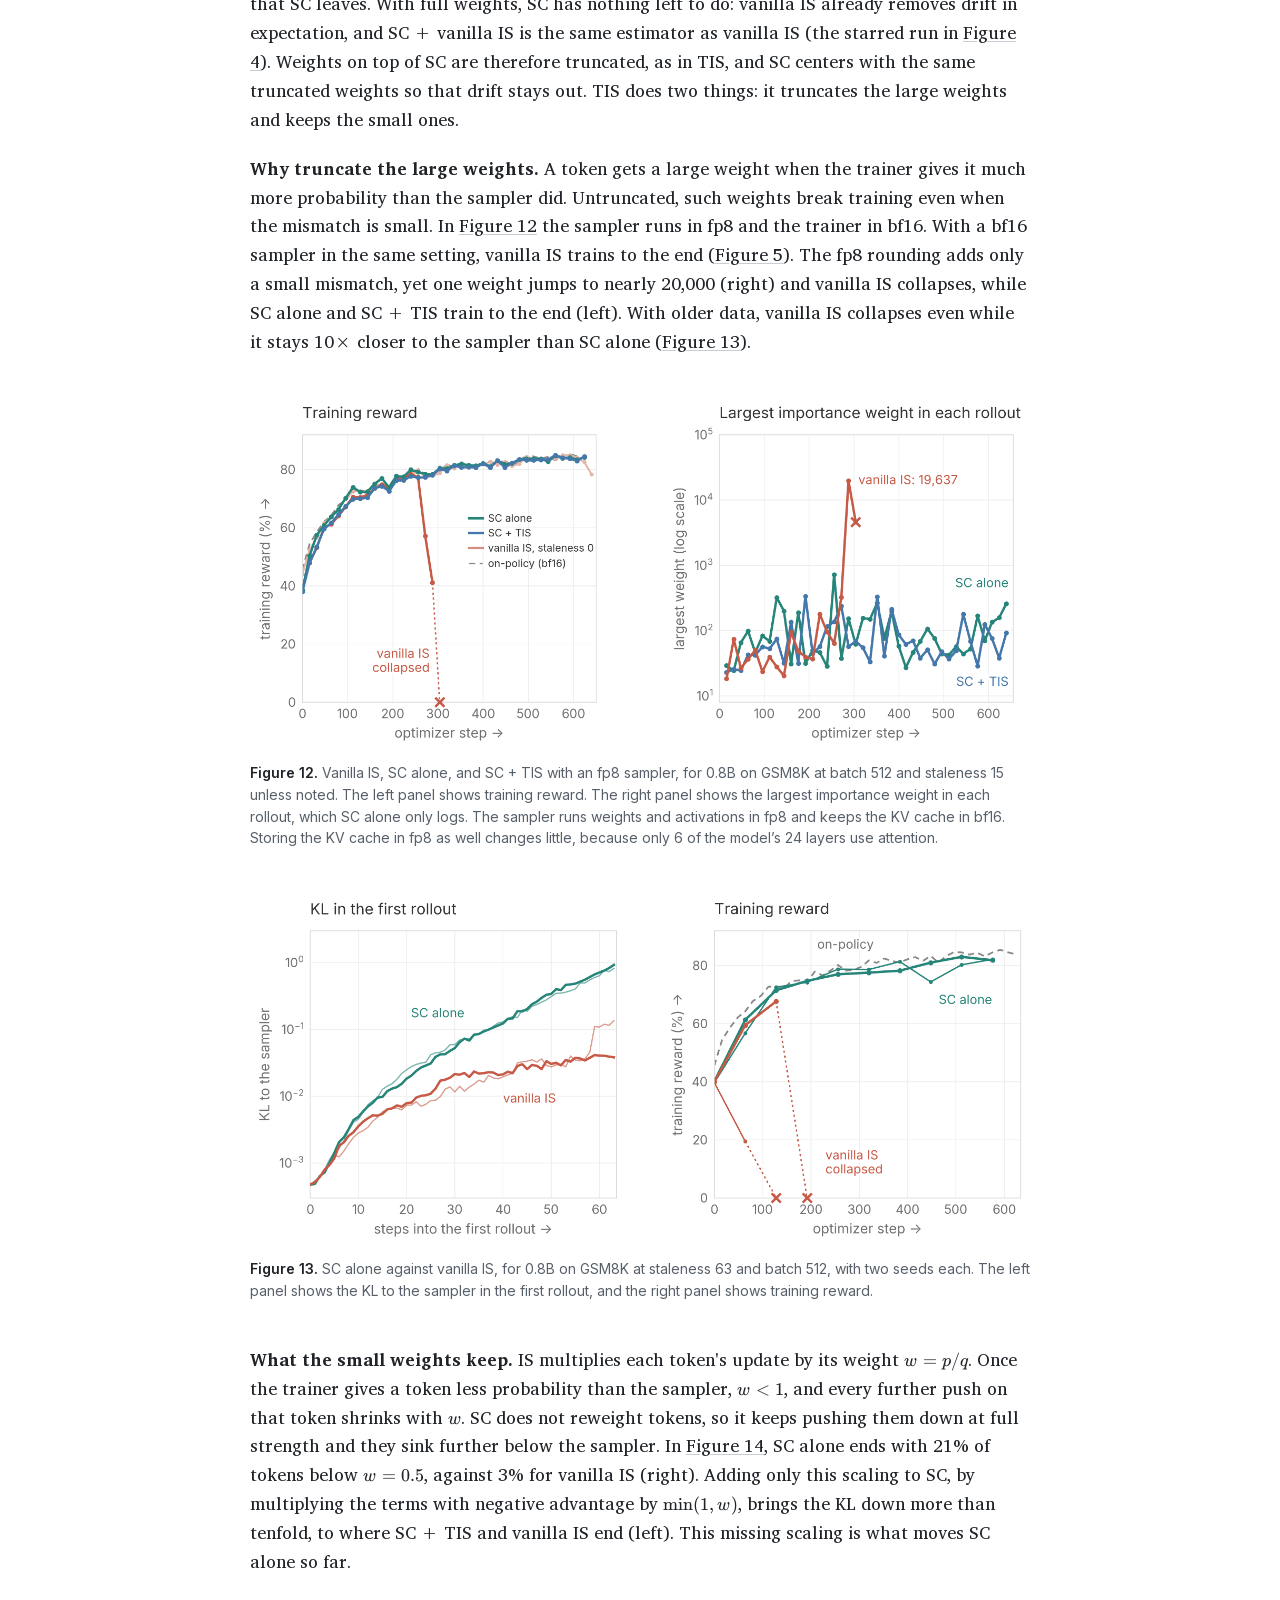
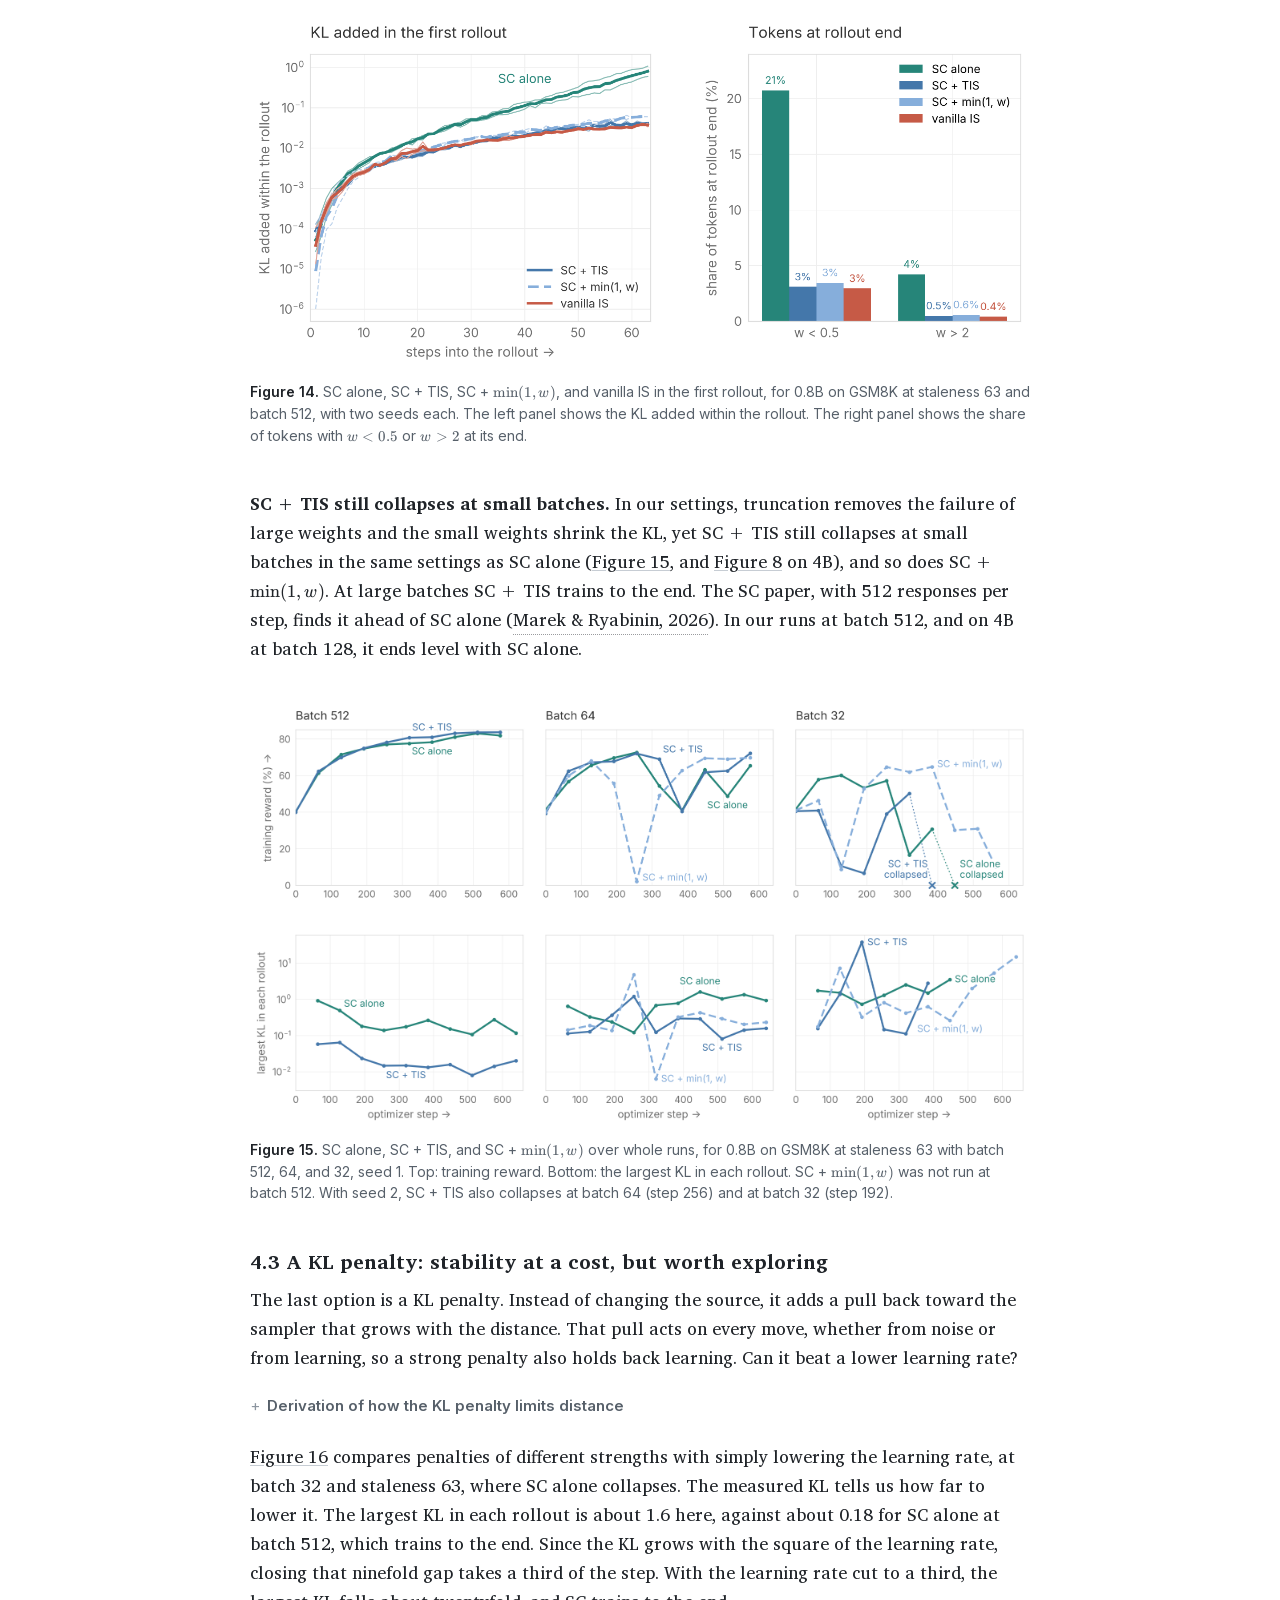
==== commit e7600659: "x" ====
--- a/index.html
+++ b/index.html
@@ -1,5 +1,5 @@
 <!doctype html><html lang="en"><head><meta charset="utf-8">
-<title>Drift and Distance: When Is Score Centering Enough in Async RL?</title><link rel="icon" href="/favicon.ico" sizes="32x32"><link rel="icon" href="/favicon.svg" type="image/svg+xml"><link rel="apple-touch-icon" href="/apple-touch-icon.png">
+<title>Drift and Distance: When Is Score Centering Enough in Async RL?</title><link rel="icon" href="/favicon.ico?v=2" sizes="32x32"><link rel="icon" href="/favicon.svg?v=2" type="image/svg+xml"><link rel="apple-touch-icon" href="/apple-touch-icon.png?v=2">
 <meta http-equiv="refresh" content="0; url=sc-drift-and-distance/">
 <link rel="canonical" href="https://rl-cookbook.github.io/sc-drift-and-distance/">
 <script>location.replace("sc-drift-and-distance/" + location.search + location.hash)</script>
